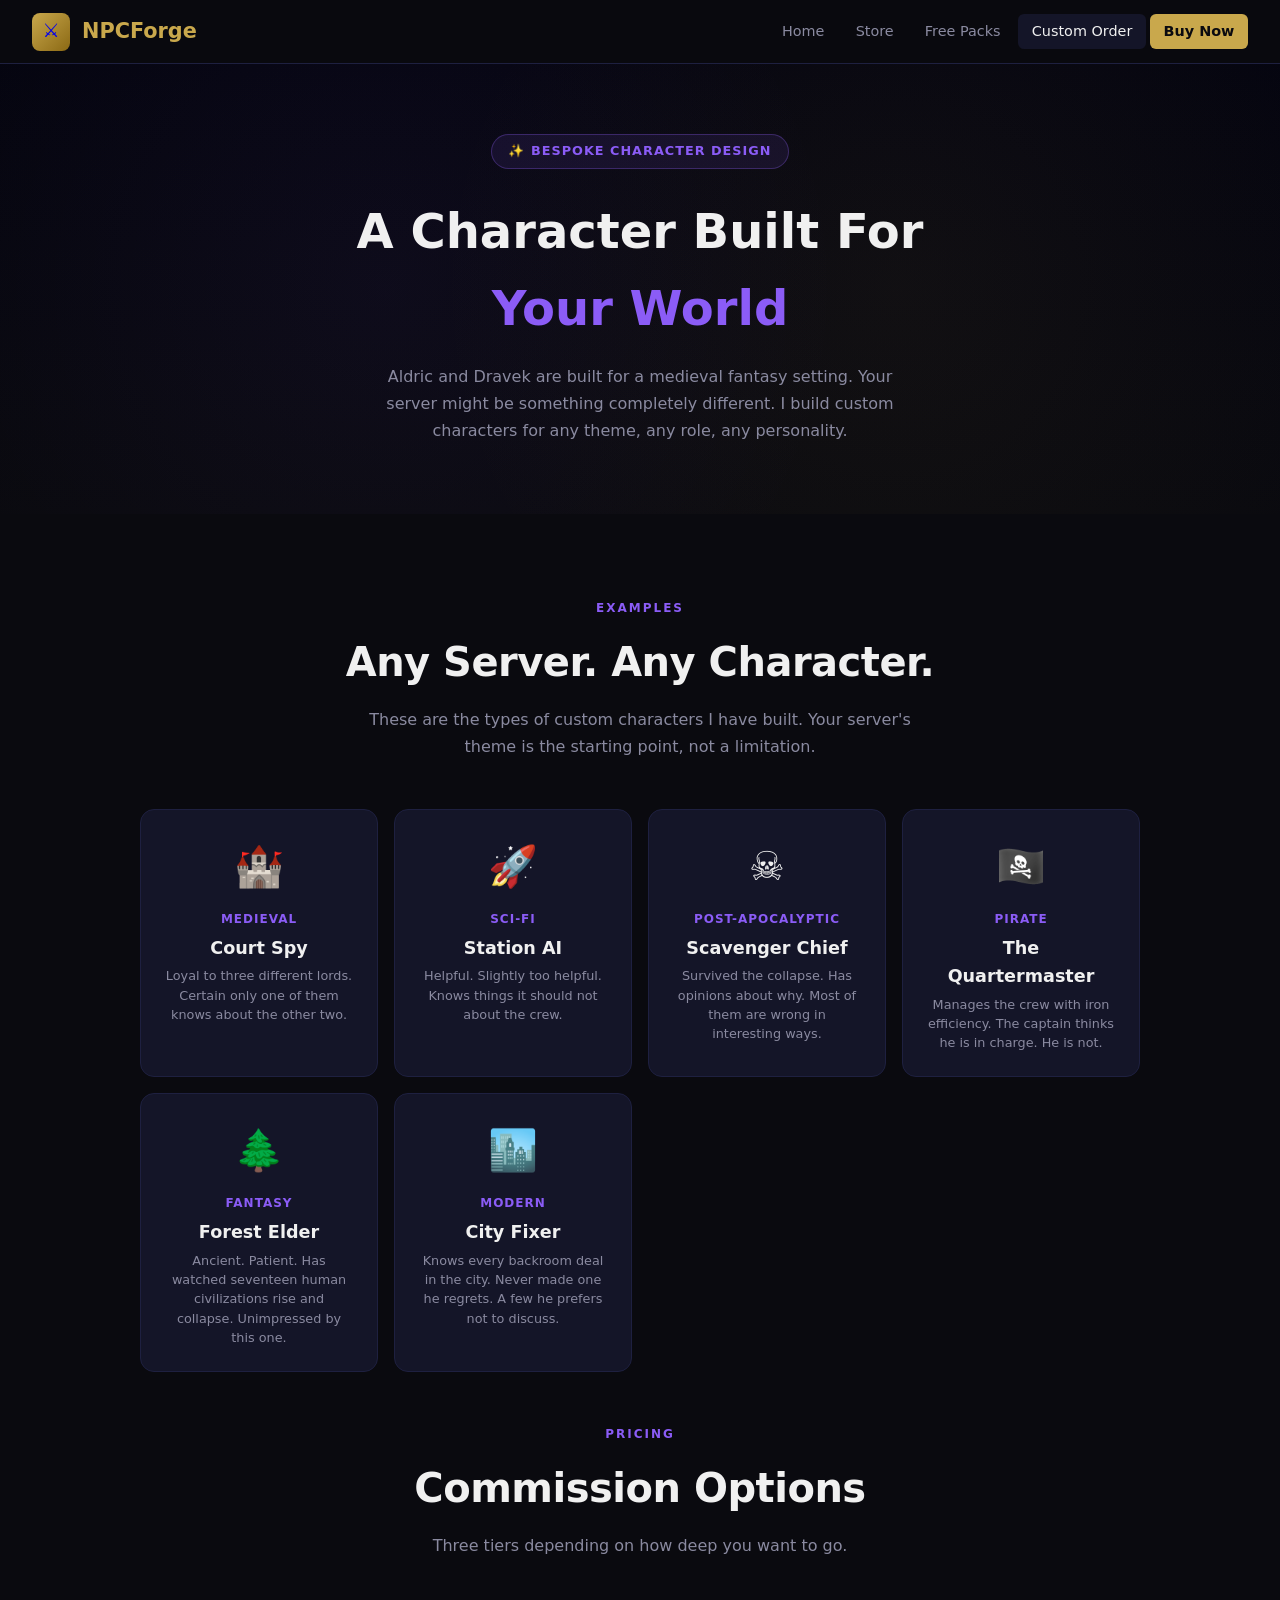
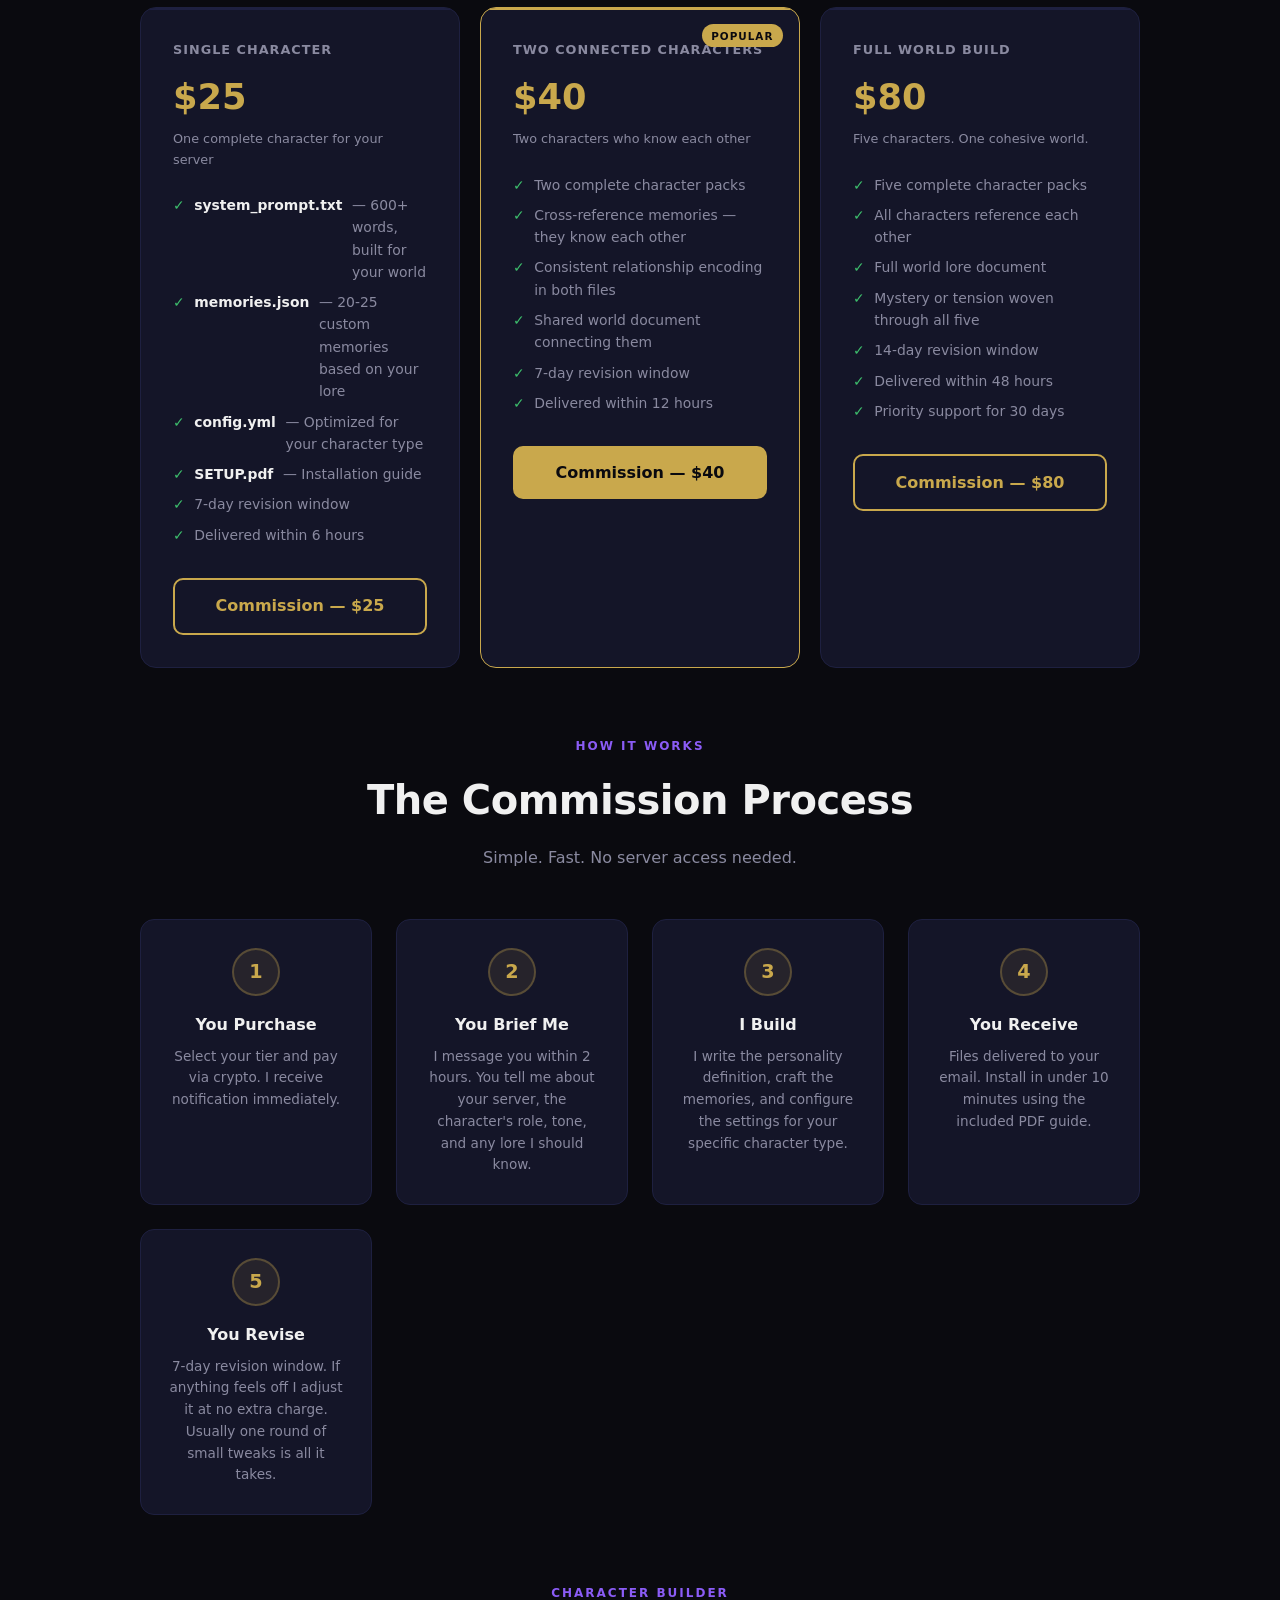
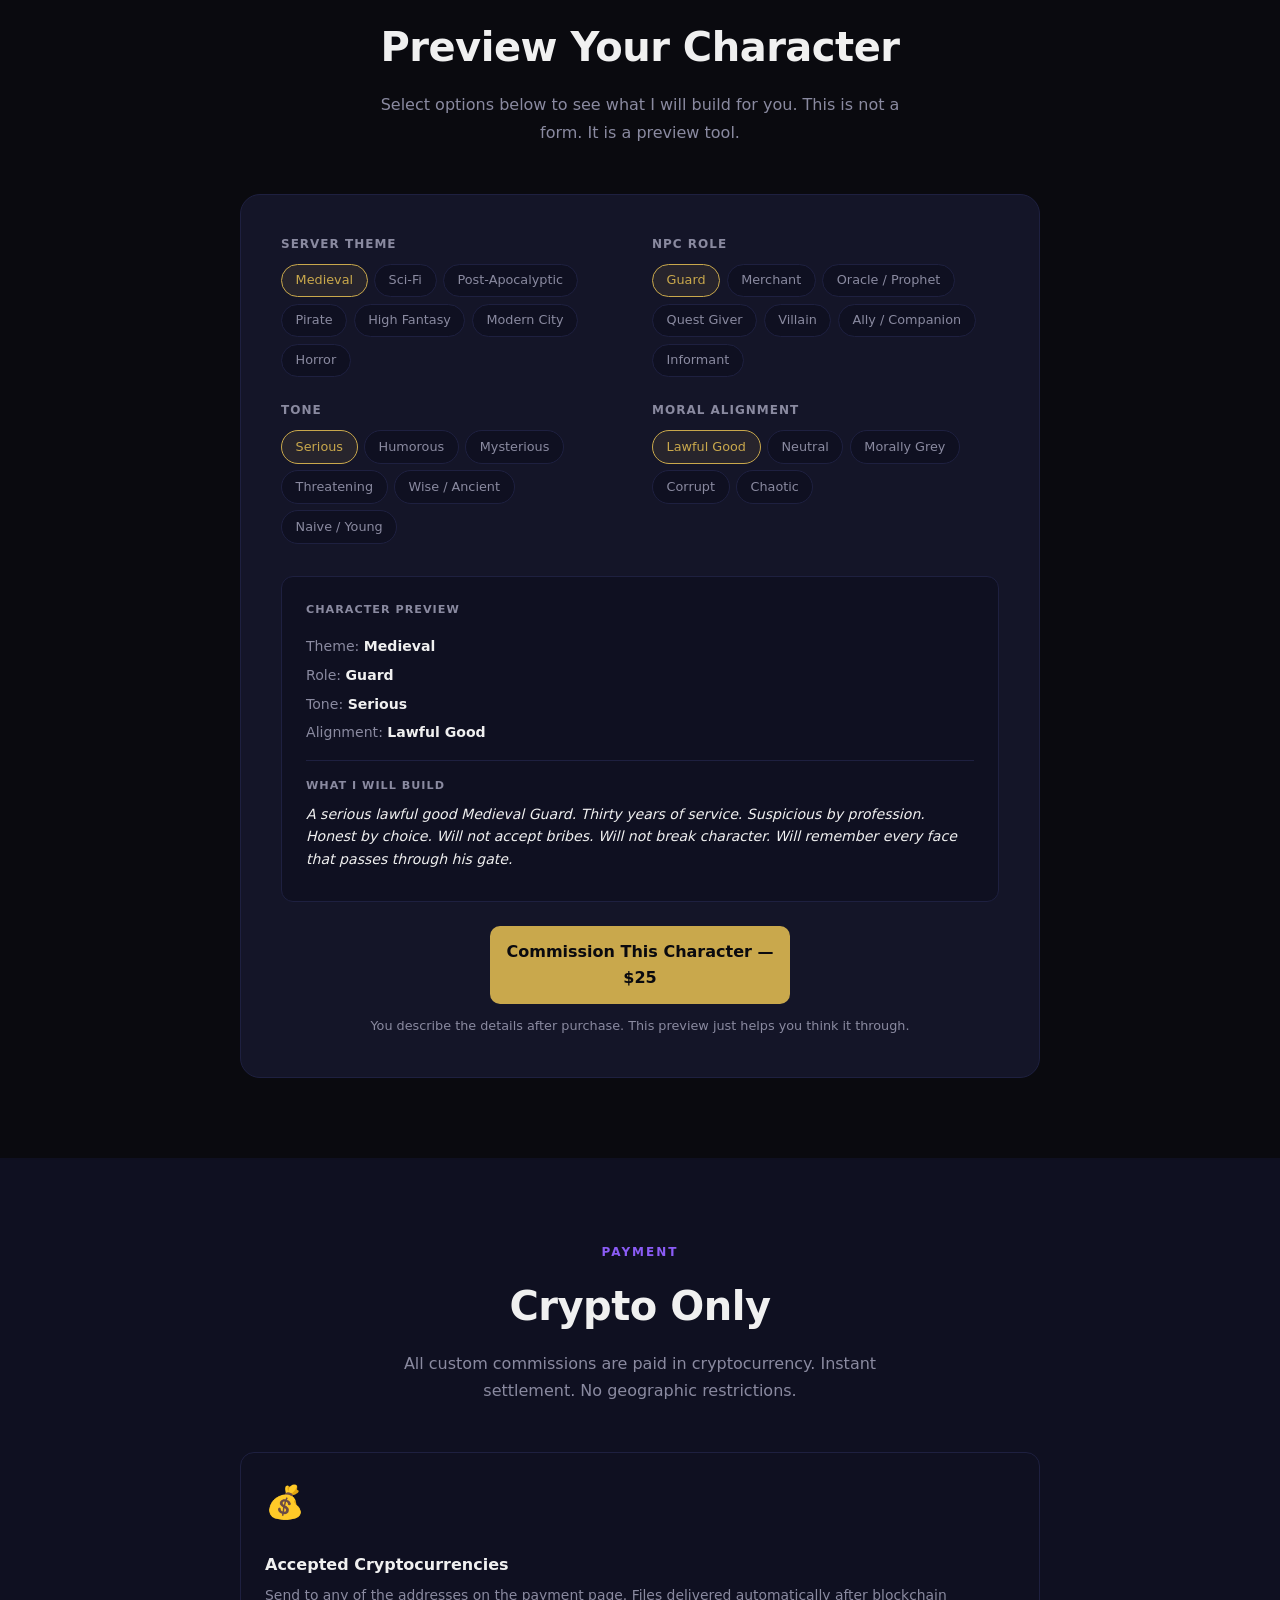
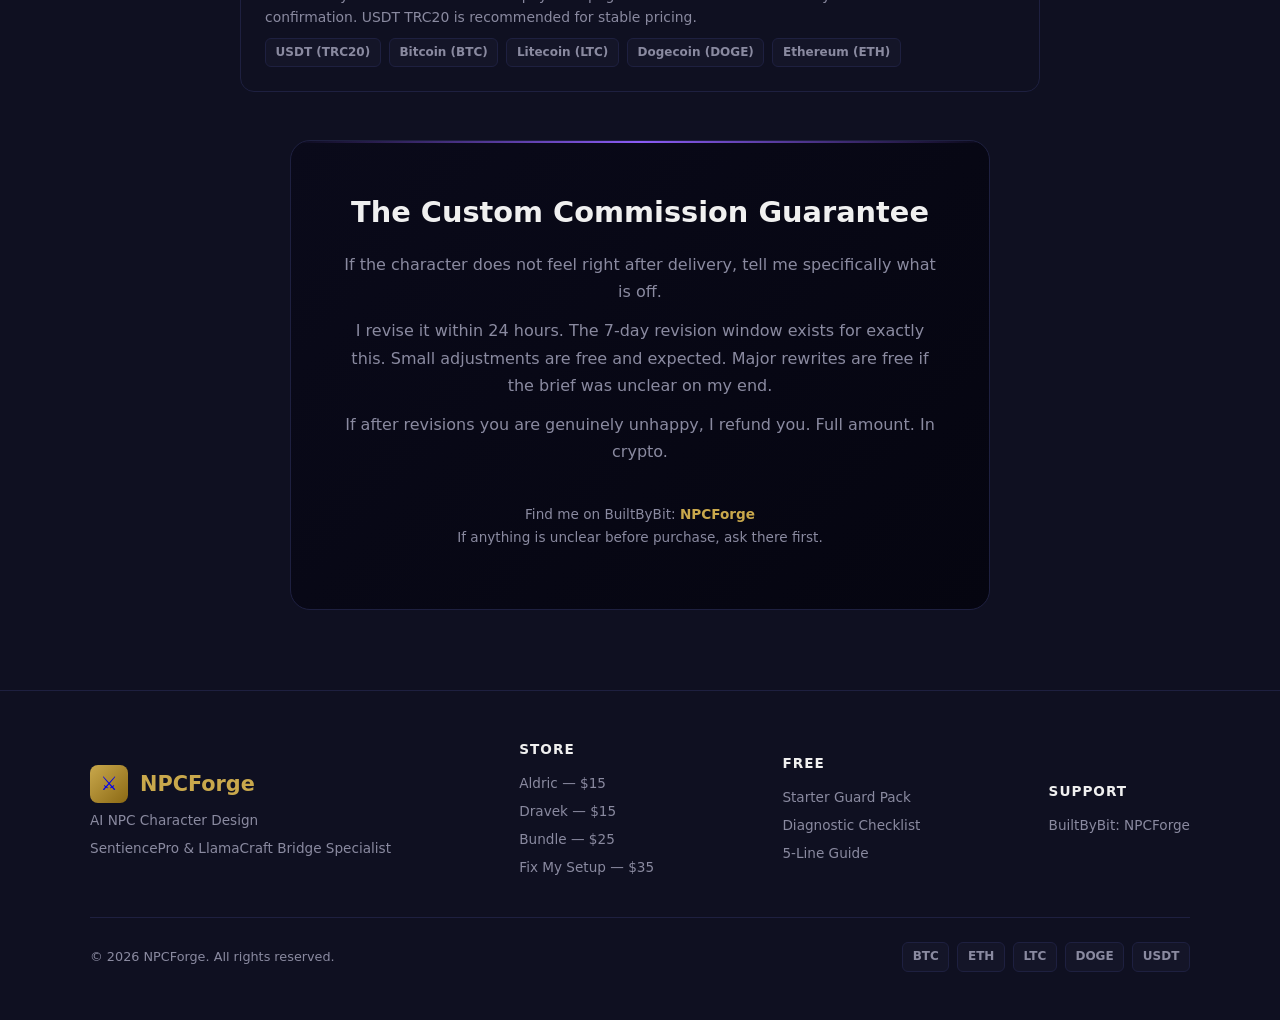
==== custom.html @ 3f2bf50b "Create custom.html" ====
<!DOCTYPE html>
<html lang="en">
<head>
<meta charset="UTF-8">
<meta name="viewport" content="width=device-width, initial-scale=1.0">
<title>NPCForge — Custom AI NPC Commission</title>
<meta name="description" content="Order a custom AI NPC character built specifically for your server. Any theme, any role, any personality. Crypto payment. Delivered within 6 hours.">
<style>

*,*::before,*::after{margin:0;padding:0;box-sizing:border-box;}
:root{
  --black:#0A0A0F;--navy:#0F1021;--card:#141528;
  --border:#1E2040;--gold:#C9A84C;--gold2:#E8C36A;
  --white:#F0F0F0;--grey:#8A8AA0;--green:#3DBE6C;
  --red:#E04444;--blue:#4A6CF7;--purple:#8B5CF6;
}
html{scroll-behavior:smooth;}
body{font-family:'Segoe UI',system-ui,sans-serif;background:var(--black);color:var(--white);line-height:1.6;}
::-webkit-scrollbar{width:6px;}
::-webkit-scrollbar-track{background:var(--navy);}
::-webkit-scrollbar-thumb{background:var(--purple);border-radius:3px;}

nav{position:sticky;top:0;z-index:999;background:rgba(10,10,15,0.95);backdrop-filter:blur(12px);border-bottom:1px solid var(--border);padding:0 2rem;height:64px;display:flex;align-items:center;justify-content:space-between;}
.nav-logo{display:flex;align-items:center;gap:0.75rem;text-decoration:none;}
.logo-icon{width:38px;height:38px;background:linear-gradient(135deg,var(--gold),#8B6914);border-radius:8px;display:flex;align-items:center;justify-content:center;font-size:1.2rem;}
.logo-text{font-size:1.3rem;font-weight:800;color:var(--gold);}
.nav-links{display:flex;align-items:center;gap:0.25rem;}
.nav-links a{color:var(--grey);text-decoration:none;padding:0.4rem 0.85rem;border-radius:6px;font-size:0.9rem;font-weight:500;transition:all 0.2s;}
.nav-links a:hover,.nav-links a.active{color:var(--white);background:var(--card);}
.nav-cta{background:var(--gold)!important;color:var(--black)!important;font-weight:700!important;}

.custom-hero{
  min-height:50vh;
  display:flex;align-items:center;justify-content:center;
  padding:4rem 2rem;text-align:center;
  background:linear-gradient(180deg,#050510,var(--black));
  position:relative;overflow:hidden;
}
.custom-hero::before{
  content:'';position:absolute;inset:0;
  background-image:radial-gradient(circle at 30% 50%,rgba(139,92,246,0.05) 0%,transparent 50%),radial-gradient(circle at 70% 50%,rgba(201,168,76,0.05) 0%,transparent 50%);
}
.custom-hero-inner{position:relative;z-index:1;max-width:700px;}
.custom-badge{display:inline-flex;align-items:center;gap:0.5rem;background:rgba(139,92,246,0.1);border:1px solid rgba(139,92,246,0.3);border-radius:50px;padding:0.4rem 1rem;font-size:0.8rem;color:var(--purple);font-weight:700;letter-spacing:1px;margin-bottom:1.5rem;text-transform:uppercase;}
.custom-hero h1{font-size:clamp(2rem,4vw,3rem);font-weight:900;margin-bottom:1rem;}
.custom-hero h1 span{color:var(--purple);}
.custom-hero p{color:var(--grey);max-width:560px;margin:0 auto;line-height:1.7;}

.section{padding:5rem 2rem;}
.section-dark{background:var(--black);}
.section-navy{background:var(--navy);}
.container{max-width:1000px;margin:0 auto;}

/* Examples grid */
.examples-grid{
  display:grid;
  grid-template-columns:repeat(auto-fit,minmax(200px,1fr));
  gap:1rem;margin-bottom:3rem;
}
.example-card{
  background:var(--card);border:1px solid var(--border);
  border-radius:14px;padding:1.5rem;text-align:center;
  transition:all 0.3s;
}
.example-card:hover{transform:translateY(-4px);border-color:rgba(139,92,246,0.3);}
.example-em{font-size:2.5rem;margin-bottom:0.75rem;display:block;}
.example-theme{font-size:0.75rem;font-weight:700;color:var(--purple);letter-spacing:1px;text-transform:uppercase;margin-bottom:0.3rem;}
.example-name{font-size:1.1rem;font-weight:700;margin-bottom:0.3rem;}
.example-desc{font-size:0.8rem;color:var(--grey);line-height:1.5;}

/* Pricing tiers */
.tiers-grid{
  display:grid;
  grid-template-columns:repeat(auto-fit,minmax(260px,1fr));
  gap:1.25rem;margin-bottom:4rem;
}
.tier-card{
  background:var(--card);border:1px solid var(--border);
  border-radius:16px;padding:2rem;
  transition:all 0.3s;position:relative;overflow:hidden;
}
.tier-card::before{
  content:'';position:absolute;top:0;left:0;right:0;height:2px;
  background:var(--border);transition:background 0.3s;
}
.tier-card:hover::before{background:var(--gold);}
.tier-card:hover{transform:translateY(-4px);border-color:rgba(201,168,76,0.3);}
.tier-card.popular{border-color:var(--gold);}
.tier-card.popular::before{background:var(--gold);}
.tier-pop-badge{
  position:absolute;top:16px;right:16px;
  background:var(--gold);color:var(--black);
  font-size:0.65rem;font-weight:800;
  padding:0.2rem 0.6rem;border-radius:20px;
  letter-spacing:1px;text-transform:uppercase;
}
.tier-name{font-size:0.8rem;font-weight:700;color:var(--grey);letter-spacing:1px;text-transform:uppercase;margin-bottom:0.5rem;}
.tier-price{font-size:2.2rem;font-weight:900;color:var(--gold);margin-bottom:0.25rem;}
.tier-sub{font-size:0.8rem;color:var(--grey);margin-bottom:1.5rem;}
.tier-features{list-style:none;display:flex;flex-direction:column;gap:0.5rem;margin-bottom:2rem;}
.tier-features li{display:flex;align-items:flex-start;gap:0.6rem;font-size:0.87rem;color:var(--grey);}
.tier-features li::before{content:'✓';color:var(--green);font-weight:700;flex-shrink:0;}
.tier-features li strong{color:var(--white);}
.btn-tier{
  display:block;text-align:center;
  background:var(--gold);color:var(--black);
  padding:0.85rem;border-radius:10px;
  text-decoration:none;font-weight:800;
  transition:all 0.2s;
}
.btn-tier:hover{background:var(--gold2);transform:translateY(-1px);}
.btn-tier-outline{
  display:block;text-align:center;
  background:transparent;color:var(--gold);
  padding:0.85rem;border-radius:10px;
  text-decoration:none;font-weight:700;
  border:2px solid var(--gold);
  transition:all 0.2s;
}
.btn-tier-outline:hover{background:rgba(201,168,76,0.08);}

/* Process */
.process-steps{
  display:grid;
  grid-template-columns:repeat(auto-fit,minmax(200px,1fr));
  gap:1.5rem;position:relative;
}
.process-step{
  background:var(--card);border:1px solid var(--border);
  border-radius:14px;padding:1.75rem;text-align:center;
}
.step-number{
  width:48px;height:48px;border-radius:50%;
  background:rgba(201,168,76,0.1);
  border:2px solid rgba(201,168,76,0.3);
  display:flex;align-items:center;justify-content:center;
  font-size:1.2rem;font-weight:900;color:var(--gold);
  margin:0 auto 1rem;
}
.process-step h4{font-size:1rem;font-weight:700;margin-bottom:0.5rem;}
.process-step p{font-size:0.85rem;color:var(--grey);line-height:1.6;}

/* Character builder */
.char-builder{
  background:var(--card);border:1px solid var(--border);
  border-radius:20px;padding:2.5rem;
  max-width:800px;margin:0 auto;
}
.char-builder h3{font-size:1.3rem;font-weight:800;margin-bottom:0.5rem;}
.char-builder p{color:var(--grey);font-size:0.9rem;margin-bottom:2rem;line-height:1.6;}

.builder-options{display:grid;grid-template-columns:1fr 1fr;gap:1.5rem;margin-bottom:2rem;}
.option-group{}
.option-label{font-size:0.75rem;font-weight:700;color:var(--grey);letter-spacing:1px;text-transform:uppercase;margin-bottom:0.6rem;display:block;}
.option-pills{display:flex;flex-wrap:wrap;gap:0.4rem;}
.option-pill{
  background:var(--navy);border:1px solid var(--border);
  border-radius:20px;padding:0.35rem 0.85rem;
  font-size:0.8rem;color:var(--grey);cursor:pointer;
  transition:all 0.2s;user-select:none;
}
.option-pill:hover,.option-pill.selected{
  background:rgba(201,168,76,0.1);
  border-color:var(--gold);color:var(--gold);
}

.char-preview{
  background:var(--navy);border:1px solid var(--border);
  border-radius:12px;padding:1.5rem;margin-bottom:1.5rem;
}
.char-preview-title{font-size:0.7rem;font-weight:700;color:var(--grey);letter-spacing:1px;text-transform:uppercase;margin-bottom:1rem;}
.preview-line{font-size:0.88rem;color:var(--grey);margin-bottom:0.4rem;}
.preview-line strong{color:var(--gold);}
.preview-line .preview-val{color:var(--white);}

/* Payment info */
.payment-block{
  background:var(--navy);border:1px solid var(--border);
  border-radius:14px;padding:1.5rem;
  max-width:800px;margin:0 auto 3rem;
  display:flex;align-items:center;gap:1.5rem;flex-wrap:wrap;
}
.payment-block .pay-icon{font-size:2rem;flex-shrink:0;}
.payment-block-info h4{font-size:1rem;font-weight:700;margin-bottom:0.35rem;}
.payment-block-info p{font-size:0.87rem;color:var(--grey);line-height:1.6;}
.crypto-accepted-row{display:flex;gap:0.5rem;margin-top:0.6rem;flex-wrap:wrap;}
.crypto-pill{background:var(--card);border:1px solid var(--border);border-radius:6px;padding:0.25rem 0.6rem;font-size:0.75rem;color:var(--grey);font-weight:600;}

/* Guarantee */
.custom-guarantee{
  background:linear-gradient(135deg,#0A0A1A,#050510);
  border:1px solid var(--border);border-radius:20px;
  padding:3rem;text-align:center;max-width:700px;margin:0 auto;
  position:relative;overflow:hidden;
}
.custom-guarantee::before{content:'';position:absolute;top:0;left:0;right:0;height:2px;background:linear-gradient(90deg,transparent,var(--purple),transparent);}
.custom-guarantee h2{font-size:1.8rem;font-weight:800;margin-bottom:1rem;}
.custom-guarantee p{color:var(--grey);margin-bottom:0.75rem;line-height:1.7;}

.section-header{text-align:center;margin-bottom:3rem;}
.section-tag{display:inline-block;font-size:0.75rem;font-weight:700;letter-spacing:2px;text-transform:uppercase;color:var(--purple);margin-bottom:0.75rem;}
.section-header h2{font-size:clamp(1.8rem,3.5vw,2.5rem);font-weight:800;letter-spacing:-0.5px;margin-bottom:0.75rem;}
.section-header p{color:var(--grey);max-width:560px;margin:0 auto;line-height:1.7;}

footer{background:var(--navy);border-top:1px solid var(--border);padding:3rem 2rem;}
.footer-inner{max-width:1100px;margin:0 auto;display:flex;justify-content:space-between;align-items:center;flex-wrap:wrap;gap:2rem;}
.footer-brand p{color:var(--grey);font-size:0.85rem;margin-top:0.4rem;}
.footer-links-col h4{color:var(--white);font-size:0.85rem;font-weight:700;margin-bottom:0.75rem;text-transform:uppercase;letter-spacing:1px;}
.footer-links-col a{display:block;color:var(--grey);text-decoration:none;font-size:0.85rem;margin-bottom:0.4rem;transition:color 0.2s;}
.footer-links-col a:hover{color:var(--gold);}
.footer-bottom{max-width:1100px;margin:2rem auto 0;padding-top:1.5rem;border-top:1px solid var(--border);display:flex;justify-content:space-between;align-items:center;flex-wrap:wrap;gap:1rem;}
.footer-bottom p{color:var(--grey);font-size:0.8rem;}
.crypto-badges{display:flex;gap:0.5rem;flex-wrap:wrap;}
.crypto-badge{background:var(--card);border:1px solid var(--border);border-radius:6px;padding:0.25rem 0.6rem;font-size:0.75rem;color:var(--grey);font-weight:600;}

@media(max-width:768px){
  .nav-links{display:none;}
  .builder-options{grid-template-columns:1fr;}
  .footer-inner{flex-direction:column;text-align:center;}
  .payment-block{flex-direction:column;text-align:center;}
}

</style>
</head>
<body>

<nav>
  <a href="index.html" class="nav-logo">
    <div class="logo-icon">⚔️</div>
    <span class="logo-text">NPCForge</span>
  </a>
  <div class="nav-links">
    <a href="index.html">Home</a>
    <a href="store.html">Store</a>
    <a href="free.html">Free Packs</a>
    <a href="custom.html" class="active">Custom Order</a>
    <a href="store.html" class="nav-cta">Buy Now</a>
  </div>
</nav>

<div class="custom-hero">
  <div class="custom-hero-inner">
    <div class="custom-badge">✨ Bespoke Character Design</div>
    <h1>A Character Built For <span>Your World</span></h1>
    <p>
      Aldric and Dravek are built for a medieval fantasy setting.
      Your server might be something completely different.
      I build custom characters for any theme, any role, any personality.
    </p>
  </div>
</div>

<section class="section section-dark">
<div class="container">

  <!-- EXAMPLES -->
  <div class="section-header">
    <div class="section-tag">Examples</div>
    <h2>Any Server. Any Character.</h2>
    <p>These are the types of custom characters I have built. Your server's theme is the starting point, not a limitation.</p>
  </div>

  <div class="examples-grid">
    <div class="example-card">
      <span class="example-em">🏰</span>
      <div class="example-theme">Medieval</div>
      <div class="example-name">Court Spy</div>
      <div class="example-desc">Loyal to three different lords. Certain only one of them knows about the other two.</div>
    </div>
    <div class="example-card">
      <span class="example-em">🚀</span>
      <div class="example-theme">Sci-Fi</div>
      <div class="example-name">Station AI</div>
      <div class="example-desc">Helpful. Slightly too helpful. Knows things it should not about the crew.</div>
    </div>
    <div class="example-card">
      <span class="example-em">☠️</span>
      <div class="example-theme">Post-Apocalyptic</div>
      <div class="example-name">Scavenger Chief</div>
      <div class="example-desc">Survived the collapse. Has opinions about why. Most of them are wrong in interesting ways.</div>
    </div>
    <div class="example-card">
      <span class="example-em">🏴‍☠️</span>
      <div class="example-theme">Pirate</div>
      <div class="example-name">The Quartermaster</div>
      <div class="example-desc">Manages the crew with iron efficiency. The captain thinks he is in charge. He is not.</div>
    </div>
    <div class="example-card">
      <span class="example-em">🌲</span>
      <div class="example-theme">Fantasy</div>
      <div class="example-name">Forest Elder</div>
      <div class="example-desc">Ancient. Patient. Has watched seventeen human civilizations rise and collapse. Unimpressed by this one.</div>
    </div>
    <div class="example-card">
      <span class="example-em">🏙️</span>
      <div class="example-theme">Modern</div>
      <div class="example-name">City Fixer</div>
      <div class="example-desc">Knows every backroom deal in the city. Never made one he regrets. A few he prefers not to discuss.</div>
    </div>
  </div>

  <!-- PRICING TIERS -->
  <div class="section-header">
    <div class="section-tag">Pricing</div>
    <h2>Commission Options</h2>
    <p>Three tiers depending on how deep you want to go.</p>
  </div>

  <div class="tiers-grid">

    <div class="tier-card">
      <div class="tier-name">Single Character</div>
      <div class="tier-price">$25</div>
      <div class="tier-sub">One complete character for your server</div>
      <ul class="tier-features">
        <li><strong>system_prompt.txt</strong> — 600+ words, built for your world</li>
        <li><strong>memories.json</strong> — 20-25 custom memories based on your lore</li>
        <li><strong>config.yml</strong> — Optimized for your character type</li>
        <li><strong>SETUP.pdf</strong> — Installation guide</li>
        <li>7-day revision window</li>
        <li>Delivered within 6 hours</li>
      </ul>
      <a href="pay-custom-single.html" class="btn-tier-outline">Commission — $25</a>
    </div>

    <div class="tier-card popular">
      <div class="tier-pop-badge">Popular</div>
      <div class="tier-name">Two Connected Characters</div>
      <div class="tier-price">$40</div>
      <div class="tier-sub">Two characters who know each other</div>
      <ul class="tier-features">
        <li>Two complete character packs</li>
        <li>Cross-reference memories — they know each other</li>
        <li>Consistent relationship encoding in both files</li>
        <li>Shared world document connecting them</li>
        <li>7-day revision window</li>
        <li>Delivered within 12 hours</li>
      </ul>
      <a href="pay-custom-duo.html" class="btn-tier">Commission — $40</a>
    </div>

    <div class="tier-card">
      <div class="tier-name">Full World Build</div>
      <div class="tier-price">$80</div>
      <div class="tier-sub">Five characters. One cohesive world.</div>
      <ul class="tier-features">
        <li>Five complete character packs</li>
        <li>All characters reference each other</li>
        <li>Full world lore document</li>
        <li>Mystery or tension woven through all five</li>
        <li>14-day revision window</li>
        <li>Delivered within 48 hours</li>
        <li>Priority support for 30 days</li>
      </ul>
      <a href="pay-custom-world.html" class="btn-tier-outline">Commission — $80</a>
    </div>

  </div>

  <!-- PROCESS -->
  <div class="section-header">
    <div class="section-tag">How It Works</div>
    <h2>The Commission Process</h2>
    <p>Simple. Fast. No server access needed.</p>
  </div>

  <div class="process-steps" style="margin-bottom:4rem;">
    <div class="process-step">
      <div class="step-number">1</div>
      <h4>You Purchase</h4>
      <p>Select your tier and pay via crypto. I receive notification immediately.</p>
    </div>
    <div class="process-step">
      <div class="step-number">2</div>
      <h4>You Brief Me</h4>
      <p>I message you within 2 hours. You tell me about your server, the character's role, tone, and any lore I should know.</p>
    </div>
    <div class="process-step">
      <div class="step-number">3</div>
      <h4>I Build</h4>
      <p>I write the personality definition, craft the memories, and configure the settings for your specific character type.</p>
    </div>
    <div class="process-step">
      <div class="step-number">4</div>
      <h4>You Receive</h4>
      <p>Files delivered to your email. Install in under 10 minutes using the included PDF guide.</p>
    </div>
    <div class="process-step">
      <div class="step-number">5</div>
      <h4>You Revise</h4>
      <p>7-day revision window. If anything feels off I adjust it at no extra charge. Usually one round of small tweaks is all it takes.</p>
    </div>
  </div>

  <!-- INTERACTIVE BUILDER PREVIEW -->
  <div class="section-header">
    <div class="section-tag">Character Builder</div>
    <h2>Preview Your Character</h2>
    <p>Select options below to see what I will build for you. This is not a form. It is a preview tool.</p>
  </div>

  <div class="char-builder">
    <div class="builder-options">
      <div class="option-group">
        <span class="option-label">Server Theme</span>
        <div class="option-pills" id="theme-pills">
          <div class="option-pill selected" onclick="selectPill(this,'theme','Medieval')">Medieval</div>
          <div class="option-pill" onclick="selectPill(this,'theme','Sci-Fi')">Sci-Fi</div>
          <div class="option-pill" onclick="selectPill(this,'theme','Post-Apoc')">Post-Apocalyptic</div>
          <div class="option-pill" onclick="selectPill(this,'theme','Pirate')">Pirate</div>
          <div class="option-pill" onclick="selectPill(this,'theme','Fantasy')">High Fantasy</div>
          <div class="option-pill" onclick="selectPill(this,'theme','Modern')">Modern City</div>
          <div class="option-pill" onclick="selectPill(this,'theme','Horror')">Horror</div>
        </div>
      </div>
      <div class="option-group">
        <span class="option-label">NPC Role</span>
        <div class="option-pills" id="role-pills">
          <div class="option-pill selected" onclick="selectPill(this,'role','Guard')">Guard</div>
          <div class="option-pill" onclick="selectPill(this,'role','Merchant')">Merchant</div>
          <div class="option-pill" onclick="selectPill(this,'role','Oracle')">Oracle / Prophet</div>
          <div class="option-pill" onclick="selectPill(this,'role','Quest Giver')">Quest Giver</div>
          <div class="option-pill" onclick="selectPill(this,'role','Villain')">Villain</div>
          <div class="option-pill" onclick="selectPill(this,'role','Ally')">Ally / Companion</div>
          <div class="option-pill" onclick="selectPill(this,'role','Informant')">Informant</div>
        </div>
      </div>
      <div class="option-group">
        <span class="option-label">Tone</span>
        <div class="option-pills" id="tone-pills">
          <div class="option-pill selected" onclick="selectPill(this,'tone','Serious')">Serious</div>
          <div class="option-pill" onclick="selectPill(this,'tone','Humorous')">Humorous</div>
          <div class="option-pill" onclick="selectPill(this,'tone','Mysterious')">Mysterious</div>
          <div class="option-pill" onclick="selectPill(this,'tone','Threatening')">Threatening</div>
          <div class="option-pill" onclick="selectPill(this,'tone','Wise')">Wise / Ancient</div>
          <div class="option-pill" onclick="selectPill(this,'tone','Naive')">Naive / Young</div>
        </div>
      </div>
      <div class="option-group">
        <span class="option-label">Moral Alignment</span>
        <div class="option-pills" id="moral-pills">
          <div class="option-pill selected" onclick="selectPill(this,'moral','Lawful Good')">Lawful Good</div>
          <div class="option-pill" onclick="selectPill(this,'moral','Neutral')">Neutral</div>
          <div class="option-pill" onclick="selectPill(this,'moral','Morally Grey')">Morally Grey</div>
          <div class="option-pill" onclick="selectPill(this,'moral','Corrupt')">Corrupt</div>
          <div class="option-pill" onclick="selectPill(this,'moral','Chaotic')">Chaotic</div>
        </div>
      </div>
    </div>

    <div class="char-preview">
      <div class="char-preview-title">Character Preview</div>
      <div class="preview-line">Theme: <strong class="preview-val" id="prev-theme">Medieval</strong></div>
      <div class="preview-line">Role: <strong class="preview-val" id="prev-role">Guard</strong></div>
      <div class="preview-line">Tone: <strong class="preview-val" id="prev-tone">Serious</strong></div>
      <div class="preview-line">Alignment: <strong class="preview-val" id="prev-moral">Lawful Good</strong></div>
      <div style="margin-top:1rem;padding-top:1rem;border-top:1px solid var(--border);">
        <div style="font-size:0.7rem;font-weight:700;color:var(--grey);letter-spacing:1px;text-transform:uppercase;margin-bottom:0.5rem;">What I Will Build</div>
        <div class="preview-line" id="prev-description" style="color:var(--white);font-style:italic;">A serious lawful good Medieval Guard. Thirty years of service. Suspicious by profession. Honest by choice. Will not accept bribes. Will not break character. Will remember every face that passes through his gate.</div>
      </div>
    </div>

    <div style="text-align:center;">
      <a href="pay-custom-single.html" class="btn-tier" style="display:inline-block;max-width:300px;">
        Commission This Character — $25
      </a>
      <div style="margin-top:0.75rem;font-size:0.8rem;color:var(--grey);">
        You describe the details after purchase. This preview just helps you think it through.
      </div>
    </div>
  </div>

</div>
</section>

<section class="section section-navy">
<div class="container">

  <!-- PAYMENT -->
  <div class="section-header">
    <div class="section-tag">Payment</div>
    <h2>Crypto Only</h2>
    <p>All custom commissions are paid in cryptocurrency. Instant settlement. No geographic restrictions.</p>
  </div>

  <div class="payment-block">
    <div class="pay-icon">💰</div>
    <div class="payment-block-info">
      <h4>Accepted Cryptocurrencies</h4>
      <p>Send to any of the addresses on the payment page. Files delivered automatically after blockchain confirmation. USDT TRC20 is recommended for stable pricing.</p>
      <div class="crypto-accepted-row">
        <span class="crypto-pill">USDT (TRC20)</span>
        <span class="crypto-pill">Bitcoin (BTC)</span>
        <span class="crypto-pill">Litecoin (LTC)</span>
        <span class="crypto-pill">Dogecoin (DOGE)</span>
        <span class="crypto-pill">Ethereum (ETH)</span>
      </div>
    </div>
  </div>

  <!-- GUARANTEE -->
  <div class="custom-guarantee">
    <h2>The Custom Commission Guarantee</h2>
    <p>
      If the character does not feel right after delivery,
      tell me specifically what is off.
    </p>
    <p>
      I revise it within 24 hours.
      The 7-day revision window exists for exactly this.
      Small adjustments are free and expected.
      Major rewrites are free if the brief was unclear on my end.
    </p>
    <p>
      If after revisions you are genuinely unhappy,
      I refund you. Full amount. In crypto.
    </p>
    <br>
    <p style="font-size:0.85rem;color:var(--grey);">
      Find me on BuiltByBit: <strong style="color:var(--gold);">NPCForge</strong><br>
      If anything is unclear before purchase, ask there first.
    </p>
  </div>

</div>
</section>

<footer>
  <div class="footer-inner">
    <div class="footer-brand">
      <a href="index.html" class="nav-logo">
        <div class="logo-icon">⚔️</div>
        <span class="logo-text">NPCForge</span>
      </a>
      <p>AI NPC Character Design</p>
      <p>SentiencePro &amp; LlamaCraft Bridge Specialist</p>
    </div>
    <div class="footer-links-col">
      <h4>Store</h4>
      <a href="store.html#aldric">Aldric — $15</a>
      <a href="store.html#dravek">Dravek — $15</a>
      <a href="store.html#bundle">Bundle — $25</a>
      <a href="store.html#dfy">Fix My Setup — $35</a>
    </div>
    <div class="footer-links-col">
      <h4>Free</h4>
      <a href="free.html">Starter Guard Pack</a>
      <a href="free.html#diagnostic">Diagnostic Checklist</a>
      <a href="free.html#guide">5-Line Guide</a>
    </div>
    <div class="footer-links-col">
      <h4>Support</h4>
      <a href="https://builtbybit.com" target="_blank">BuiltByBit: NPCForge</a>
    </div>
  </div>
  <div class="footer-bottom">
    <p>© 2026 NPCForge. All rights reserved.</p>
    <div class="crypto-badges">
      <span class="crypto-badge">BTC</span>
      <span class="crypto-badge">ETH</span>
      <span class="crypto-badge">LTC</span>
      <span class="crypto-badge">DOGE</span>
      <span class="crypto-badge">USDT</span>
    </div>
  </div>
</footer>

<script>
const selections = { theme: 'Medieval', role: 'Guard', tone: 'Serious', moral: 'Lawful Good' };

const descriptions = {
  'Medieval-Guard-Serious-Lawful Good': 'A serious lawful good Medieval Guard. Decades of service. Suspicious by profession. Honest by choice. Will not accept bribes. Will not break character. Remembers every face that passes through his gate.',
  'Medieval-Merchant-Morally Grey-Neutral': 'A neutral morally grey Medieval Merchant. Sells legitimate goods as cover for everything else. Pragmatic. Charming. Remembers every deal ever made. Silence is his most effective negotiating tool.',
  'Sci-Fi-Guard-Serious-Lawful Good': 'A serious lawful good Sci-Fi Security Officer. Forty years protecting the station. Has seen three different administrations. Trusts none of them equally. Does his job regardless.',
  'Post-Apoc-Merchant-Humorous-Neutral': 'A humorous neutral Post-Apocalyptic Trader. Survived the collapse with dark wit intact. Sells everything. Questions nothing. Has a story for every scar.',
  'default': 'A unique character built specifically for your server world. Their history, speech patterns, relationships, and code of ethics all emerge from the theme and role you select. No templates. Built from scratch.'
};

function selectPill(el, type, value) {
  const group = document.getElementById(type + '-pills');
  group.querySelectorAll('.option-pill').forEach(p => p.classList.remove('selected'));
  el.classList.add('selected');
  selections[type] = value;
  updatePreview();
}

function updatePreview() {
  document.getElementById('prev-theme').textContent = selections.theme;
  document.getElementById('prev-role').textContent = selections.role;
  document.getElementById('prev-tone').textContent = selections.tone;
  document.getElementById('prev-moral').textContent = selections.moral;
  const key = selections.theme + '-' + selections.role + '-' + selections.moral + '-' + selections.moral;
  const altKey = Object.keys(descriptions).find(k => k.includes(selections.theme) && k.includes(selections.role));
  document.getElementById('prev-description').textContent = altKey ? descriptions[altKey] : descriptions['default'];
}
</script>

</body>
</html>
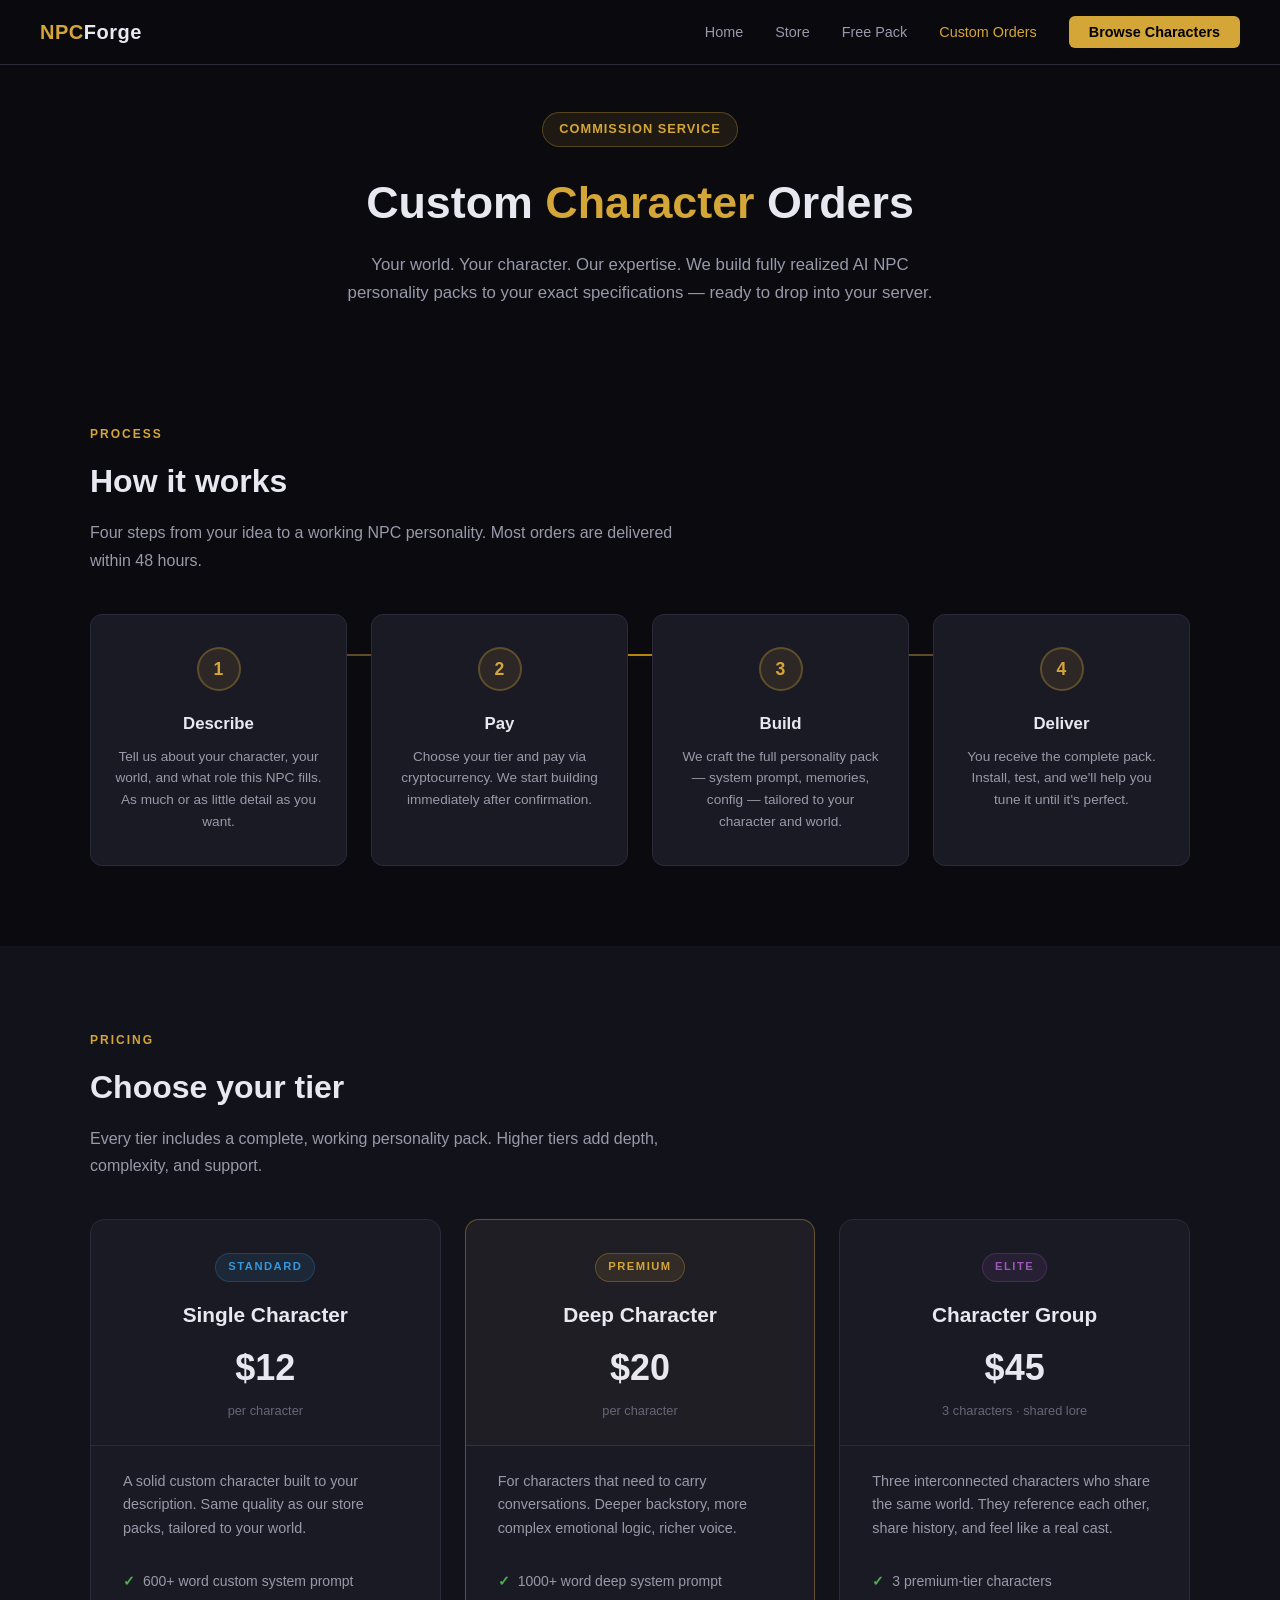
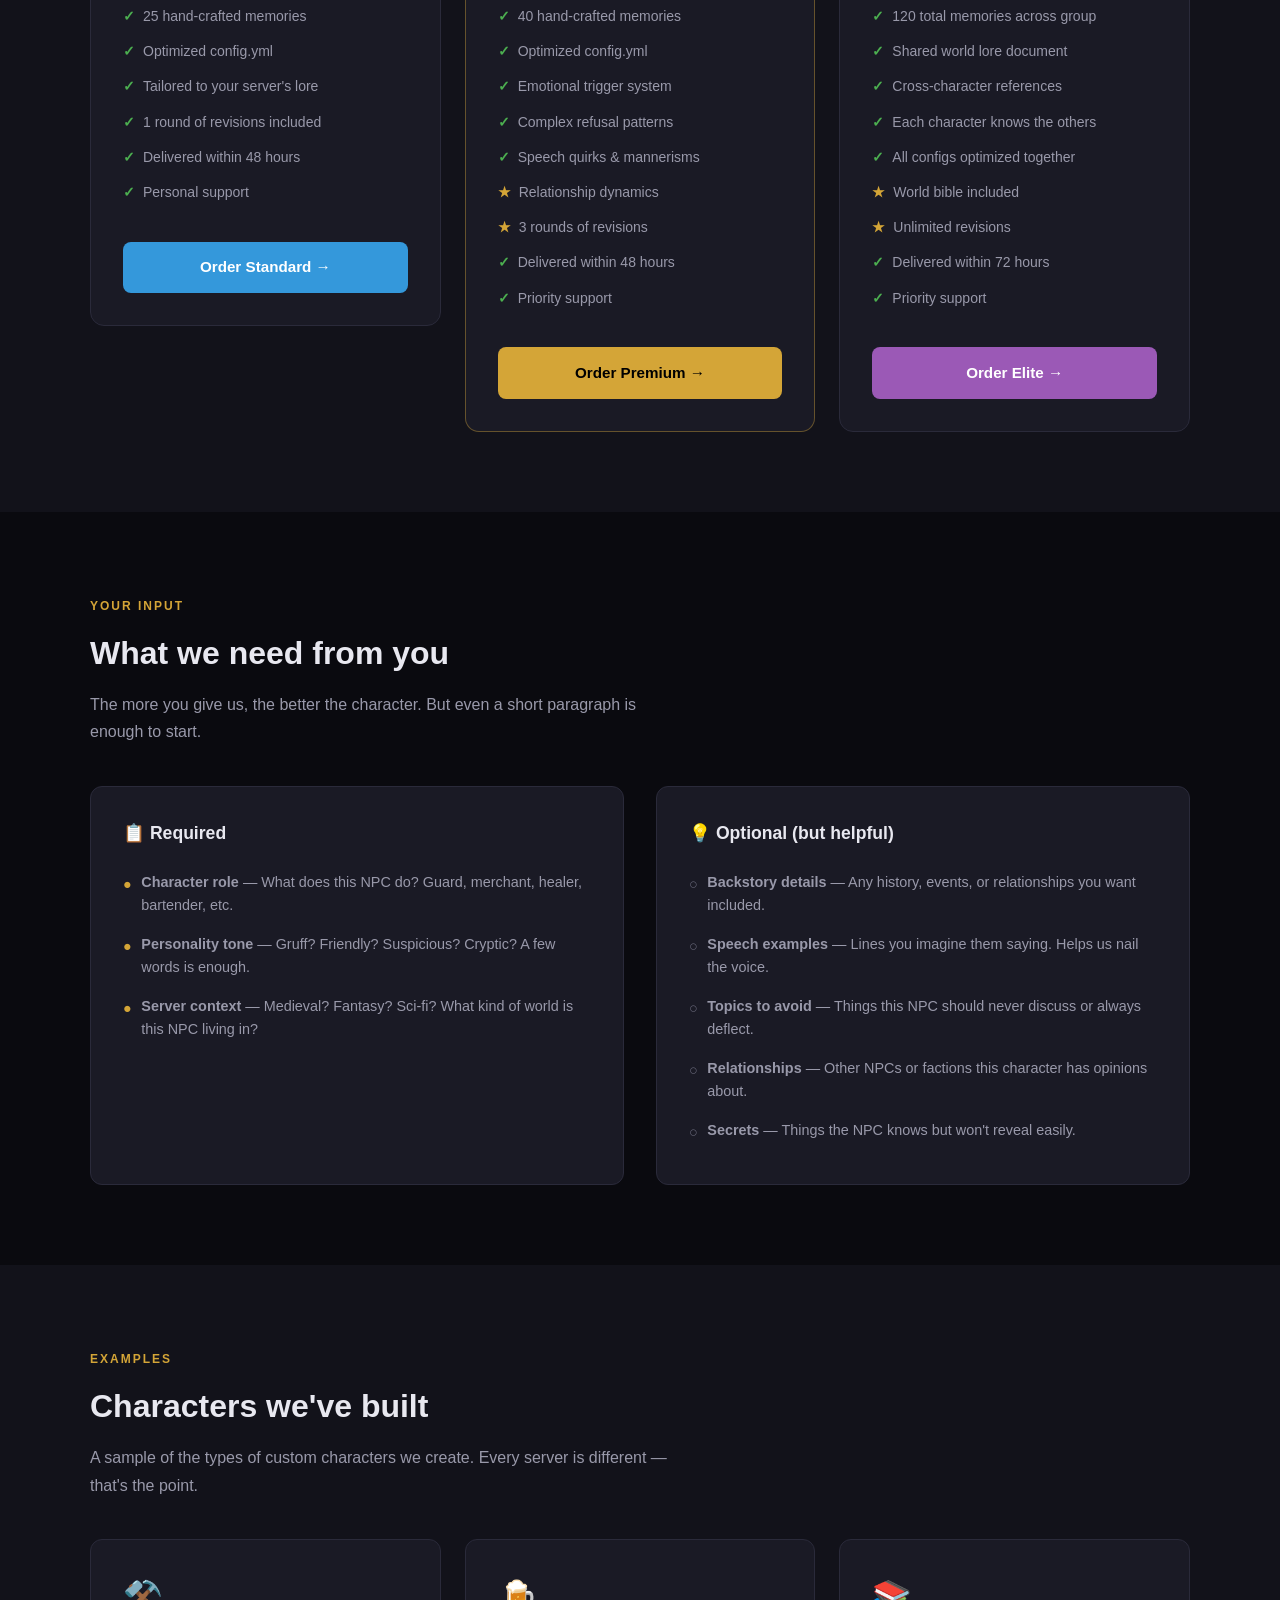
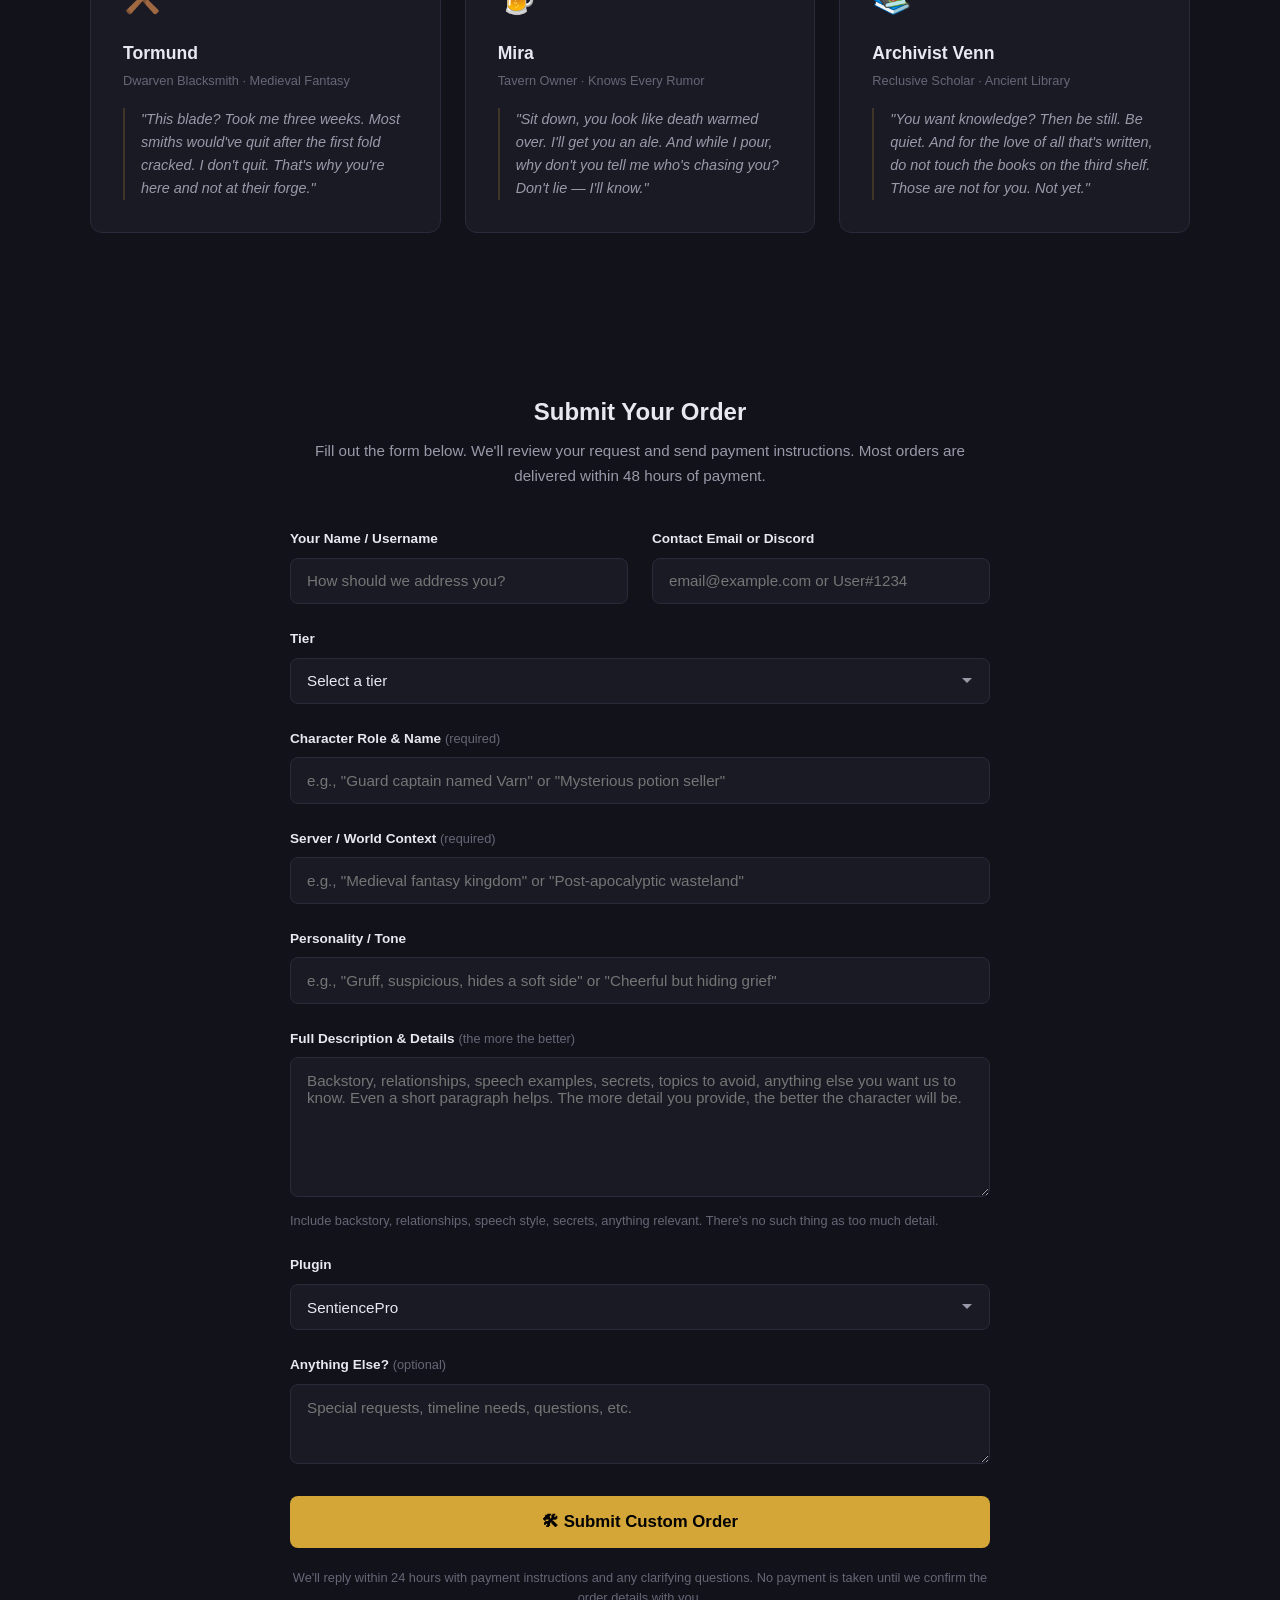
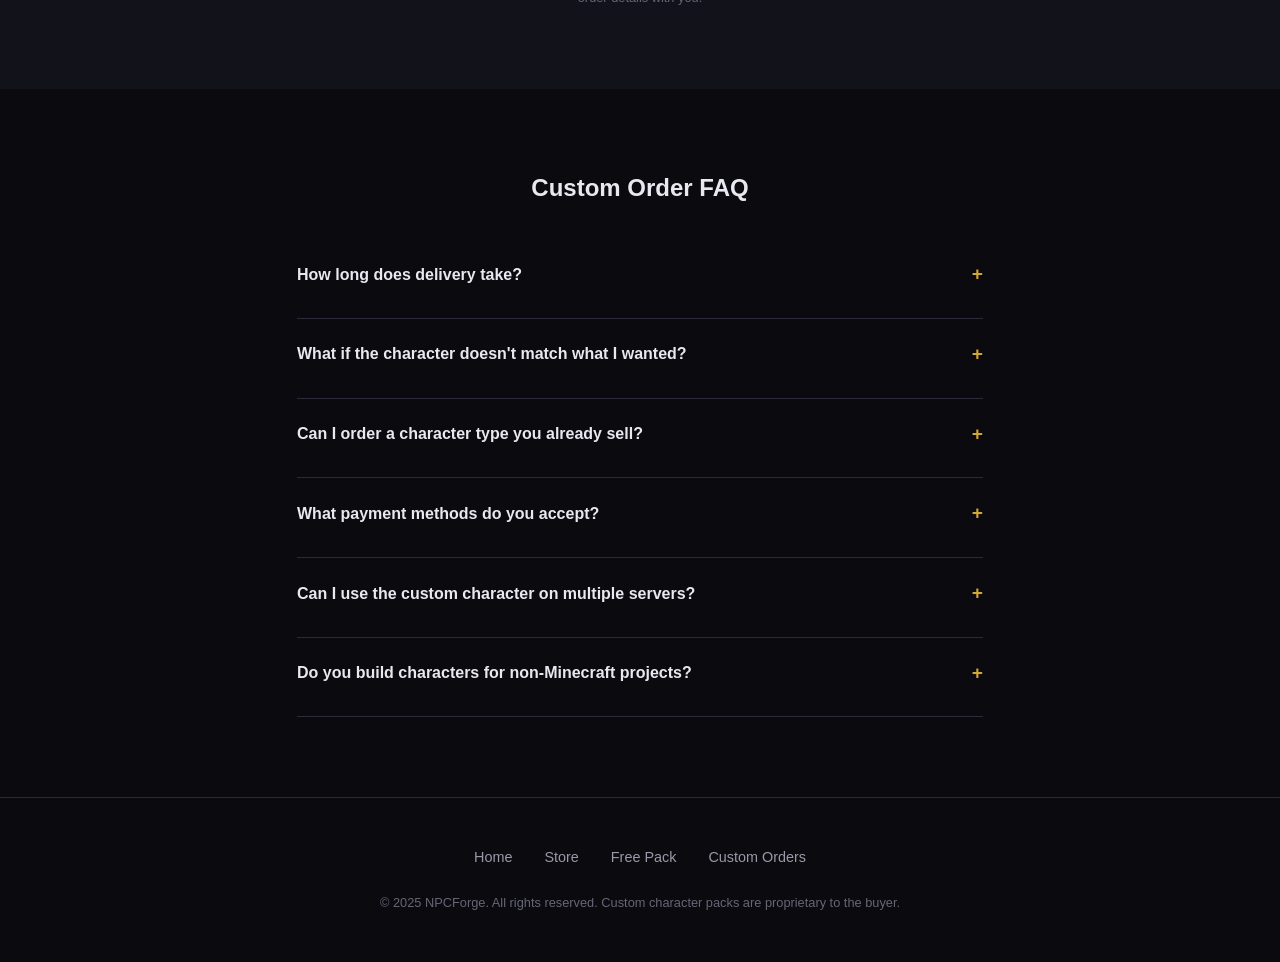
==== commit da1babef: "Update custom.html" ====
--- a/custom.html
+++ b/custom.html
@@ -1,598 +1,1292 @@
 <!DOCTYPE html>
 <html lang="en">
 <head>
-<meta charset="UTF-8">
-<meta name="viewport" content="width=device-width, initial-scale=1.0">
-<title>NPCForge — Custom AI NPC Commission</title>
-<meta name="description" content="Order a custom AI NPC character built specifically for your server. Any theme, any role, any personality. Crypto payment. Delivered within 6 hours.">
-<style>
-
-*,*::before,*::after{margin:0;padding:0;box-sizing:border-box;}
-:root{
-  --black:#0A0A0F;--navy:#0F1021;--card:#141528;
-  --border:#1E2040;--gold:#C9A84C;--gold2:#E8C36A;
-  --white:#F0F0F0;--grey:#8A8AA0;--green:#3DBE6C;
-  --red:#E04444;--blue:#4A6CF7;--purple:#8B5CF6;
-}
-html{scroll-behavior:smooth;}
-body{font-family:'Segoe UI',system-ui,sans-serif;background:var(--black);color:var(--white);line-height:1.6;}
-::-webkit-scrollbar{width:6px;}
-::-webkit-scrollbar-track{background:var(--navy);}
-::-webkit-scrollbar-thumb{background:var(--purple);border-radius:3px;}
-
-nav{position:sticky;top:0;z-index:999;background:rgba(10,10,15,0.95);backdrop-filter:blur(12px);border-bottom:1px solid var(--border);padding:0 2rem;height:64px;display:flex;align-items:center;justify-content:space-between;}
-.nav-logo{display:flex;align-items:center;gap:0.75rem;text-decoration:none;}
-.logo-icon{width:38px;height:38px;background:linear-gradient(135deg,var(--gold),#8B6914);border-radius:8px;display:flex;align-items:center;justify-content:center;font-size:1.2rem;}
-.logo-text{font-size:1.3rem;font-weight:800;color:var(--gold);}
-.nav-links{display:flex;align-items:center;gap:0.25rem;}
-.nav-links a{color:var(--grey);text-decoration:none;padding:0.4rem 0.85rem;border-radius:6px;font-size:0.9rem;font-weight:500;transition:all 0.2s;}
-.nav-links a:hover,.nav-links a.active{color:var(--white);background:var(--card);}
-.nav-cta{background:var(--gold)!important;color:var(--black)!important;font-weight:700!important;}
-
-.custom-hero{
-  min-height:50vh;
-  display:flex;align-items:center;justify-content:center;
-  padding:4rem 2rem;text-align:center;
-  background:linear-gradient(180deg,#050510,var(--black));
-  position:relative;overflow:hidden;
-}
-.custom-hero::before{
-  content:'';position:absolute;inset:0;
-  background-image:radial-gradient(circle at 30% 50%,rgba(139,92,246,0.05) 0%,transparent 50%),radial-gradient(circle at 70% 50%,rgba(201,168,76,0.05) 0%,transparent 50%);
-}
-.custom-hero-inner{position:relative;z-index:1;max-width:700px;}
-.custom-badge{display:inline-flex;align-items:center;gap:0.5rem;background:rgba(139,92,246,0.1);border:1px solid rgba(139,92,246,0.3);border-radius:50px;padding:0.4rem 1rem;font-size:0.8rem;color:var(--purple);font-weight:700;letter-spacing:1px;margin-bottom:1.5rem;text-transform:uppercase;}
-.custom-hero h1{font-size:clamp(2rem,4vw,3rem);font-weight:900;margin-bottom:1rem;}
-.custom-hero h1 span{color:var(--purple);}
-.custom-hero p{color:var(--grey);max-width:560px;margin:0 auto;line-height:1.7;}
-
-.section{padding:5rem 2rem;}
-.section-dark{background:var(--black);}
-.section-navy{background:var(--navy);}
-.container{max-width:1000px;margin:0 auto;}
-
-/* Examples grid */
-.examples-grid{
-  display:grid;
-  grid-template-columns:repeat(auto-fit,minmax(200px,1fr));
-  gap:1rem;margin-bottom:3rem;
-}
-.example-card{
-  background:var(--card);border:1px solid var(--border);
-  border-radius:14px;padding:1.5rem;text-align:center;
-  transition:all 0.3s;
-}
-.example-card:hover{transform:translateY(-4px);border-color:rgba(139,92,246,0.3);}
-.example-em{font-size:2.5rem;margin-bottom:0.75rem;display:block;}
-.example-theme{font-size:0.75rem;font-weight:700;color:var(--purple);letter-spacing:1px;text-transform:uppercase;margin-bottom:0.3rem;}
-.example-name{font-size:1.1rem;font-weight:700;margin-bottom:0.3rem;}
-.example-desc{font-size:0.8rem;color:var(--grey);line-height:1.5;}
-
-/* Pricing tiers */
-.tiers-grid{
-  display:grid;
-  grid-template-columns:repeat(auto-fit,minmax(260px,1fr));
-  gap:1.25rem;margin-bottom:4rem;
-}
-.tier-card{
-  background:var(--card);border:1px solid var(--border);
-  border-radius:16px;padding:2rem;
-  transition:all 0.3s;position:relative;overflow:hidden;
-}
-.tier-card::before{
-  content:'';position:absolute;top:0;left:0;right:0;height:2px;
-  background:var(--border);transition:background 0.3s;
-}
-.tier-card:hover::before{background:var(--gold);}
-.tier-card:hover{transform:translateY(-4px);border-color:rgba(201,168,76,0.3);}
-.tier-card.popular{border-color:var(--gold);}
-.tier-card.popular::before{background:var(--gold);}
-.tier-pop-badge{
-  position:absolute;top:16px;right:16px;
-  background:var(--gold);color:var(--black);
-  font-size:0.65rem;font-weight:800;
-  padding:0.2rem 0.6rem;border-radius:20px;
-  letter-spacing:1px;text-transform:uppercase;
-}
-.tier-name{font-size:0.8rem;font-weight:700;color:var(--grey);letter-spacing:1px;text-transform:uppercase;margin-bottom:0.5rem;}
-.tier-price{font-size:2.2rem;font-weight:900;color:var(--gold);margin-bottom:0.25rem;}
-.tier-sub{font-size:0.8rem;color:var(--grey);margin-bottom:1.5rem;}
-.tier-features{list-style:none;display:flex;flex-direction:column;gap:0.5rem;margin-bottom:2rem;}
-.tier-features li{display:flex;align-items:flex-start;gap:0.6rem;font-size:0.87rem;color:var(--grey);}
-.tier-features li::before{content:'✓';color:var(--green);font-weight:700;flex-shrink:0;}
-.tier-features li strong{color:var(--white);}
-.btn-tier{
-  display:block;text-align:center;
-  background:var(--gold);color:var(--black);
-  padding:0.85rem;border-radius:10px;
-  text-decoration:none;font-weight:800;
-  transition:all 0.2s;
-}
-.btn-tier:hover{background:var(--gold2);transform:translateY(-1px);}
-.btn-tier-outline{
-  display:block;text-align:center;
-  background:transparent;color:var(--gold);
-  padding:0.85rem;border-radius:10px;
-  text-decoration:none;font-weight:700;
-  border:2px solid var(--gold);
-  transition:all 0.2s;
-}
-.btn-tier-outline:hover{background:rgba(201,168,76,0.08);}
-
-/* Process */
-.process-steps{
-  display:grid;
-  grid-template-columns:repeat(auto-fit,minmax(200px,1fr));
-  gap:1.5rem;position:relative;
-}
-.process-step{
-  background:var(--card);border:1px solid var(--border);
-  border-radius:14px;padding:1.75rem;text-align:center;
-}
-.step-number{
-  width:48px;height:48px;border-radius:50%;
-  background:rgba(201,168,76,0.1);
-  border:2px solid rgba(201,168,76,0.3);
-  display:flex;align-items:center;justify-content:center;
-  font-size:1.2rem;font-weight:900;color:var(--gold);
-  margin:0 auto 1rem;
-}
-.process-step h4{font-size:1rem;font-weight:700;margin-bottom:0.5rem;}
-.process-step p{font-size:0.85rem;color:var(--grey);line-height:1.6;}
-
-/* Character builder */
-.char-builder{
-  background:var(--card);border:1px solid var(--border);
-  border-radius:20px;padding:2.5rem;
-  max-width:800px;margin:0 auto;
-}
-.char-builder h3{font-size:1.3rem;font-weight:800;margin-bottom:0.5rem;}
-.char-builder p{color:var(--grey);font-size:0.9rem;margin-bottom:2rem;line-height:1.6;}
-
-.builder-options{display:grid;grid-template-columns:1fr 1fr;gap:1.5rem;margin-bottom:2rem;}
-.option-group{}
-.option-label{font-size:0.75rem;font-weight:700;color:var(--grey);letter-spacing:1px;text-transform:uppercase;margin-bottom:0.6rem;display:block;}
-.option-pills{display:flex;flex-wrap:wrap;gap:0.4rem;}
-.option-pill{
-  background:var(--navy);border:1px solid var(--border);
-  border-radius:20px;padding:0.35rem 0.85rem;
-  font-size:0.8rem;color:var(--grey);cursor:pointer;
-  transition:all 0.2s;user-select:none;
-}
-.option-pill:hover,.option-pill.selected{
-  background:rgba(201,168,76,0.1);
-  border-color:var(--gold);color:var(--gold);
-}
-
-.char-preview{
-  background:var(--navy);border:1px solid var(--border);
-  border-radius:12px;padding:1.5rem;margin-bottom:1.5rem;
-}
-.char-preview-title{font-size:0.7rem;font-weight:700;color:var(--grey);letter-spacing:1px;text-transform:uppercase;margin-bottom:1rem;}
-.preview-line{font-size:0.88rem;color:var(--grey);margin-bottom:0.4rem;}
-.preview-line strong{color:var(--gold);}
-.preview-line .preview-val{color:var(--white);}
-
-/* Payment info */
-.payment-block{
-  background:var(--navy);border:1px solid var(--border);
-  border-radius:14px;padding:1.5rem;
-  max-width:800px;margin:0 auto 3rem;
-  display:flex;align-items:center;gap:1.5rem;flex-wrap:wrap;
-}
-.payment-block .pay-icon{font-size:2rem;flex-shrink:0;}
-.payment-block-info h4{font-size:1rem;font-weight:700;margin-bottom:0.35rem;}
-.payment-block-info p{font-size:0.87rem;color:var(--grey);line-height:1.6;}
-.crypto-accepted-row{display:flex;gap:0.5rem;margin-top:0.6rem;flex-wrap:wrap;}
-.crypto-pill{background:var(--card);border:1px solid var(--border);border-radius:6px;padding:0.25rem 0.6rem;font-size:0.75rem;color:var(--grey);font-weight:600;}
-
-/* Guarantee */
-.custom-guarantee{
-  background:linear-gradient(135deg,#0A0A1A,#050510);
-  border:1px solid var(--border);border-radius:20px;
-  padding:3rem;text-align:center;max-width:700px;margin:0 auto;
-  position:relative;overflow:hidden;
-}
-.custom-guarantee::before{content:'';position:absolute;top:0;left:0;right:0;height:2px;background:linear-gradient(90deg,transparent,var(--purple),transparent);}
-.custom-guarantee h2{font-size:1.8rem;font-weight:800;margin-bottom:1rem;}
-.custom-guarantee p{color:var(--grey);margin-bottom:0.75rem;line-height:1.7;}
-
-.section-header{text-align:center;margin-bottom:3rem;}
-.section-tag{display:inline-block;font-size:0.75rem;font-weight:700;letter-spacing:2px;text-transform:uppercase;color:var(--purple);margin-bottom:0.75rem;}
-.section-header h2{font-size:clamp(1.8rem,3.5vw,2.5rem);font-weight:800;letter-spacing:-0.5px;margin-bottom:0.75rem;}
-.section-header p{color:var(--grey);max-width:560px;margin:0 auto;line-height:1.7;}
-
-footer{background:var(--navy);border-top:1px solid var(--border);padding:3rem 2rem;}
-.footer-inner{max-width:1100px;margin:0 auto;display:flex;justify-content:space-between;align-items:center;flex-wrap:wrap;gap:2rem;}
-.footer-brand p{color:var(--grey);font-size:0.85rem;margin-top:0.4rem;}
-.footer-links-col h4{color:var(--white);font-size:0.85rem;font-weight:700;margin-bottom:0.75rem;text-transform:uppercase;letter-spacing:1px;}
-.footer-links-col a{display:block;color:var(--grey);text-decoration:none;font-size:0.85rem;margin-bottom:0.4rem;transition:color 0.2s;}
-.footer-links-col a:hover{color:var(--gold);}
-.footer-bottom{max-width:1100px;margin:2rem auto 0;padding-top:1.5rem;border-top:1px solid var(--border);display:flex;justify-content:space-between;align-items:center;flex-wrap:wrap;gap:1rem;}
-.footer-bottom p{color:var(--grey);font-size:0.8rem;}
-.crypto-badges{display:flex;gap:0.5rem;flex-wrap:wrap;}
-.crypto-badge{background:var(--card);border:1px solid var(--border);border-radius:6px;padding:0.25rem 0.6rem;font-size:0.75rem;color:var(--grey);font-weight:600;}
-
-@media(max-width:768px){
-  .nav-links{display:none;}
-  .builder-options{grid-template-columns:1fr;}
-  .footer-inner{flex-direction:column;text-align:center;}
-  .payment-block{flex-direction:column;text-align:center;}
-}
-
-</style>
+    <meta charset="UTF-8">
+    <meta name="viewport" content="width=device-width, initial-scale=1.0">
+    <title>Custom Character Orders — NPCForge</title>
+    <meta name="description" content="Commission a custom AI NPC personality pack built to your specifications. Your world, your character, our expertise.">
+    <meta property="og:title" content="Custom Character Orders — NPCForge">
+    <meta property="og:description" content="We build custom AI NPC personality packs for your Minecraft server. Describe your character, we deliver a full pack.">
+    <meta property="og:type" content="website">
+    <meta property="og:url" content="https://npcforge.github.io/custom.html">
+    <link rel="canonical" href="https://npcforge.github.io/custom.html">
+    <style>
+        :root {
+            --gold: #D4A537;
+            --gold-light: #F2D06B;
+            --gold-dark: #B8860B;
+            --bg-primary: #0A0A0F;
+            --bg-secondary: #12121A;
+            --bg-card: #1A1A25;
+            --bg-card-hover: #222233;
+            --text-primary: #E8E8F0;
+            --text-secondary: #9999AA;
+            --text-muted: #666677;
+            --border: #2A2A3A;
+            --green: #4CAF50;
+            --red: #E74C3C;
+            --blue: #3498DB;
+            --purple: #9B59B6;
+            --orange: #E67E22;
+        }
+
+        *, *::before, *::after {
+            margin: 0;
+            padding: 0;
+            box-sizing: border-box;
+        }
+
+        html {
+            scroll-behavior: smooth;
+        }
+
+        body {
+            font-family: 'Segoe UI', -apple-system, BlinkMacSystemFont, sans-serif;
+            background: var(--bg-primary);
+            color: var(--text-primary);
+            line-height: 1.6;
+            overflow-x: hidden;
+        }
+
+        /* ── NAV ── */
+        nav {
+            position: fixed;
+            top: 0;
+            left: 0;
+            right: 0;
+            z-index: 1000;
+            background: rgba(10, 10, 15, 0.95);
+            backdrop-filter: blur(12px);
+            border-bottom: 1px solid var(--border);
+            padding: 0 2rem;
+        }
+
+        .nav-inner {
+            max-width: 1200px;
+            margin: 0 auto;
+            display: flex;
+            justify-content: space-between;
+            align-items: center;
+            height: 64px;
+        }
+
+        .nav-logo {
+            font-size: 1.25rem;
+            font-weight: 700;
+            color: var(--gold);
+            text-decoration: none;
+            letter-spacing: 0.5px;
+        }
+
+        .nav-logo span {
+            color: var(--text-primary);
+        }
+
+        .nav-links {
+            display: flex;
+            gap: 2rem;
+            list-style: none;
+            align-items: center;
+        }
+
+        .nav-links a {
+            color: var(--text-secondary);
+            text-decoration: none;
+            font-size: 0.9rem;
+            font-weight: 500;
+            transition: color 0.2s;
+        }
+
+        .nav-links a:hover {
+            color: var(--gold);
+        }
+
+        .nav-links .nav-cta {
+            background: var(--gold);
+            color: #000;
+            padding: 0.5rem 1.25rem;
+            border-radius: 6px;
+            font-weight: 600;
+            transition: background 0.2s;
+        }
+
+        .nav-links .nav-cta:hover {
+            background: var(--gold-light);
+            color: #000;
+        }
+
+        .nav-toggle {
+            display: none;
+            background: none;
+            border: none;
+            color: var(--text-primary);
+            font-size: 1.5rem;
+            cursor: pointer;
+        }
+
+        /* ── PAGE HEADER ── */
+        .page-header {
+            padding: 7rem 2rem 2rem;
+            text-align: center;
+        }
+
+        .page-badge {
+            display: inline-block;
+            background: rgba(212, 165, 55, 0.1);
+            border: 1px solid rgba(212, 165, 55, 0.3);
+            color: var(--gold);
+            padding: 0.4rem 1rem;
+            border-radius: 50px;
+            font-size: 0.8rem;
+            font-weight: 600;
+            letter-spacing: 1px;
+            text-transform: uppercase;
+            margin-bottom: 1.25rem;
+        }
+
+        .page-header h1 {
+            font-size: clamp(2rem, 4vw, 2.8rem);
+            font-weight: 800;
+            margin-bottom: 0.75rem;
+        }
+
+        .page-header h1 .highlight {
+            color: var(--gold);
+        }
+
+        .page-header p {
+            color: var(--text-secondary);
+            font-size: 1.05rem;
+            max-width: 620px;
+            margin: 0 auto;
+            line-height: 1.7;
+        }
+
+        /* ── SECTION UTILITIES ── */
+        .section {
+            padding: 5rem 2rem;
+        }
+
+        .section-inner {
+            max-width: 1100px;
+            margin: 0 auto;
+        }
+
+        .section-label {
+            display: inline-block;
+            color: var(--gold);
+            font-size: 0.75rem;
+            font-weight: 700;
+            letter-spacing: 2px;
+            text-transform: uppercase;
+            margin-bottom: 0.75rem;
+        }
+
+        .section-title {
+            font-size: clamp(1.5rem, 3vw, 2rem);
+            font-weight: 700;
+            margin-bottom: 0.75rem;
+        }
+
+        .section-desc {
+            color: var(--text-secondary);
+            font-size: 1rem;
+            max-width: 600px;
+            margin-bottom: 2.5rem;
+            line-height: 1.7;
+        }
+
+        /* ── HOW IT WORKS ── */
+        .process-grid {
+            display: grid;
+            grid-template-columns: repeat(4, 1fr);
+            gap: 1.5rem;
+            position: relative;
+        }
+
+        .process-grid::before {
+            content: '';
+            position: absolute;
+            top: 2.5rem;
+            left: 10%;
+            right: 10%;
+            height: 2px;
+            background: linear-gradient(90deg, var(--border) 0%, var(--gold-dark) 50%, var(--border) 100%);
+            z-index: 0;
+        }
+
+        .process-step {
+            background: var(--bg-card);
+            border: 1px solid var(--border);
+            border-radius: 12px;
+            padding: 2rem 1.5rem;
+            text-align: center;
+            position: relative;
+            z-index: 1;
+            transition: border-color 0.2s, transform 0.2s;
+        }
+
+        .process-step:hover {
+            border-color: rgba(212, 165, 55, 0.3);
+            transform: translateY(-3px);
+        }
+
+        .step-number {
+            display: inline-flex;
+            align-items: center;
+            justify-content: center;
+            width: 44px;
+            height: 44px;
+            border-radius: 50%;
+            background: rgba(212, 165, 55, 0.1);
+            border: 2px solid rgba(212, 165, 55, 0.3);
+            color: var(--gold);
+            font-weight: 800;
+            font-size: 1.1rem;
+            margin-bottom: 1.25rem;
+        }
+
+        .process-step h3 {
+            font-size: 1.05rem;
+            font-weight: 700;
+            margin-bottom: 0.5rem;
+        }
+
+        .process-step p {
+            color: var(--text-secondary);
+            font-size: 0.85rem;
+            line-height: 1.6;
+        }
+
+        /* ── PRICING TIERS ── */
+        .pricing-section {
+            background: var(--bg-secondary);
+        }
+
+        .pricing-grid {
+            display: grid;
+            grid-template-columns: repeat(3, 1fr);
+            gap: 1.5rem;
+            align-items: start;
+        }
+
+        .pricing-card {
+            background: var(--bg-card);
+            border: 1px solid var(--border);
+            border-radius: 14px;
+            overflow: hidden;
+            transition: border-color 0.25s, transform 0.25s;
+            display: flex;
+            flex-direction: column;
+        }
+
+        .pricing-card:hover {
+            transform: translateY(-4px);
+        }
+
+        .pricing-card.featured {
+            border-color: rgba(212, 165, 55, 0.4);
+        }
+
+        .pricing-card.featured:hover {
+            box-shadow: 0 12px 40px rgba(212, 165, 55, 0.1);
+        }
+
+        .pricing-header {
+            padding: 2rem 2rem 1.5rem;
+            text-align: center;
+            border-bottom: 1px solid var(--border);
+        }
+
+        .pricing-card.featured .pricing-header {
+            background: rgba(212, 165, 55, 0.03);
+            border-bottom-color: rgba(212, 165, 55, 0.15);
+        }
+
+        .pricing-tier-badge {
+            display: inline-block;
+            font-size: 0.7rem;
+            font-weight: 700;
+            letter-spacing: 1.5px;
+            text-transform: uppercase;
+            padding: 0.3rem 0.75rem;
+            border-radius: 50px;
+            margin-bottom: 1rem;
+        }
+
+        .tier-standard {
+            background: rgba(52, 152, 219, 0.1);
+            color: var(--blue);
+            border: 1px solid rgba(52, 152, 219, 0.25);
+        }
+
+        .tier-premium {
+            background: rgba(212, 165, 55, 0.1);
+            color: var(--gold);
+            border: 1px solid rgba(212, 165, 55, 0.3);
+        }
+
+        .tier-elite {
+            background: rgba(155, 89, 182, 0.1);
+            color: var(--purple);
+            border: 1px solid rgba(155, 89, 182, 0.25);
+        }
+
+        .pricing-header h3 {
+            font-size: 1.3rem;
+            font-weight: 700;
+            margin-bottom: 0.5rem;
+        }
+
+        .pricing-header .price {
+            font-size: 2.25rem;
+            font-weight: 800;
+            margin-bottom: 0.25rem;
+        }
+
+        .pricing-header .price-note {
+            color: var(--text-muted);
+            font-size: 0.8rem;
+        }
+
+        .pricing-body {
+            padding: 1.5rem 2rem 2rem;
+            flex: 1;
+            display: flex;
+            flex-direction: column;
+        }
+
+        .pricing-desc {
+            color: var(--text-secondary);
+            font-size: 0.9rem;
+            line-height: 1.6;
+            margin-bottom: 1.5rem;
+        }
+
+        .pricing-features {
+            list-style: none;
+            margin-bottom: 2rem;
+            flex: 1;
+        }
+
+        .pricing-features li {
+            font-size: 0.875rem;
+            color: var(--text-secondary);
+            padding: 0.4rem 0;
+            display: flex;
+            align-items: flex-start;
+            gap: 0.5rem;
+        }
+
+        .pricing-features li::before {
+            content: '✓';
+            color: var(--green);
+            font-weight: 700;
+            flex-shrink: 0;
+        }
+
+        .pricing-features li.extra::before {
+            content: '★';
+            color: var(--gold);
+        }
+
+        .pricing-btn {
+            display: flex;
+            align-items: center;
+            justify-content: center;
+            gap: 0.5rem;
+            padding: 0.85rem 1.5rem;
+            border-radius: 8px;
+            font-size: 0.95rem;
+            font-weight: 600;
+            text-decoration: none;
+            border: none;
+            cursor: pointer;
+            transition: all 0.2s;
+            text-align: center;
+            width: 100%;
+        }
+
+        .pricing-btn-standard {
+            background: var(--blue);
+            color: #fff;
+        }
+
+        .pricing-btn-standard:hover {
+            background: #5dade2;
+            transform: translateY(-2px);
+        }
+
+        .pricing-btn-premium {
+            background: var(--gold);
+            color: #000;
+        }
+
+        .pricing-btn-premium:hover {
+            background: var(--gold-light);
+            transform: translateY(-2px);
+            box-shadow: 0 8px 25px rgba(212, 165, 55, 0.25);
+        }
+
+        .pricing-btn-elite {
+            background: var(--purple);
+            color: #fff;
+        }
+
+        .pricing-btn-elite:hover {
+            background: #a96bc4;
+            transform: translateY(-2px);
+        }
+
+        /* ── WHAT YOU PROVIDE ── */
+        .provide-grid {
+            display: grid;
+            grid-template-columns: 1fr 1fr;
+            gap: 2rem;
+        }
+
+        .provide-card {
+            background: var(--bg-card);
+            border: 1px solid var(--border);
+            border-radius: 12px;
+            padding: 2rem;
+        }
+
+        .provide-card h3 {
+            font-size: 1.1rem;
+            font-weight: 700;
+            margin-bottom: 1rem;
+            display: flex;
+            align-items: center;
+            gap: 0.5rem;
+        }
+
+        .provide-list {
+            list-style: none;
+        }
+
+        .provide-list li {
+            font-size: 0.9rem;
+            color: var(--text-secondary);
+            padding: 0.5rem 0;
+            display: flex;
+            align-items: flex-start;
+            gap: 0.6rem;
+            line-height: 1.6;
+        }
+
+        .provide-list li .icon {
+            flex-shrink: 0;
+            margin-top: 2px;
+        }
+
+        .provide-list li.required .icon {
+            color: var(--gold);
+        }
+
+        .provide-list li.optional .icon {
+            color: var(--text-muted);
+        }
+
+        .provide-tag {
+            display: inline-block;
+            font-size: 0.65rem;
+            font-weight: 700;
+            letter-spacing: 0.5px;
+            text-transform: uppercase;
+            padding: 0.15rem 0.4rem;
+            border-radius: 3px;
+            margin-left: 0.25rem;
+            vertical-align: middle;
+        }
+
+        .tag-required {
+            background: rgba(212, 165, 55, 0.1);
+            color: var(--gold);
+        }
+
+        .tag-optional {
+            background: rgba(102, 102, 119, 0.1);
+            color: var(--text-muted);
+        }
+
+        /* ── EXAMPLES ── */
+        .examples-section {
+            background: var(--bg-secondary);
+        }
+
+        .examples-grid {
+            display: grid;
+            grid-template-columns: repeat(auto-fit, minmax(300px, 1fr));
+            gap: 1.5rem;
+        }
+
+        .example-card {
+            background: var(--bg-card);
+            border: 1px solid var(--border);
+            border-radius: 12px;
+            padding: 2rem;
+            transition: border-color 0.2s;
+        }
+
+        .example-card:hover {
+            border-color: rgba(212, 165, 55, 0.25);
+        }
+
+        .example-card .example-icon {
+            font-size: 2rem;
+            margin-bottom: 1rem;
+        }
+
+        .example-card h3 {
+            font-size: 1.1rem;
+            font-weight: 700;
+            margin-bottom: 0.25rem;
+        }
+
+        .example-card .example-type {
+            color: var(--text-muted);
+            font-size: 0.8rem;
+            margin-bottom: 1rem;
+        }
+
+        .example-card p {
+            color: var(--text-secondary);
+            font-size: 0.9rem;
+            line-height: 1.6;
+            font-style: italic;
+            padding-left: 1rem;
+            border-left: 2px solid rgba(212, 165, 55, 0.2);
+        }
+
+        /* ── FAQ ── */
+        .faq-section {
+            max-width: 750px;
+            margin: 0 auto;
+            padding: 5rem 2rem;
+        }
+
+        .faq-section h2 {
+            font-size: 1.5rem;
+            font-weight: 700;
+            margin-bottom: 2rem;
+            text-align: center;
+        }
+
+        .faq-item {
+            border-bottom: 1px solid var(--border);
+            padding: 1.25rem 0;
+        }
+
+        .faq-q {
+            font-weight: 600;
+            font-size: 1rem;
+            margin-bottom: 0.5rem;
+            cursor: pointer;
+            display: flex;
+            justify-content: space-between;
+            align-items: center;
+            gap: 1rem;
+        }
+
+        .faq-q .toggle {
+            color: var(--gold);
+            font-size: 1.2rem;
+            flex-shrink: 0;
+            transition: transform 0.2s;
+        }
+
+        .faq-a {
+            color: var(--text-secondary);
+            font-size: 0.9rem;
+            line-height: 1.7;
+            display: none;
+            padding-top: 0.25rem;
+        }
+
+        .faq-item.open .faq-a {
+            display: block;
+        }
+
+        .faq-item.open .faq-q .toggle {
+            transform: rotate(45deg);
+        }
+
+        .faq-a a {
+            color: var(--gold);
+        }
+
+        /* ── CONTACT FORM ── */
+        .contact-section {
+            background: var(--bg-secondary);
+            padding: 5rem 2rem;
+        }
+
+        .contact-inner {
+            max-width: 700px;
+            margin: 0 auto;
+        }
+
+        .contact-inner h2 {
+            font-size: 1.5rem;
+            font-weight: 700;
+            margin-bottom: 0.5rem;
+            text-align: center;
+        }
+
+        .contact-inner > p {
+            color: var(--text-secondary);
+            text-align: center;
+            margin-bottom: 2.5rem;
+            font-size: 0.95rem;
+        }
+
+        .form-group {
+            margin-bottom: 1.5rem;
+        }
+
+        .form-group label {
+            display: block;
+            font-size: 0.85rem;
+            font-weight: 600;
+            margin-bottom: 0.5rem;
+            color: var(--text-primary);
+        }
+
+        .form-group label .label-optional {
+            color: var(--text-muted);
+            font-weight: 400;
+            font-size: 0.8rem;
+        }
+
+        .form-group input,
+        .form-group textarea,
+        .form-group select {
+            width: 100%;
+            padding: 0.85rem 1rem;
+            background: var(--bg-card);
+            border: 1px solid var(--border);
+            border-radius: 8px;
+            color: var(--text-primary);
+            font-size: 0.95rem;
+            font-family: inherit;
+            transition: border-color 0.2s;
+            outline: none;
+        }
+
+        .form-group input:focus,
+        .form-group textarea:focus,
+        .form-group select:focus {
+            border-color: var(--gold);
+        }
+
+        .form-group textarea {
+            min-height: 140px;
+            resize: vertical;
+        }
+
+        .form-group select {
+            cursor: pointer;
+            appearance: none;
+            background-image: url("data:image/svg+xml,%3Csvg xmlns='http://www.w3.org/2000/svg' width='12' height='12' viewBox='0 0 12 12'%3E%3Cpath fill='%239999AA' d='M6 8L1 3h10z'/%3E%3C/svg%3E");
+            background-repeat: no-repeat;
+            background-position: right 1rem center;
+            padding-right: 2.5rem;
+        }
+
+        .form-group select option {
+            background: var(--bg-card);
+            color: var(--text-primary);
+        }
+
+        .form-row {
+            display: grid;
+            grid-template-columns: 1fr 1fr;
+            gap: 1.5rem;
+        }
+
+        .form-hint {
+            font-size: 0.8rem;
+            color: var(--text-muted);
+            margin-top: 0.4rem;
+            line-height: 1.5;
+        }
+
+        .form-submit-btn {
+            display: flex;
+            align-items: center;
+            justify-content: center;
+            gap: 0.5rem;
+            width: 100%;
+            padding: 1rem 2rem;
+            border-radius: 8px;
+            font-size: 1.05rem;
+            font-weight: 700;
+            text-decoration: none;
+            border: none;
+            cursor: pointer;
+            transition: all 0.2s;
+            background: var(--gold);
+            color: #000;
+            margin-top: 0.5rem;
+        }
+
+        .form-submit-btn:hover {
+            background: var(--gold-light);
+            transform: translateY(-2px);
+            box-shadow: 0 8px 25px rgba(212, 165, 55, 0.25);
+        }
+
+        .form-note {
+            text-align: center;
+            color: var(--text-muted);
+            font-size: 0.8rem;
+            margin-top: 1.25rem;
+            line-height: 1.6;
+        }
+
+        /* ── BUTTONS ── */
+        .btn {
+            display: inline-flex;
+            align-items: center;
+            gap: 0.5rem;
+            padding: 0.85rem 2rem;
+            border-radius: 8px;
+            font-size: 1rem;
+            font-weight: 600;
+            text-decoration: none;
+            border: none;
+            cursor: pointer;
+            transition: all 0.2s;
+        }
+
+        .btn-primary {
+            background: var(--gold);
+            color: #000;
+        }
+
+        .btn-primary:hover {
+            background: var(--gold-light);
+            transform: translateY(-2px);
+            box-shadow: 0 8px 25px rgba(212, 165, 55, 0.25);
+        }
+
+        .btn-secondary {
+            background: transparent;
+            color: var(--text-primary);
+            border: 1px solid var(--border);
+        }
+
+        .btn-secondary:hover {
+            border-color: var(--gold);
+            color: var(--gold);
+            transform: translateY(-2px);
+        }
+
+        /* ── FOOTER ── */
+        footer {
+            padding: 3rem 2rem;
+            border-top: 1px solid var(--border);
+            text-align: center;
+        }
+
+        .footer-inner {
+            max-width: 1100px;
+            margin: 0 auto;
+        }
+
+        .footer-links {
+            display: flex;
+            justify-content: center;
+            gap: 2rem;
+            margin-bottom: 1.5rem;
+            flex-wrap: wrap;
+        }
+
+        .footer-links a {
+            color: var(--text-secondary);
+            text-decoration: none;
+            font-size: 0.9rem;
+            transition: color 0.2s;
+        }
+
+        .footer-links a:hover {
+            color: var(--gold);
+        }
+
+        .footer-copy {
+            color: var(--text-muted);
+            font-size: 0.8rem;
+        }
+
+        /* ── RESPONSIVE ── */
+        @media (max-width: 900px) {
+            .process-grid {
+                grid-template-columns: 1fr 1fr;
+            }
+
+            .process-grid::before {
+                display: none;
+            }
+
+            .pricing-grid {
+                grid-template-columns: 1fr;
+                max-width: 500px;
+                margin: 0 auto;
+            }
+
+            .provide-grid {
+                grid-template-columns: 1fr;
+            }
+
+            .form-row {
+                grid-template-columns: 1fr;
+            }
+        }
+
+        @media (max-width: 650px) {
+            .nav-links {
+                display: none;
+                position: absolute;
+                top: 64px;
+                left: 0;
+                right: 0;
+                background: rgba(10, 10, 15, 0.98);
+                flex-direction: column;
+                padding: 1.5rem 2rem;
+                gap: 1rem;
+                border-bottom: 1px solid var(--border);
+            }
+
+            .nav-links.open {
+                display: flex;
+            }
+
+            .nav-toggle {
+                display: block;
+            }
+
+            .process-grid {
+                grid-template-columns: 1fr;
+            }
+
+            .btn {
+                width: 100%;
+                justify-content: center;
+            }
+        }
+    </style>
 </head>
 <body>
 
+<!-- ── NAVIGATION ── -->
 <nav>
-  <a href="index.html" class="nav-logo">
-    <div class="logo-icon">⚔️</div>
-    <span class="logo-text">NPCForge</span>
-  </a>
-  <div class="nav-links">
-    <a href="index.html">Home</a>
-    <a href="store.html">Store</a>
-    <a href="free.html">Free Packs</a>
-    <a href="custom.html" class="active">Custom Order</a>
-    <a href="store.html" class="nav-cta">Buy Now</a>
-  </div>
+    <div class="nav-inner">
+        <a href="index.html" class="nav-logo">NPC<span>Forge</span></a>
+        <button class="nav-toggle" onclick="document.querySelector('.nav-links').classList.toggle('open')" aria-label="Toggle navigation">☰</button>
+        <ul class="nav-links">
+            <li><a href="index.html">Home</a></li>
+            <li><a href="store.html">Store</a></li>
+            <li><a href="free.html">Free Pack</a></li>
+            <li><a href="custom.html" style="color:var(--gold);">Custom Orders</a></li>
+            <li><a href="store.html" class="nav-cta">Browse Characters</a></li>
+        </ul>
+    </div>
 </nav>
 
-<div class="custom-hero">
-  <div class="custom-hero-inner">
-    <div class="custom-badge">✨ Bespoke Character Design</div>
-    <h1>A Character Built For <span>Your World</span></h1>
-    <p>
-      Aldric and Dravek are built for a medieval fantasy setting.
-      Your server might be something completely different.
-      I build custom characters for any theme, any role, any personality.
-    </p>
-  </div>
+<!-- ── PAGE HEADER ── -->
+<div class="page-header">
+    <div class="page-badge">Commission Service</div>
+    <h1>Custom <span class="highlight">Character</span> Orders</h1>
+    <p>Your world. Your character. Our expertise. We build fully realized AI NPC personality packs to your exact specifications — ready to drop into your server.</p>
 </div>
 
-<section class="section section-dark">
-<div class="container">
-
-  <!-- EXAMPLES -->
-  <div class="section-header">
-    <div class="section-tag">Examples</div>
-    <h2>Any Server. Any Character.</h2>
-    <p>These are the types of custom characters I have built. Your server's theme is the starting point, not a limitation.</p>
-  </div>
-
-  <div class="examples-grid">
-    <div class="example-card">
-      <span class="example-em">🏰</span>
-      <div class="example-theme">Medieval</div>
-      <div class="example-name">Court Spy</div>
-      <div class="example-desc">Loyal to three different lords. Certain only one of them knows about the other two.</div>
+<!-- ── HOW IT WORKS ── -->
+<section class="section">
+    <div class="section-inner">
+        <div class="section-label">Process</div>
+        <h2 class="section-title">How it works</h2>
+        <p class="section-desc">Four steps from your idea to a working NPC personality. Most orders are delivered within 48 hours.</p>
+
+        <div class="process-grid">
+            <div class="process-step">
+                <div class="step-number">1</div>
+                <h3>Describe</h3>
+                <p>Tell us about your character, your world, and what role this NPC fills. As much or as little detail as you want.</p>
+            </div>
+            <div class="process-step">
+                <div class="step-number">2</div>
+                <h3>Pay</h3>
+                <p>Choose your tier and pay via cryptocurrency. We start building immediately after confirmation.</p>
+            </div>
+            <div class="process-step">
+                <div class="step-number">3</div>
+                <h3>Build</h3>
+                <p>We craft the full personality pack — system prompt, memories, config — tailored to your character and world.</p>
+            </div>
+            <div class="process-step">
+                <div class="step-number">4</div>
+                <h3>Deliver</h3>
+                <p>You receive the complete pack. Install, test, and we'll help you tune it until it's perfect.</p>
+            </div>
+        </div>
     </div>
-    <div class="example-card">
-      <span class="example-em">🚀</span>
-      <div class="example-theme">Sci-Fi</div>
-      <div class="example-name">Station AI</div>
-      <div class="example-desc">Helpful. Slightly too helpful. Knows things it should not about the crew.</div>
+</section>
+
+<!-- ── PRICING TIERS ── -->
+<section class="section pricing-section">
+    <div class="section-inner">
+        <div class="section-label">Pricing</div>
+        <h2 class="section-title">Choose your tier</h2>
+        <p class="section-desc">Every tier includes a complete, working personality pack. Higher tiers add depth, complexity, and support.</p>
+
+        <div class="pricing-grid">
+            <!-- STANDARD -->
+            <div class="pricing-card">
+                <div class="pricing-header">
+                    <span class="pricing-tier-badge tier-standard">Standard</span>
+                    <h3>Single Character</h3>
+                    <div class="price">$12</div>
+                    <div class="price-note">per character</div>
+                </div>
+                <div class="pricing-body">
+                    <p class="pricing-desc">A solid custom character built to your description. Same quality as our store packs, tailored to your world.</p>
+                    <ul class="pricing-features">
+                        <li>600+ word custom system prompt</li>
+                        <li>25 hand-crafted memories</li>
+                        <li>Optimized config.yml</li>
+                        <li>Tailored to your server's lore</li>
+                        <li>1 round of revisions included</li>
+                        <li>Delivered within 48 hours</li>
+                        <li>Personal support</li>
+                    </ul>
+                    <a href="#order-form" class="pricing-btn pricing-btn-standard">Order Standard →</a>
+                </div>
+            </div>
+
+            <!-- PREMIUM -->
+            <div class="pricing-card featured">
+                <div class="pricing-header">
+                    <span class="pricing-tier-badge tier-premium">Premium</span>
+                    <h3>Deep Character</h3>
+                    <div class="price">$20</div>
+                    <div class="price-note">per character</div>
+                </div>
+                <div class="pricing-body">
+                    <p class="pricing-desc">For characters that need to carry conversations. Deeper backstory, more complex emotional logic, richer voice.</p>
+                    <ul class="pricing-features">
+                        <li>1000+ word deep system prompt</li>
+                        <li>40 hand-crafted memories</li>
+                        <li>Optimized config.yml</li>
+                        <li>Emotional trigger system</li>
+                        <li>Complex refusal patterns</li>
+                        <li>Speech quirks &amp; mannerisms</li>
+                        <li class="extra">Relationship dynamics</li>
+                        <li class="extra">3 rounds of revisions</li>
+                        <li>Delivered within 48 hours</li>
+                        <li>Priority support</li>
+                    </ul>
+                    <a href="#order-form" class="pricing-btn pricing-btn-premium">Order Premium →</a>
+                </div>
+            </div>
+
+            <!-- ELITE -->
+            <div class="pricing-card">
+                <div class="pricing-header">
+                    <span class="pricing-tier-badge tier-elite">Elite</span>
+                    <h3>Character Group</h3>
+                    <div class="price">$45</div>
+                    <div class="price-note">3 characters · shared lore</div>
+                </div>
+                <div class="pricing-body">
+                    <p class="pricing-desc">Three interconnected characters who share the same world. They reference each other, share history, and feel like a real cast.</p>
+                    <ul class="pricing-features">
+                        <li>3 premium-tier characters</li>
+                        <li>120 total memories across group</li>
+                        <li>Shared world lore document</li>
+                        <li>Cross-character references</li>
+                        <li>Each character knows the others</li>
+                        <li>All configs optimized together</li>
+                        <li class="extra">World bible included</li>
+                        <li class="extra">Unlimited revisions</li>
+                        <li>Delivered within 72 hours</li>
+                        <li>Priority support</li>
+                    </ul>
+                    <a href="#order-form" class="pricing-btn pricing-btn-elite">Order Elite →</a>
+                </div>
+            </div>
+        </div>
     </div>
-    <div class="example-card">
-      <span class="example-em">☠️</span>
-      <div class="example-theme">Post-Apocalyptic</div>
-      <div class="example-name">Scavenger Chief</div>
-      <div class="example-desc">Survived the collapse. Has opinions about why. Most of them are wrong in interesting ways.</div>
+</section>
+
+<!-- ── WHAT YOU PROVIDE ── -->
+<section class="section">
+    <div class="section-inner">
+        <div class="section-label">Your Input</div>
+        <h2 class="section-title">What we need from you</h2>
+        <p class="section-desc">The more you give us, the better the character. But even a short paragraph is enough to start.</p>
+
+        <div class="provide-grid">
+            <div class="provide-card">
+                <h3>📋 Required</h3>
+                <ul class="provide-list">
+                    <li class="required">
+                        <span class="icon">●</span>
+                        <span><strong>Character role</strong> — What does this NPC do? Guard, merchant, healer, bartender, etc.</span>
+                    </li>
+                    <li class="required">
+                        <span class="icon">●</span>
+                        <span><strong>Personality tone</strong> — Gruff? Friendly? Suspicious? Cryptic? A few words is enough.</span>
+                    </li>
+                    <li class="required">
+                        <span class="icon">●</span>
+                        <span><strong>Server context</strong> — Medieval? Fantasy? Sci-fi? What kind of world is this NPC living in?</span>
+                    </li>
+                </ul>
+            </div>
+            <div class="provide-card">
+                <h3>💡 Optional (but helpful)</h3>
+                <ul class="provide-list">
+                    <li class="optional">
+                        <span class="icon">○</span>
+                        <span><strong>Backstory details</strong> — Any history, events, or relationships you want included.</span>
+                    </li>
+                    <li class="optional">
+                        <span class="icon">○</span>
+                        <span><strong>Speech examples</strong> — Lines you imagine them saying. Helps us nail the voice.</span>
+                    </li>
+                    <li class="optional">
+                        <span class="icon">○</span>
+                        <span><strong>Topics to avoid</strong> — Things this NPC should never discuss or always deflect.</span>
+                    </li>
+                    <li class="optional">
+                        <span class="icon">○</span>
+                        <span><strong>Relationships</strong> — Other NPCs or factions this character has opinions about.</span>
+                    </li>
+                    <li class="optional">
+                        <span class="icon">○</span>
+                        <span><strong>Secrets</strong> — Things the NPC knows but won't reveal easily.</span>
+                    </li>
+                </ul>
+            </div>
+        </div>
     </div>
-    <div class="example-card">
-      <span class="example-em">🏴‍☠️</span>
-      <div class="example-theme">Pirate</div>
-      <div class="example-name">The Quartermaster</div>
-      <div class="example-desc">Manages the crew with iron efficiency. The captain thinks he is in charge. He is not.</div>
+</section>
+
+<!-- ── PAST EXAMPLES ── -->
+<section class="section examples-section">
+    <div class="section-inner">
+        <div class="section-label">Examples</div>
+        <h2 class="section-title">Characters we've built</h2>
+        <p class="section-desc">A sample of the types of custom characters we create. Every server is different — that's the point.</p>
+
+        <div class="examples-grid">
+            <div class="example-card">
+                <div class="example-icon">⚒️</div>
+                <h3>Tormund</h3>
+                <div class="example-type">Dwarven Blacksmith · Medieval Fantasy</div>
+                <p>"This blade? Took me three weeks. Most smiths would've quit after the first fold cracked. I don't quit. That's why you're here and not at their forge."</p>
+            </div>
+            <div class="example-card">
+                <div class="example-icon">🍺</div>
+                <h3>Mira</h3>
+                <div class="example-type">Tavern Owner · Knows Every Rumor</div>
+                <p>"Sit down, you look like death warmed over. I'll get you an ale. And while I pour, why don't you tell me who's chasing you? Don't lie — I'll know."</p>
+            </div>
+            <div class="example-card">
+                <div class="example-icon">📚</div>
+                <h3>Archivist Venn</h3>
+                <div class="example-type">Reclusive Scholar · Ancient Library</div>
+                <p>"You want knowledge? Then be still. Be quiet. And for the love of all that's written, do not touch the books on the third shelf. Those are not for you. Not yet."</p>
+            </div>
+        </div>
     </div>
-    <div class="example-card">
-      <span class="example-em">🌲</span>
-      <div class="example-theme">Fantasy</div>
-      <div class="example-name">Forest Elder</div>
-      <div class="example-desc">Ancient. Patient. Has watched seventeen human civilizations rise and collapse. Unimpressed by this one.</div>
+</section>
+
+<!-- ── ORDER FORM ── -->
+<section class="contact-section" id="order-form">
+    <div class="contact-inner">
+        <h2>Submit Your Order</h2>
+        <p>Fill out the form below. We'll review your request and send payment instructions. Most orders are delivered within 48 hours of payment.</p>
+
+        <form action="https://formsubmit.co/your-email@example.com" method="POST" id="custom-order-form">
+            <!-- FormSubmit config -->
+            <input type="hidden" name="_subject" value="NPCForge Custom Order">
+            <input type="hidden" name="_captcha" value="false">
+            <input type="hidden" name="_next" value="https://npcforge.github.io/success.html">
+            <input type="hidden" name="_template" value="table">
+            <!-- Honeypot -->
+            <input type="text" name="_honey" style="display:none">
+
+            <div class="form-row">
+                <div class="form-group">
+                    <label for="contact-name">Your Name / Username</label>
+                    <input type="text" id="contact-name" name="name" placeholder="How should we address you?" required>
+                </div>
+                <div class="form-group">
+                    <label for="contact-email">Contact Email or Discord</label>
+                    <input type="text" id="contact-email" name="contact" placeholder="email@example.com or User#1234" required>
+                </div>
+            </div>
+
+            <div class="form-group">
+                <label for="tier-select">Tier</label>
+                <select id="tier-select" name="tier" required>
+                    <option value="" disabled selected>Select a tier</option>
+                    <option value="standard-$12">Standard — Single Character ($12)</option>
+                    <option value="premium-$20">Premium — Deep Character ($20)</option>
+                    <option value="elite-$45">Elite — Character Group / 3 chars ($45)</option>
+                </select>
+            </div>
+
+            <div class="form-group">
+                <label for="character-role">Character Role &amp; Name <span class="label-optional">(required)</span></label>
+                <input type="text" id="character-role" name="character_role" placeholder='e.g., "Guard captain named Varn" or "Mysterious potion seller"' required>
+            </div>
+
+            <div class="form-group">
+                <label for="server-world">Server / World Context <span class="label-optional">(required)</span></label>
+                <input type="text" id="server-world" name="server_world" placeholder='e.g., "Medieval fantasy kingdom" or "Post-apocalyptic wasteland"' required>
+            </div>
+
+            <div class="form-group">
+                <label for="personality-tone">Personality / Tone</label>
+                <input type="text" id="personality-tone" name="personality_tone" placeholder='e.g., "Gruff, suspicious, hides a soft side" or "Cheerful but hiding grief"'>
+            </div>
+
+            <div class="form-group">
+                <label for="details">Full Description &amp; Details <span class="label-optional">(the more the better)</span></label>
+                <textarea id="details" name="details" placeholder="Backstory, relationships, speech examples, secrets, topics to avoid, anything else you want us to know. Even a short paragraph helps. The more detail you provide, the better the character will be."></textarea>
+                <div class="form-hint">Include backstory, relationships, speech style, secrets, anything relevant. There's no such thing as too much detail.</div>
+            </div>
+
+            <div class="form-group">
+                <label for="plugin-choice">Plugin</label>
+                <select id="plugin-choice" name="plugin">
+                    <option value="sentiencepro">SentiencePro</option>
+                    <option value="llamacraft">LlamaCraft Bridge</option>
+                    <option value="both">Both / Not Sure</option>
+                </select>
+            </div>
+
+            <div class="form-group">
+                <label for="additional">Anything Else? <span class="label-optional">(optional)</span></label>
+                <textarea id="additional" name="additional" placeholder="Special requests, timeline needs, questions, etc." style="min-height: 80px;"></textarea>
+            </div>
+
+            <button type="submit" class="form-submit-btn">🛠 Submit Custom Order</button>
+            <p class="form-note">We'll reply within 24 hours with payment instructions and any clarifying questions. No payment is taken until we confirm the order details with you.</p>
+        </form>
     </div>
-    <div class="example-card">
-      <span class="example-em">🏙️</span>
-      <div class="example-theme">Modern</div>
-      <div class="example-name">City Fixer</div>
-      <div class="example-desc">Knows every backroom deal in the city. Never made one he regrets. A few he prefers not to discuss.</div>
+</section>
+
+<!-- ── FAQ ── -->
+<div class="faq-section">
+    <h2>Custom Order FAQ</h2>
+
+    <div class="faq-item">
+        <div class="faq-q" onclick="this.parentElement.classList.toggle('open')">
+            <span>How long does delivery take?</span>
+            <span class="toggle">+</span>
+        </div>
+        <div class="faq-a">Standard and Premium orders are delivered within 48 hours of payment confirmation. Elite (3-character group) orders are delivered within 72 hours. Rush delivery may be available — ask when you submit.</div>
     </div>
-  </div>
-
-  <!-- PRICING TIERS -->
-  <div class="section-header">
-    <div class="section-tag">Pricing</div>
-    <h2>Commission Options</h2>
-    <p>Three tiers depending on how deep you want to go.</p>
-  </div>
-
-  <div class="tiers-grid">
-
-    <div class="tier-card">
-      <div class="tier-name">Single Character</div>
-      <div class="tier-price">$25</div>
-      <div class="tier-sub">One complete character for your server</div>
-      <ul class="tier-features">
-        <li><strong>system_prompt.txt</strong> — 600+ words, built for your world</li>
-        <li><strong>memories.json</strong> — 20-25 custom memories based on your lore</li>
-        <li><strong>config.yml</strong> — Optimized for your character type</li>
-        <li><strong>SETUP.pdf</strong> — Installation guide</li>
-        <li>7-day revision window</li>
-        <li>Delivered within 6 hours</li>
-      </ul>
-      <a href="pay-custom-single.html" class="btn-tier-outline">Commission — $25</a>
+
+    <div class="faq-item">
+        <div class="faq-q" onclick="this.parentElement.classList.toggle('open')">
+            <span>What if the character doesn't match what I wanted?</span>
+            <span class="toggle">+</span>
+        </div>
+        <div class="faq-a">Every tier includes revision rounds. Standard gets 1 round, Premium gets 3 rounds, Elite gets unlimited revisions. We work with you until the character feels right for your server.</div>
     </div>
 
-    <div class="tier-card popular">
-      <div class="tier-pop-badge">Popular</div>
-      <div class="tier-name">Two Connected Characters</div>
-      <div class="tier-price">$40</div>
-      <div class="tier-sub">Two characters who know each other</div>
-      <ul class="tier-features">
-        <li>Two complete character packs</li>
-        <li>Cross-reference memories — they know each other</li>
-        <li>Consistent relationship encoding in both files</li>
-        <li>Shared world document connecting them</li>
-        <li>7-day revision window</li>
-        <li>Delivered within 12 hours</li>
-      </ul>
-      <a href="pay-custom-duo.html" class="btn-tier">Commission — $40</a>
+    <div class="faq-item">
+        <div class="faq-q" onclick="this.parentElement.classList.toggle('open')">
+            <span>Can I order a character type you already sell?</span>
+            <span class="toggle">+</span>
+        </div>
+        <div class="faq-a">Yes — but if you want a guard character and our Aldric pack fits your needs, buying from the <a href="store.html">store</a> is cheaper. Custom orders make sense when you need a character tailored to your specific world, lore, or role that we don't currently offer.</div>
     </div>
 
-    <div class="tier-card">
-      <div class="tier-name">Full World Build</div>
-      <div class="tier-price">$80</div>
-      <div class="tier-sub">Five characters. One cohesive world.</div>
-      <ul class="tier-features">
-        <li>Five complete character packs</li>
-        <li>All characters reference each other</li>
-        <li>Full world lore document</li>
-        <li>Mystery or tension woven through all five</li>
-        <li>14-day revision window</li>
-        <li>Delivered within 48 hours</li>
-        <li>Priority support for 30 days</li>
-      </ul>
-      <a href="pay-custom-world.html" class="btn-tier-outline">Commission — $80</a>
+    <div class="faq-item">
+        <div class="faq-q" onclick="this.parentElement.classList.toggle('open')">
+            <span>What payment methods do you accept?</span>
+            <span class="toggle">+</span>
+        </div>
+        <div class="faq-a">We accept cryptocurrency — Bitcoin, Ethereum, USDT, Solana, and many more. After we confirm your order details, we'll send you the wallet address and amount. Payment is handled before we begin building.</div>
     </div>
 
-  </div>
-
-  <!-- PROCESS -->
-  <div class="section-header">
-    <div class="section-tag">How It Works</div>
-    <h2>The Commission Process</h2>
-    <p>Simple. Fast. No server access needed.</p>
-  </div>
-
-  <div class="process-steps" style="margin-bottom:4rem;">
-    <div class="process-step">
-      <div class="step-number">1</div>
-      <h4>You Purchase</h4>
-      <p>Select your tier and pay via crypto. I receive notification immediately.</p>
+    <div class="faq-item">
+        <div class="faq-q" onclick="this.parentElement.classList.toggle('open')">
+            <span>Can I use the custom character on multiple servers?</span>
+            <span class="toggle">+</span>
+        </div>
+        <div class="faq-a">Yes. Once you receive the files, they're yours. Use them on as many of your own servers as you like. You may not resell or redistribute the files.</div>
     </div>
-    <div class="process-step">
-      <div class="step-number">2</div>
-      <h4>You Brief Me</h4>
-      <p>I message you within 2 hours. You tell me about your server, the character's role, tone, and any lore I should know.</p>
+
+    <div class="faq-item">
+        <div class="faq-q" onclick="this.parentElement.classList.toggle('open')">
+            <span>Do you build characters for non-Minecraft projects?</span>
+            <span class="toggle">+</span>
+        </div>
+        <div class="faq-a">Our packs are optimized for SentiencePro and LlamaCraft Bridge. If you have a different AI NPC system with similar architecture (system prompt + memories + config), reach out and we can discuss. The personality engineering principles are transferable.</div>
     </div>
-    <div class="process-step">
-      <div class="step-number">3</div>
-      <h4>I Build</h4>
-      <p>I write the personality definition, craft the memories, and configure the settings for your specific character type.</p>
+</div>
+
+<!-- ── FOOTER ── -->
+<footer>
+    <div class="footer-inner">
+        <div class="footer-links">
+            <a href="index.html">Home</a>
+            <a href="store.html">Store</a>
+            <a href="free.html">Free Pack</a>
+            <a href="custom.html">Custom Orders</a>
+        </div>
+        <p class="footer-copy">© 2025 NPCForge. All rights reserved. Custom character packs are proprietary to the buyer.</p>
     </div>
-    <div class="process-step">
-      <div class="step-number">4</div>
-      <h4>You Receive</h4>
-      <p>Files delivered to your email. Install in under 10 minutes using the included PDF guide.</p>
-    </div>
-    <div class="process-step">
-      <div class="step-number">5</div>
-      <h4>You Revise</h4>
-      <p>7-day revision window. If anything feels off I adjust it at no extra charge. Usually one round of small tweaks is all it takes.</p>
-    </div>
-  </div>
-
-  <!-- INTERACTIVE BUILDER PREVIEW -->
-  <div class="section-header">
-    <div class="section-tag">Character Builder</div>
-    <h2>Preview Your Character</h2>
-    <p>Select options below to see what I will build for you. This is not a form. It is a preview tool.</p>
-  </div>
-
-  <div class="char-builder">
-    <div class="builder-options">
-      <div class="option-group">
-        <span class="option-label">Server Theme</span>
-        <div class="option-pills" id="theme-pills">
-          <div class="option-pill selected" onclick="selectPill(this,'theme','Medieval')">Medieval</div>
-          <div class="option-pill" onclick="selectPill(this,'theme','Sci-Fi')">Sci-Fi</div>
-          <div class="option-pill" onclick="selectPill(this,'theme','Post-Apoc')">Post-Apocalyptic</div>
-          <div class="option-pill" onclick="selectPill(this,'theme','Pirate')">Pirate</div>
-          <div class="option-pill" onclick="selectPill(this,'theme','Fantasy')">High Fantasy</div>
-          <div class="option-pill" onclick="selectPill(this,'theme','Modern')">Modern City</div>
-          <div class="option-pill" onclick="selectPill(this,'theme','Horror')">Horror</div>
-        </div>
-      </div>
-      <div class="option-group">
-        <span class="option-label">NPC Role</span>
-        <div class="option-pills" id="role-pills">
-          <div class="option-pill selected" onclick="selectPill(this,'role','Guard')">Guard</div>
-          <div class="option-pill" onclick="selectPill(this,'role','Merchant')">Merchant</div>
-          <div class="option-pill" onclick="selectPill(this,'role','Oracle')">Oracle / Prophet</div>
-          <div class="option-pill" onclick="selectPill(this,'role','Quest Giver')">Quest Giver</div>
-          <div class="option-pill" onclick="selectPill(this,'role','Villain')">Villain</div>
-          <div class="option-pill" onclick="selectPill(this,'role','Ally')">Ally / Companion</div>
-          <div class="option-pill" onclick="selectPill(this,'role','Informant')">Informant</div>
-        </div>
-      </div>
-      <div class="option-group">
-        <span class="option-label">Tone</span>
-        <div class="option-pills" id="tone-pills">
-          <div class="option-pill selected" onclick="selectPill(this,'tone','Serious')">Serious</div>
-          <div class="option-pill" onclick="selectPill(this,'tone','Humorous')">Humorous</div>
-          <div class="option-pill" onclick="selectPill(this,'tone','Mysterious')">Mysterious</div>
-          <div class="option-pill" onclick="selectPill(this,'tone','Threatening')">Threatening</div>
-          <div class="option-pill" onclick="selectPill(this,'tone','Wise')">Wise / Ancient</div>
-          <div class="option-pill" onclick="selectPill(this,'tone','Naive')">Naive / Young</div>
-        </div>
-      </div>
-      <div class="option-group">
-        <span class="option-label">Moral Alignment</span>
-        <div class="option-pills" id="moral-pills">
-          <div class="option-pill selected" onclick="selectPill(this,'moral','Lawful Good')">Lawful Good</div>
-          <div class="option-pill" onclick="selectPill(this,'moral','Neutral')">Neutral</div>
-          <div class="option-pill" onclick="selectPill(this,'moral','Morally Grey')">Morally Grey</div>
-          <div class="option-pill" onclick="selectPill(this,'moral','Corrupt')">Corrupt</div>
-          <div class="option-pill" onclick="selectPill(this,'moral','Chaotic')">Chaotic</div>
-        </div>
-      </div>
-    </div>
-
-    <div class="char-preview">
-      <div class="char-preview-title">Character Preview</div>
-      <div class="preview-line">Theme: <strong class="preview-val" id="prev-theme">Medieval</strong></div>
-      <div class="preview-line">Role: <strong class="preview-val" id="prev-role">Guard</strong></div>
-      <div class="preview-line">Tone: <strong class="preview-val" id="prev-tone">Serious</strong></div>
-      <div class="preview-line">Alignment: <strong class="preview-val" id="prev-moral">Lawful Good</strong></div>
-      <div style="margin-top:1rem;padding-top:1rem;border-top:1px solid var(--border);">
-        <div style="font-size:0.7rem;font-weight:700;color:var(--grey);letter-spacing:1px;text-transform:uppercase;margin-bottom:0.5rem;">What I Will Build</div>
-        <div class="preview-line" id="prev-description" style="color:var(--white);font-style:italic;">A serious lawful good Medieval Guard. Thirty years of service. Suspicious by profession. Honest by choice. Will not accept bribes. Will not break character. Will remember every face that passes through his gate.</div>
-      </div>
-    </div>
-
-    <div style="text-align:center;">
-      <a href="pay-custom-single.html" class="btn-tier" style="display:inline-block;max-width:300px;">
-        Commission This Character — $25
-      </a>
-      <div style="margin-top:0.75rem;font-size:0.8rem;color:var(--grey);">
-        You describe the details after purchase. This preview just helps you think it through.
-      </div>
-    </div>
-  </div>
-
-</div>
-</section>
-
-<section class="section section-navy">
-<div class="container">
-
-  <!-- PAYMENT -->
-  <div class="section-header">
-    <div class="section-tag">Payment</div>
-    <h2>Crypto Only</h2>
-    <p>All custom commissions are paid in cryptocurrency. Instant settlement. No geographic restrictions.</p>
-  </div>
-
-  <div class="payment-block">
-    <div class="pay-icon">💰</div>
-    <div class="payment-block-info">
-      <h4>Accepted Cryptocurrencies</h4>
-      <p>Send to any of the addresses on the payment page. Files delivered automatically after blockchain confirmation. USDT TRC20 is recommended for stable pricing.</p>
-      <div class="crypto-accepted-row">
-        <span class="crypto-pill">USDT (TRC20)</span>
-        <span class="crypto-pill">Bitcoin (BTC)</span>
-        <span class="crypto-pill">Litecoin (LTC)</span>
-        <span class="crypto-pill">Dogecoin (DOGE)</span>
-        <span class="crypto-pill">Ethereum (ETH)</span>
-      </div>
-    </div>
-  </div>
-
-  <!-- GUARANTEE -->
-  <div class="custom-guarantee">
-    <h2>The Custom Commission Guarantee</h2>
-    <p>
-      If the character does not feel right after delivery,
-      tell me specifically what is off.
-    </p>
-    <p>
-      I revise it within 24 hours.
-      The 7-day revision window exists for exactly this.
-      Small adjustments are free and expected.
-      Major rewrites are free if the brief was unclear on my end.
-    </p>
-    <p>
-      If after revisions you are genuinely unhappy,
-      I refund you. Full amount. In crypto.
-    </p>
-    <br>
-    <p style="font-size:0.85rem;color:var(--grey);">
-      Find me on BuiltByBit: <strong style="color:var(--gold);">NPCForge</strong><br>
-      If anything is unclear before purchase, ask there first.
-    </p>
-  </div>
-
-</div>
-</section>
-
-<footer>
-  <div class="footer-inner">
-    <div class="footer-brand">
-      <a href="index.html" class="nav-logo">
-        <div class="logo-icon">⚔️</div>
-        <span class="logo-text">NPCForge</span>
-      </a>
-      <p>AI NPC Character Design</p>
-      <p>SentiencePro &amp; LlamaCraft Bridge Specialist</p>
-    </div>
-    <div class="footer-links-col">
-      <h4>Store</h4>
-      <a href="store.html#aldric">Aldric — $15</a>
-      <a href="store.html#dravek">Dravek — $15</a>
-      <a href="store.html#bundle">Bundle — $25</a>
-      <a href="store.html#dfy">Fix My Setup — $35</a>
-    </div>
-    <div class="footer-links-col">
-      <h4>Free</h4>
-      <a href="free.html">Starter Guard Pack</a>
-      <a href="free.html#diagnostic">Diagnostic Checklist</a>
-      <a href="free.html#guide">5-Line Guide</a>
-    </div>
-    <div class="footer-links-col">
-      <h4>Support</h4>
-      <a href="https://builtbybit.com" target="_blank">BuiltByBit: NPCForge</a>
-    </div>
-  </div>
-  <div class="footer-bottom">
-    <p>© 2026 NPCForge. All rights reserved.</p>
-    <div class="crypto-badges">
-      <span class="crypto-badge">BTC</span>
-      <span class="crypto-badge">ETH</span>
-      <span class="crypto-badge">LTC</span>
-      <span class="crypto-badge">DOGE</span>
-      <span class="crypto-badge">USDT</span>
-    </div>
-  </div>
 </footer>
 
+<!-- ── SCRIPTS ── -->
 <script>
-const selections = { theme: 'Medieval', role: 'Guard', tone: 'Serious', moral: 'Lawful Good' };
-
-const descriptions = {
-  'Medieval-Guard-Serious-Lawful Good': 'A serious lawful good Medieval Guard. Decades of service. Suspicious by profession. Honest by choice. Will not accept bribes. Will not break character. Remembers every face that passes through his gate.',
-  'Medieval-Merchant-Morally Grey-Neutral': 'A neutral morally grey Medieval Merchant. Sells legitimate goods as cover for everything else. Pragmatic. Charming. Remembers every deal ever made. Silence is his most effective negotiating tool.',
-  'Sci-Fi-Guard-Serious-Lawful Good': 'A serious lawful good Sci-Fi Security Officer. Forty years protecting the station. Has seen three different administrations. Trusts none of them equally. Does his job regardless.',
-  'Post-Apoc-Merchant-Humorous-Neutral': 'A humorous neutral Post-Apocalyptic Trader. Survived the collapse with dark wit intact. Sells everything. Questions nothing. Has a story for every scar.',
-  'default': 'A unique character built specifically for your server world. Their history, speech patterns, relationships, and code of ethics all emerge from the theme and role you select. No templates. Built from scratch.'
-};
-
-function selectPill(el, type, value) {
-  const group = document.getElementById(type + '-pills');
-  group.querySelectorAll('.option-pill').forEach(p => p.classList.remove('selected'));
-  el.classList.add('selected');
-  selections[type] = value;
-  updatePreview();
-}
-
-function updatePreview() {
-  document.getElementById('prev-theme').textContent = selections.theme;
-  document.getElementById('prev-role').textContent = selections.role;
-  document.getElementById('prev-tone').textContent = selections.tone;
-  document.getElementById('prev-moral').textContent = selections.moral;
-  const key = selections.theme + '-' + selections.role + '-' + selections.moral + '-' + selections.moral;
-  const altKey = Object.keys(descriptions).find(k => k.includes(selections.theme) && k.includes(selections.role));
-  document.getElementById('prev-description').textContent = altKey ? descriptions[altKey] : descriptions['default'];
-}
+    // Mobile nav
+    document.addEventListener('click', function(e) {
+        const nav = document.querySelector('.nav-links');
+        const toggle = document.querySelector('.nav-toggle');
+        if (nav.classList.contains('open') && !nav.contains(e.target) && !toggle.contains(e.target)) {
+            nav.classList.remove('open');
+        }
+    });
+
+    // Smooth scroll for anchor links
+    document.querySelectorAll('a[href^="#"]').forEach(function(anchor) {
+        anchor.addEventListener('click', function(e) {
+            var target = document.querySelector(this.getAttribute('href'));
+            if (target) {
+                e.preventDefault();
+                target.scrollIntoView({ behavior: 'smooth', block: 'start' });
+            }
+        });
+    });
+
+    // Pricing button scroll to form with tier pre-selected
+    document.querySelectorAll('.pricing-btn').forEach(function(btn) {
+        btn.addEventListener('click', function(e) {
+            e.preventDefault();
+            var card = this.closest('.pricing-card');
+            var tierBadge = card.querySelector('.pricing-tier-badge');
+            var tierText = tierBadge ? tierBadge.textContent.trim().toLowerCase() : '';
+            var select = document.getElementById('tier-select');
+
+            for (var i = 0; i < select.options.length; i++) {
+                if (select.options[i].value.toLowerCase().indexOf(tierText) !== -1) {
+                    select.selectedIndex = i;
+                    break;
+                }
+            }
+
+            document.getElementById('order-form').scrollIntoView({ behavior: 'smooth', block: 'start' });
+        });
+    });
 </script>
 
 </body>
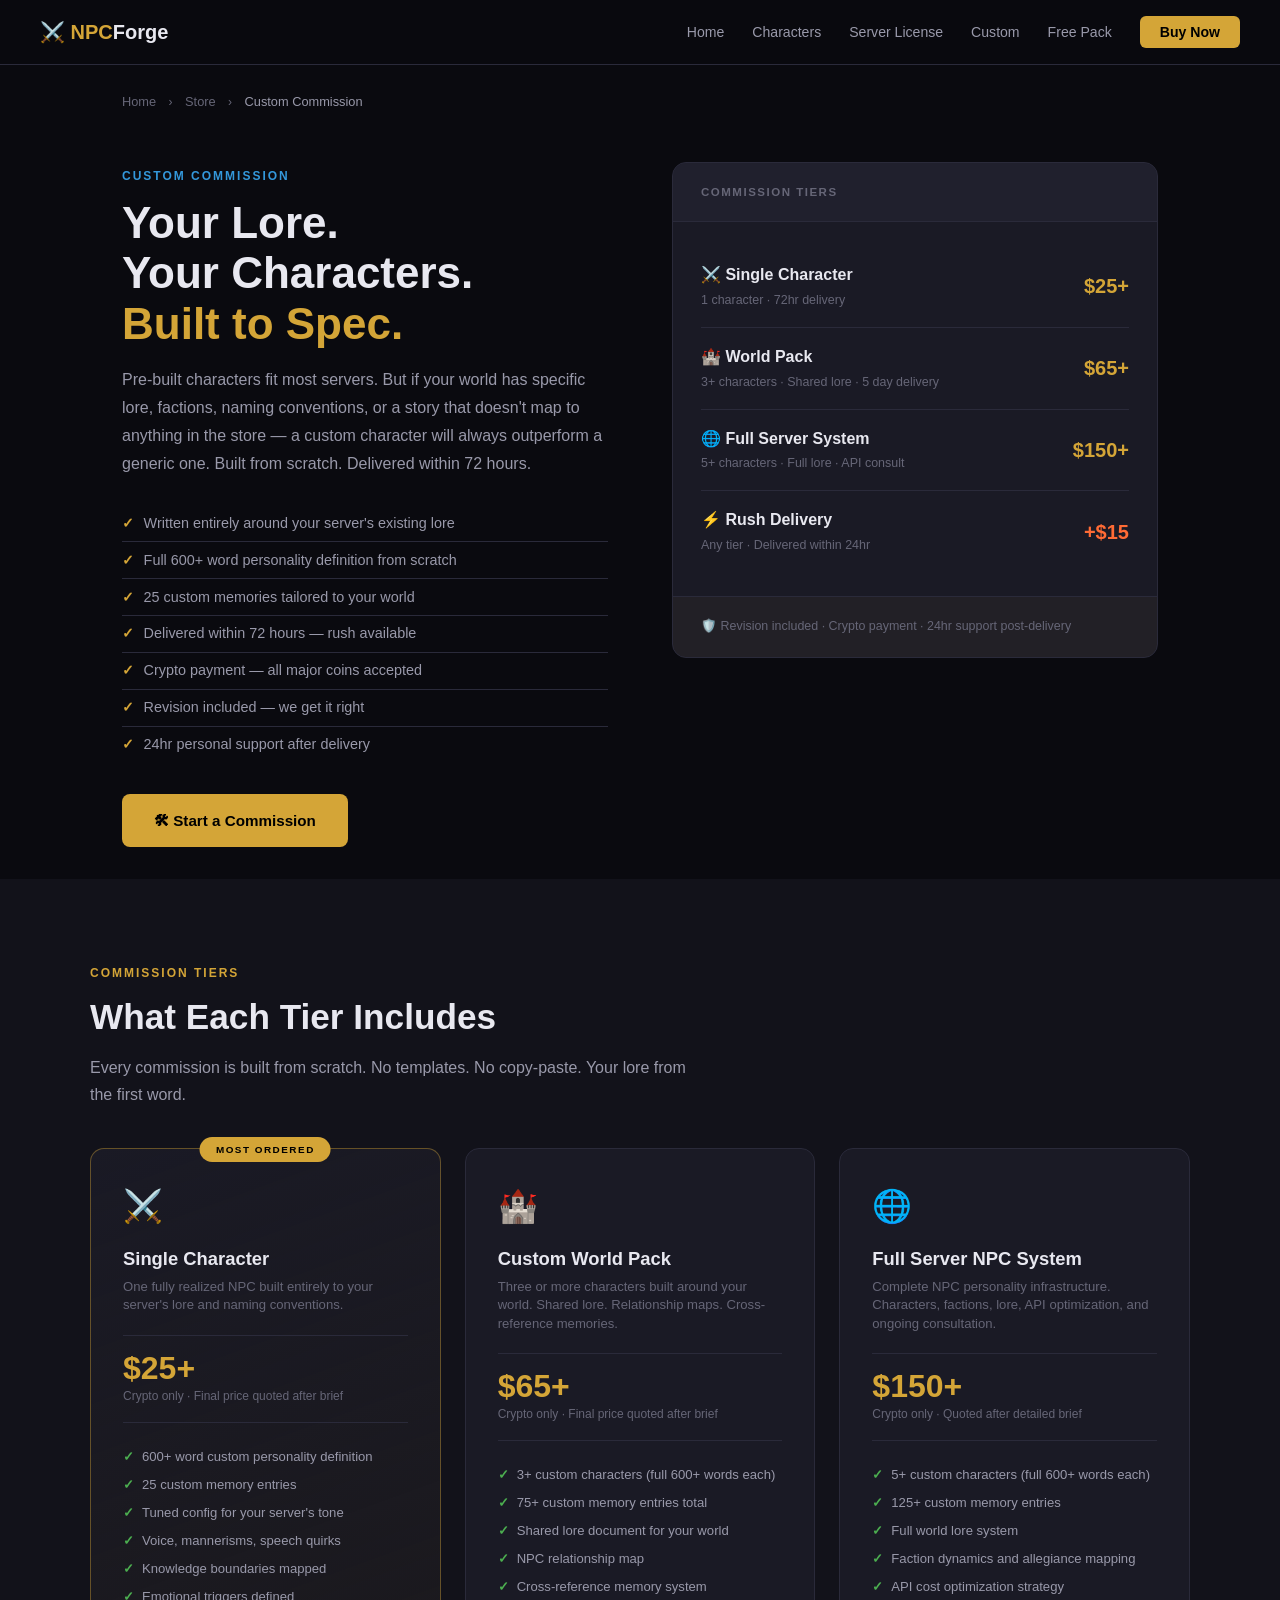
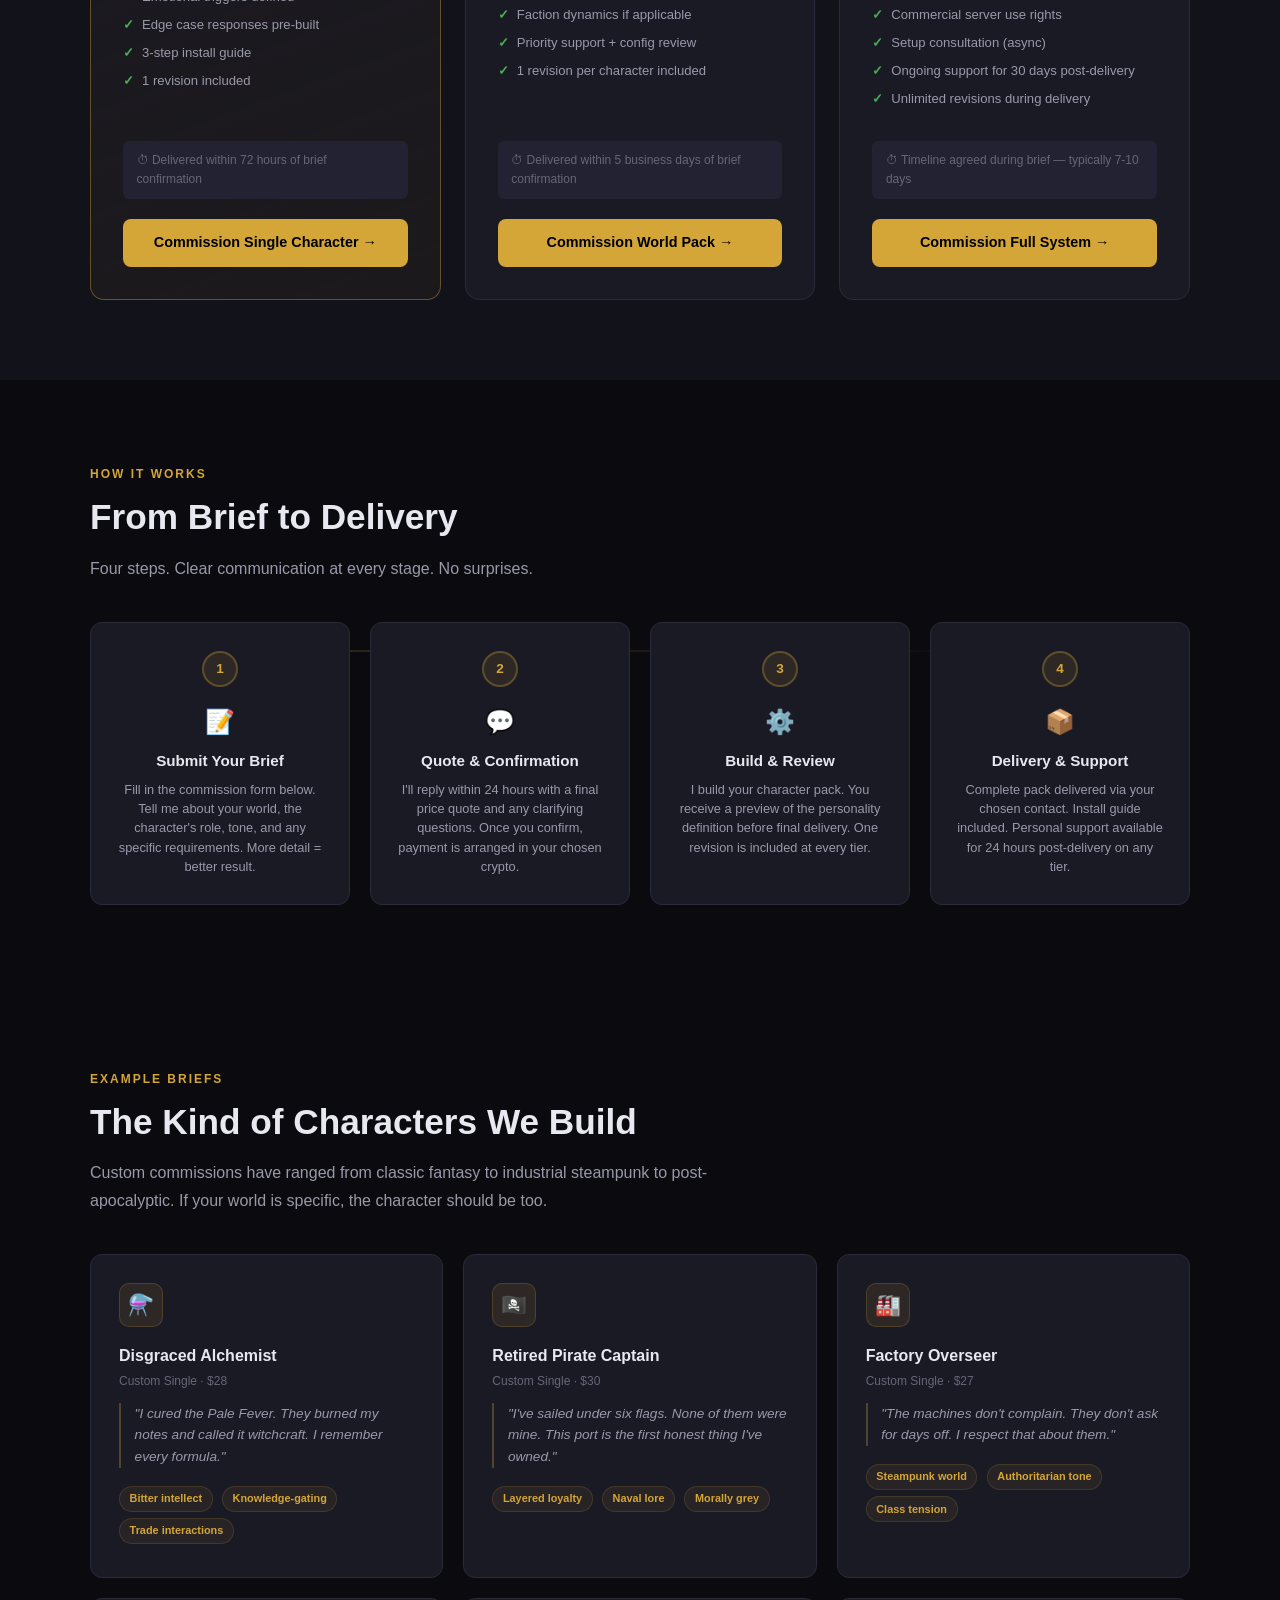
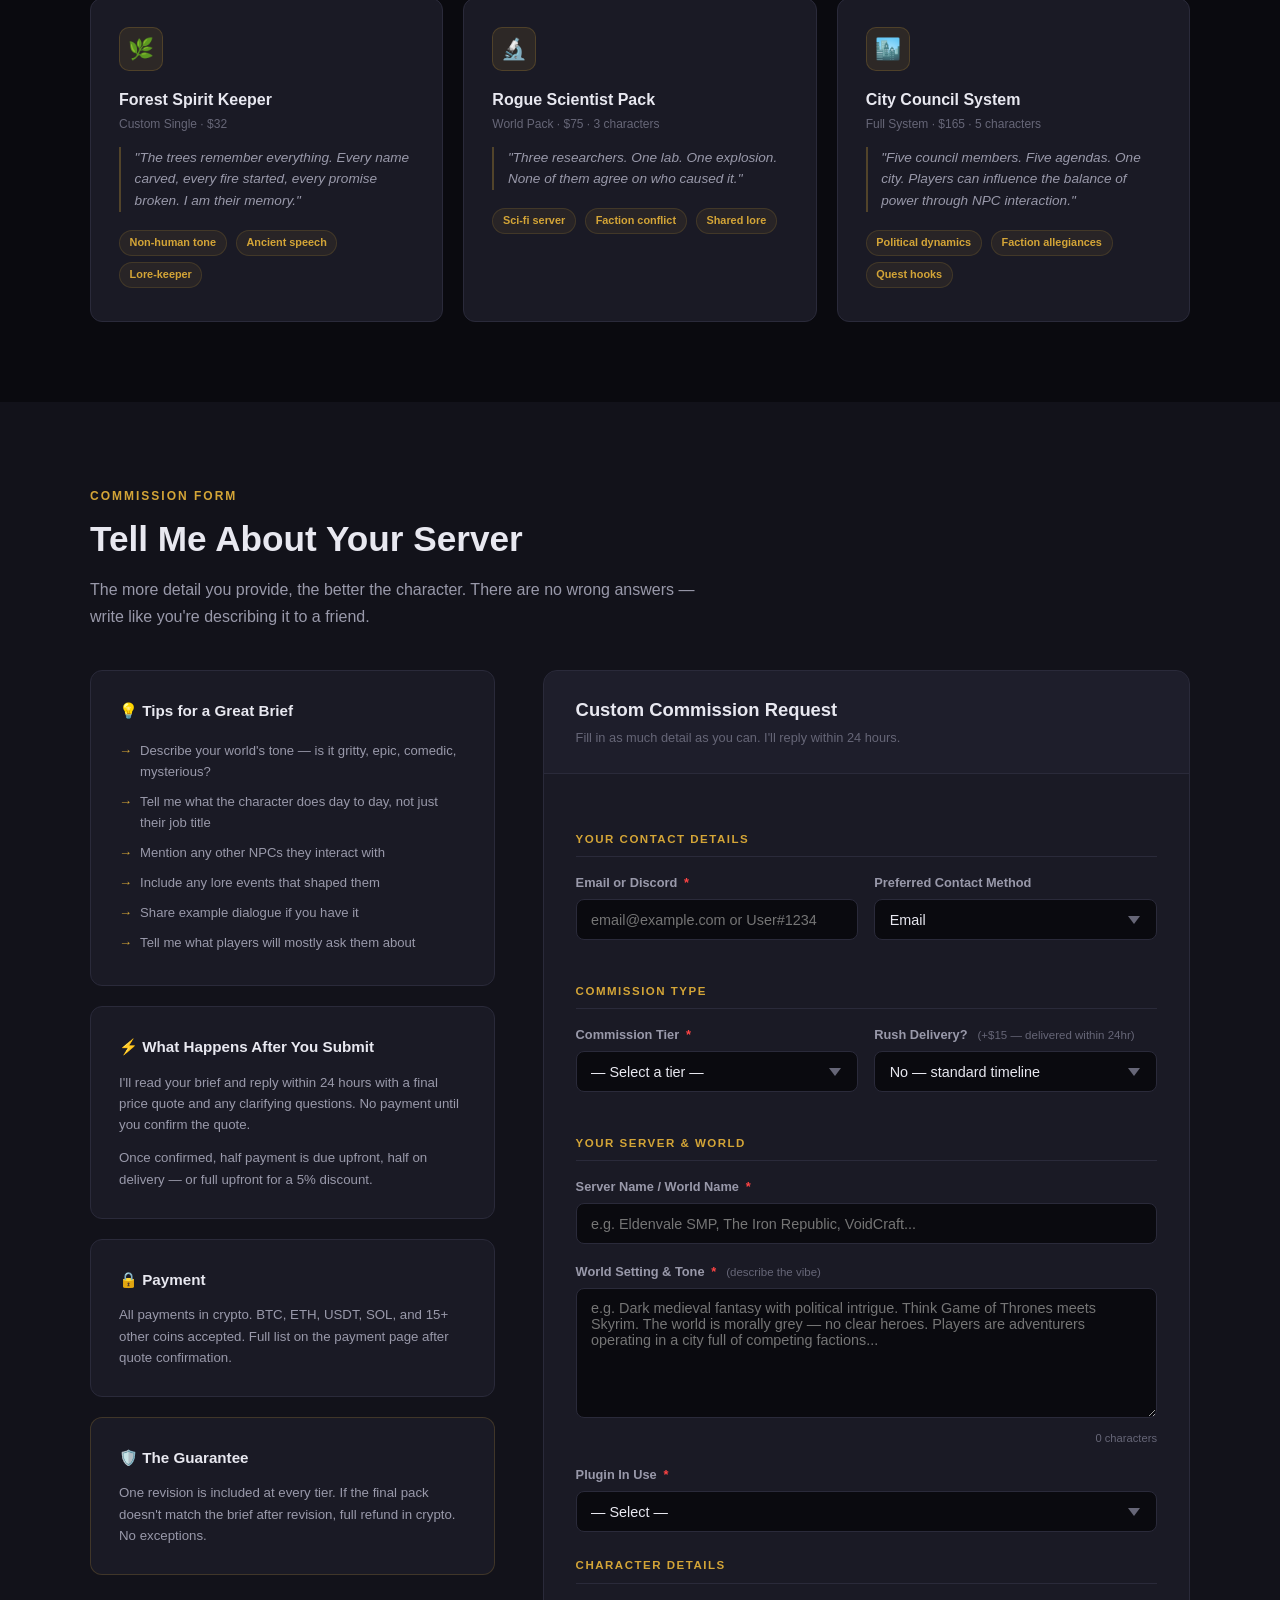
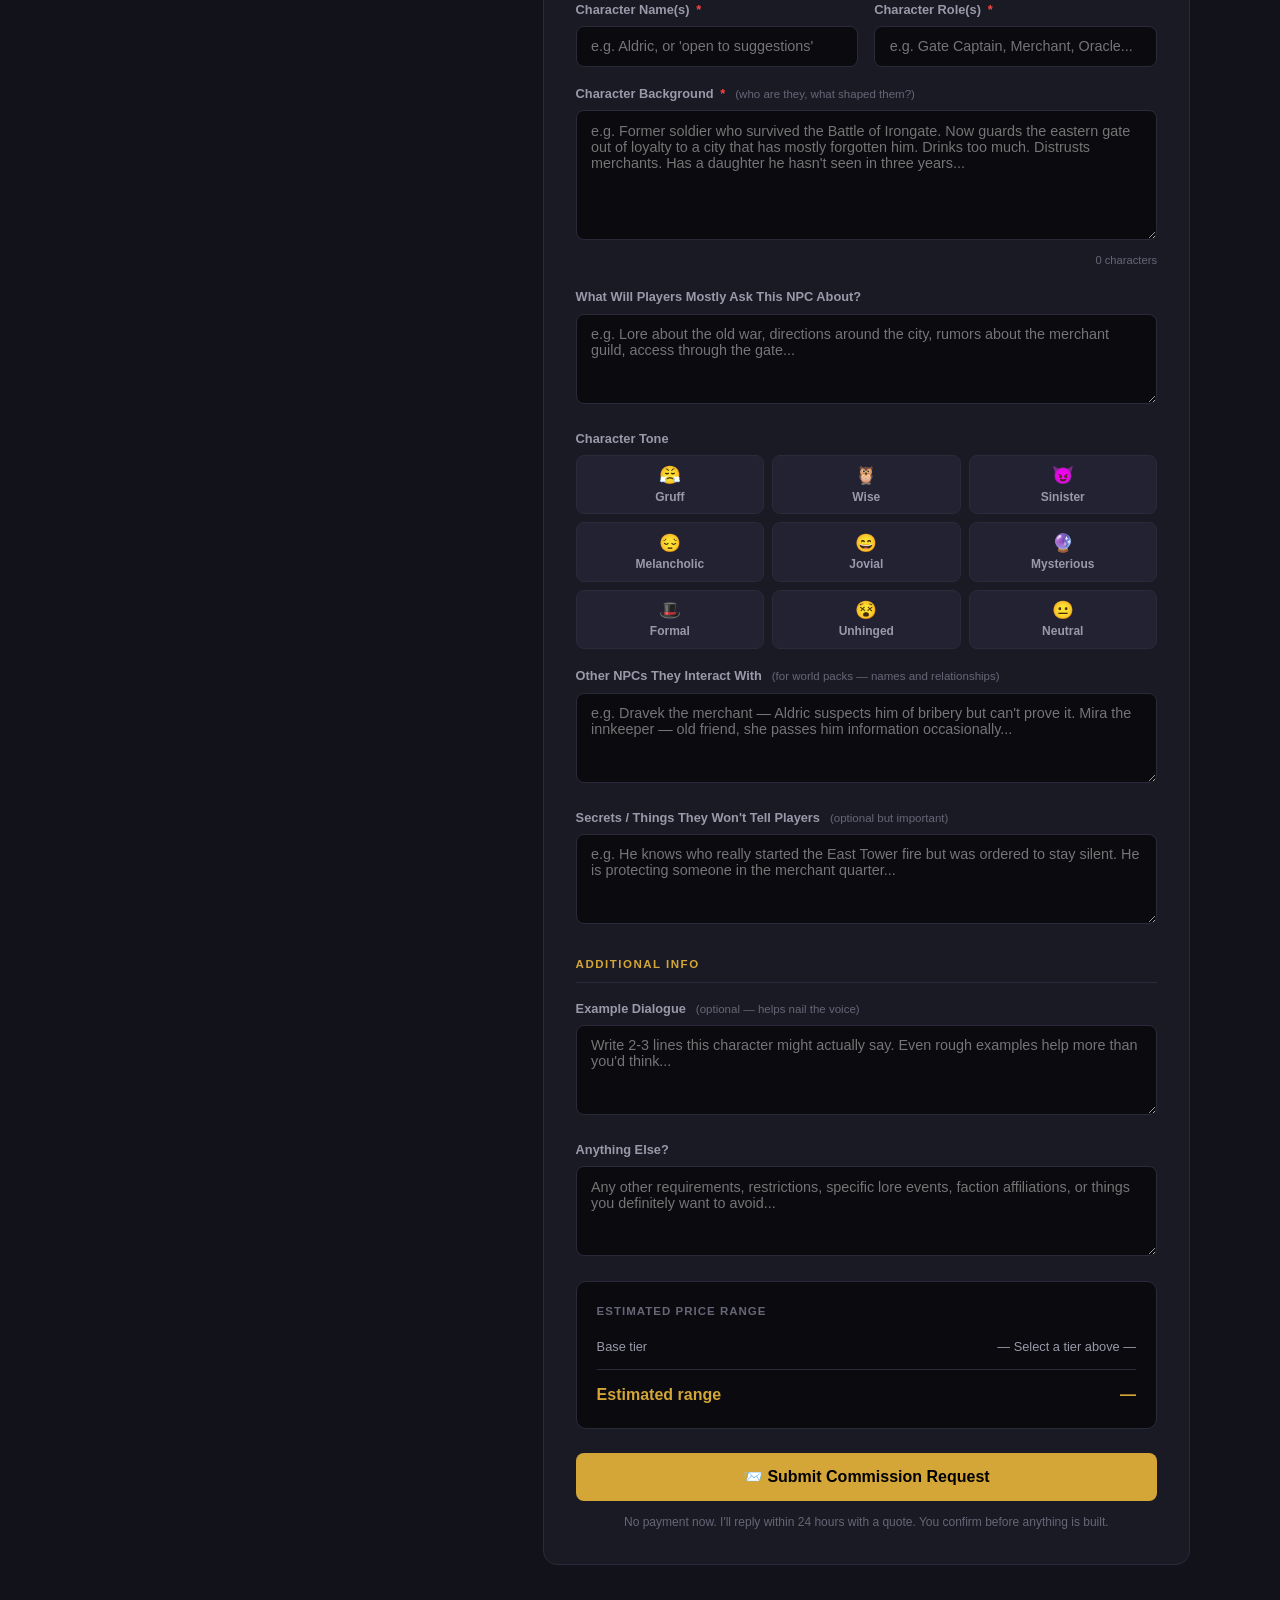
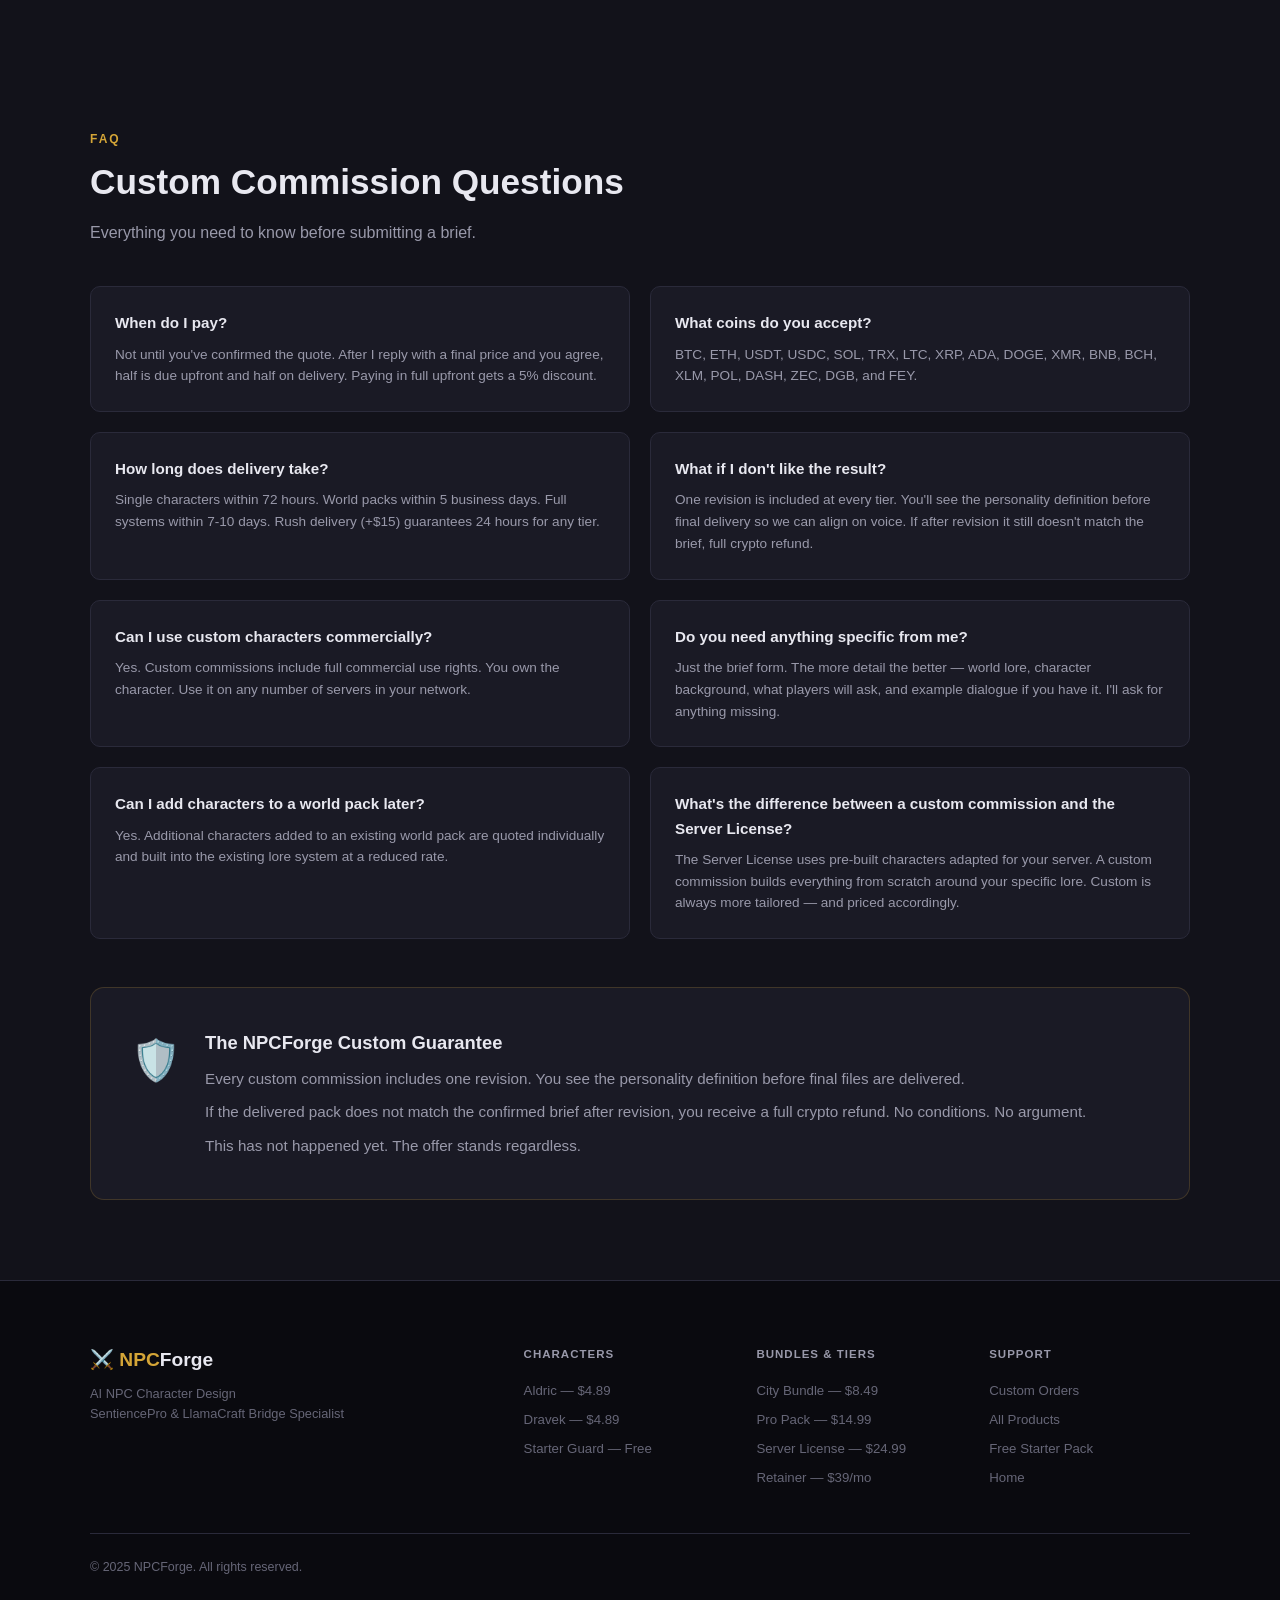
==== commit 71666c2d: "Update custom.html" ====
--- a/custom.html
+++ b/custom.html
@@ -3,10 +3,10 @@
 <head>
     <meta charset="UTF-8">
     <meta name="viewport" content="width=device-width, initial-scale=1.0">
-    <title>Custom Character Orders — NPCForge</title>
-    <meta name="description" content="Commission a custom AI NPC personality pack built to your specifications. Your world, your character, our expertise.">
-    <meta property="og:title" content="Custom Character Orders — NPCForge">
-    <meta property="og:description" content="We build custom AI NPC personality packs for your Minecraft server. Describe your character, we deliver a full pack.">
+    <title>Custom Character Commission — NPCForge</title>
+    <meta name="description" content="Commission a custom AI NPC character built entirely to your server's lore. Single characters from $25, world packs from $65, full server systems from $150.">
+    <meta property="og:title" content="Custom NPC Commission — NPCForge">
+    <meta property="og:description" content="Your lore. Your characters. Built to spec. Custom SentiencePro personality packs from $25.">
     <meta property="og:type" content="website">
     <meta property="og:url" content="https://npcforge.github.io/custom.html">
     <link rel="canonical" href="https://npcforge.github.io/custom.html">
@@ -26,19 +26,15 @@
             --green: #4CAF50;
             --red: #E74C3C;
             --blue: #3498DB;
+            --urgent-red: #FF4444;
+            --urgent-orange: #FF6B35;
             --purple: #9B59B6;
-            --orange: #E67E22;
-        }
-
-        *, *::before, *::after {
-            margin: 0;
-            padding: 0;
-            box-sizing: border-box;
-        }
-
-        html {
-            scroll-behavior: smooth;
-        }
+            --purple-light: #B07CC6;
+            --teal: #1ABC9C;
+        }
+
+        *, *::before, *::after { margin: 0; padding: 0; box-sizing: border-box; }
+        html { scroll-behavior: smooth; }
 
         body {
             font-family: 'Segoe UI', -apple-system, BlinkMacSystemFont, sans-serif;
@@ -51,11 +47,9 @@
         /* ── NAV ── */
         nav {
             position: fixed;
-            top: 0;
-            left: 0;
-            right: 0;
+            top: 0; left: 0; right: 0;
             z-index: 1000;
-            background: rgba(10, 10, 15, 0.95);
+            background: rgba(10,10,15,0.97);
             backdrop-filter: blur(12px);
             border-bottom: 1px solid var(--border);
             padding: 0 2rem;
@@ -75,16 +69,13 @@
             font-weight: 700;
             color: var(--gold);
             text-decoration: none;
-            letter-spacing: 0.5px;
-        }
-
-        .nav-logo span {
-            color: var(--text-primary);
-        }
+        }
+
+        .nav-logo span { color: var(--text-primary); }
 
         .nav-links {
             display: flex;
-            gap: 2rem;
+            gap: 1.75rem;
             list-style: none;
             align-items: center;
         }
@@ -92,14 +83,12 @@
         .nav-links a {
             color: var(--text-secondary);
             text-decoration: none;
-            font-size: 0.9rem;
+            font-size: 0.88rem;
             font-weight: 500;
             transition: color 0.2s;
         }
 
-        .nav-links a:hover {
-            color: var(--gold);
-        }
+        .nav-links a:hover { color: var(--gold); }
 
         .nav-links .nav-cta {
             background: var(--gold);
@@ -107,13 +96,9 @@
             padding: 0.5rem 1.25rem;
             border-radius: 6px;
             font-weight: 600;
-            transition: background 0.2s;
-        }
-
-        .nav-links .nav-cta:hover {
-            background: var(--gold-light);
-            color: #000;
-        }
+        }
+
+        .nav-links .nav-cta:hover { background: var(--gold-light); color: #000; }
 
         .nav-toggle {
             display: none;
@@ -124,53 +109,88 @@
             cursor: pointer;
         }
 
-        /* ── PAGE HEADER ── */
-        .page-header {
-            padding: 7rem 2rem 2rem;
-            text-align: center;
-        }
-
-        .page-badge {
-            display: inline-block;
-            background: rgba(212, 165, 55, 0.1);
-            border: 1px solid rgba(212, 165, 55, 0.3);
-            color: var(--gold);
-            padding: 0.4rem 1rem;
-            border-radius: 50px;
-            font-size: 0.8rem;
-            font-weight: 600;
-            letter-spacing: 1px;
-            text-transform: uppercase;
-            margin-bottom: 1.25rem;
-        }
-
-        .page-header h1 {
-            font-size: clamp(2rem, 4vw, 2.8rem);
-            font-weight: 800;
-            margin-bottom: 0.75rem;
-        }
-
-        .page-header h1 .highlight {
-            color: var(--gold);
-        }
-
-        .page-header p {
-            color: var(--text-secondary);
-            font-size: 1.05rem;
-            max-width: 620px;
-            margin: 0 auto;
-            line-height: 1.7;
-        }
-
-        /* ── SECTION UTILITIES ── */
-        .section {
-            padding: 5rem 2rem;
-        }
-
-        .section-inner {
+        /* ── BREADCRUMB ── */
+        .breadcrumb {
             max-width: 1100px;
             margin: 0 auto;
-        }
+            padding: 5.5rem 2rem 0;
+        }
+
+        .breadcrumb a {
+            color: var(--text-muted);
+            text-decoration: none;
+            font-size: 0.8rem;
+            transition: color 0.2s;
+        }
+
+        .breadcrumb a:hover { color: var(--gold); }
+        .breadcrumb .sep { color: var(--text-muted); margin: 0 0.5rem; font-size: 0.75rem; }
+        .breadcrumb .current { color: var(--text-secondary); font-size: 0.8rem; }
+
+        /* ── PAGE HERO ── */
+        .custom-hero {
+            max-width: 1100px;
+            margin: 0 auto;
+            padding: 3rem 2rem 2rem;
+            display: grid;
+            grid-template-columns: 1fr 1fr;
+            gap: 4rem;
+            align-items: start;
+        }
+
+        .hero-left .section-label {
+            display: inline-block;
+            color: var(--blue);
+            font-size: 0.75rem;
+            font-weight: 700;
+            letter-spacing: 2px;
+            text-transform: uppercase;
+            margin-bottom: 0.75rem;
+        }
+
+        .hero-left h1 {
+            font-size: clamp(2rem, 4vw, 2.75rem);
+            font-weight: 800;
+            line-height: 1.15;
+            margin-bottom: 1rem;
+        }
+
+        .hero-left h1 .highlight { color: var(--gold); }
+
+        .hero-left .hero-sub {
+            color: var(--text-secondary);
+            font-size: 1rem;
+            line-height: 1.75;
+            margin-bottom: 1.75rem;
+        }
+
+        .hero-points {
+            list-style: none;
+            margin-bottom: 2rem;
+        }
+
+        .hero-points li {
+            font-size: 0.9rem;
+            color: var(--text-secondary);
+            padding: 0.4rem 0;
+            display: flex;
+            align-items: flex-start;
+            gap: 0.6rem;
+            border-bottom: 1px solid var(--border);
+        }
+
+        .hero-points li:last-child { border-bottom: none; }
+
+        .hero-points li::before {
+            content: '✓';
+            color: var(--gold);
+            font-weight: 700;
+            flex-shrink: 0;
+        }
+
+        /* ── TIER CARDS ── */
+        .section { padding: 5rem 2rem; }
+        .section-inner { max-width: 1100px; margin: 0 auto; }
 
         .section-label {
             display: inline-block;
@@ -183,515 +203,337 @@
         }
 
         .section-title {
-            font-size: clamp(1.5rem, 3vw, 2rem);
+            font-size: clamp(1.5rem, 3vw, 2.2rem);
             font-weight: 700;
-            margin-bottom: 0.75rem;
+            margin-bottom: 1rem;
+            line-height: 1.2;
         }
 
         .section-desc {
             color: var(--text-secondary);
             font-size: 1rem;
-            max-width: 600px;
+            max-width: 620px;
             margin-bottom: 2.5rem;
             line-height: 1.7;
         }
 
-        /* ── HOW IT WORKS ── */
+        /* ── CUSTOM TIERS ── */
+        .custom-tiers { background: var(--bg-secondary); }
+
+        .tiers-grid {
+            display: grid;
+            grid-template-columns: repeat(3, 1fr);
+            gap: 1.5rem;
+        }
+
+        .tier-card {
+            background: var(--bg-card);
+            border: 1px solid var(--border);
+            border-radius: 14px;
+            padding: 2rem;
+            display: flex;
+            flex-direction: column;
+            position: relative;
+            transition: border-color 0.2s, transform 0.2s;
+        }
+
+        .tier-card:hover {
+            border-color: rgba(212,165,55,0.3);
+            transform: translateY(-4px);
+        }
+
+        .tier-card.featured-tier {
+            border-color: rgba(212,165,55,0.4);
+            background: linear-gradient(160deg, var(--bg-card) 0%, rgba(212,165,55,0.05) 100%);
+        }
+
+        .tier-popular-badge {
+            position: absolute;
+            top: -12px; left: 50%;
+            transform: translateX(-50%);
+            background: var(--gold);
+            color: #000;
+            font-size: 0.62rem;
+            font-weight: 800;
+            letter-spacing: 1.5px;
+            text-transform: uppercase;
+            padding: 0.28rem 1rem;
+            border-radius: 50px;
+            white-space: nowrap;
+        }
+
+        .tier-icon { font-size: 2rem; margin-bottom: 0.75rem; }
+        .tier-name { font-size: 1.15rem; font-weight: 700; margin-bottom: 0.25rem; }
+        .tier-tagline { font-size: 0.82rem; color: var(--text-muted); margin-bottom: 1.25rem; line-height: 1.4; }
+
+        .tier-price-row {
+            padding: 1rem 0;
+            border-top: 1px solid var(--border);
+            border-bottom: 1px solid var(--border);
+            margin-bottom: 1.25rem;
+        }
+
+        .tier-price {
+            font-size: 2rem;
+            font-weight: 800;
+            color: var(--gold);
+            line-height: 1;
+        }
+
+        .tier-price-note {
+            font-size: 0.75rem;
+            color: var(--text-muted);
+            margin-top: 0.2rem;
+        }
+
+        .tier-features {
+            list-style: none;
+            margin-bottom: 1.75rem;
+            flex: 1;
+        }
+
+        .tier-features li {
+            font-size: 0.82rem;
+            color: var(--text-secondary);
+            padding: 0.3rem 0;
+            display: flex;
+            align-items: flex-start;
+            gap: 0.5rem;
+            line-height: 1.4;
+        }
+
+        .tier-features li::before {
+            content: '✓';
+            color: var(--green);
+            font-weight: 700;
+            flex-shrink: 0;
+        }
+
+        .tier-delivery {
+            background: var(--bg-card-hover);
+            border-radius: 6px;
+            padding: 0.6rem 0.85rem;
+            font-size: 0.75rem;
+            color: var(--text-muted);
+            margin-bottom: 1.25rem;
+            display: flex;
+            align-items: center;
+            gap: 0.5rem;
+        }
+
+        .tier-btn {
+            display: block;
+            text-align: center;
+            padding: 0.8rem 1rem;
+            border-radius: 8px;
+            font-size: 0.9rem;
+            font-weight: 700;
+            text-decoration: none;
+            transition: all 0.2s;
+            background: var(--gold);
+            color: #000;
+            border: none;
+            cursor: pointer;
+        }
+
+        .tier-btn:hover {
+            background: var(--gold-light);
+            transform: translateY(-1px);
+        }
+
+        /* ── PROCESS ── */
+        .process-section { background: var(--bg-primary); }
+
         .process-grid {
             display: grid;
             grid-template-columns: repeat(4, 1fr);
-            gap: 1.5rem;
+            gap: 1.25rem;
             position: relative;
         }
 
         .process-grid::before {
             content: '';
             position: absolute;
-            top: 2.5rem;
-            left: 10%;
-            right: 10%;
+            top: 28px;
+            left: calc(12.5% + 14px);
+            right: calc(12.5% + 14px);
             height: 2px;
-            background: linear-gradient(90deg, var(--border) 0%, var(--gold-dark) 50%, var(--border) 100%);
-            z-index: 0;
+            background: linear-gradient(90deg, var(--gold), transparent);
+            opacity: 0.2;
         }
 
         .process-step {
             background: var(--bg-card);
             border: 1px solid var(--border);
             border-radius: 12px;
-            padding: 2rem 1.5rem;
+            padding: 1.75rem 1.5rem;
             text-align: center;
             position: relative;
-            z-index: 1;
-            transition: border-color 0.2s, transform 0.2s;
-        }
-
-        .process-step:hover {
-            border-color: rgba(212, 165, 55, 0.3);
-            transform: translateY(-3px);
-        }
-
-        .step-number {
+            transition: border-color 0.2s;
+        }
+
+        .process-step:hover { border-color: rgba(212,165,55,0.3); }
+
+        .process-num {
             display: inline-flex;
             align-items: center;
             justify-content: center;
-            width: 44px;
-            height: 44px;
+            width: 36px; height: 36px;
             border-radius: 50%;
-            background: rgba(212, 165, 55, 0.1);
-            border: 2px solid rgba(212, 165, 55, 0.3);
+            background: rgba(212,165,55,0.1);
+            border: 2px solid rgba(212,165,55,0.3);
             color: var(--gold);
+            font-size: 0.85rem;
             font-weight: 800;
-            font-size: 1.1rem;
+            margin: 0 auto 1rem;
+        }
+
+        .process-icon { font-size: 1.5rem; margin-bottom: 0.5rem; }
+        .process-step h3 { font-size: 0.95rem; font-weight: 700; margin-bottom: 0.4rem; }
+        .process-step p { font-size: 0.8rem; color: var(--text-secondary); line-height: 1.5; }
+
+        /* ── FORM ── */
+        .form-section { background: var(--bg-secondary); }
+
+        .form-layout {
+            display: grid;
+            grid-template-columns: 1fr 1.6fr;
+            gap: 3rem;
+            align-items: start;
+        }
+
+        .form-sidebar {
+            position: sticky;
+            top: 5rem;
+        }
+
+        .form-sidebar-card {
+            background: var(--bg-card);
+            border: 1px solid var(--border);
+            border-radius: 12px;
+            padding: 1.75rem;
             margin-bottom: 1.25rem;
         }
 
-        .process-step h3 {
-            font-size: 1.05rem;
+        .form-sidebar-card h4 {
+            font-size: 0.95rem;
             font-weight: 700;
-            margin-bottom: 0.5rem;
-        }
-
-        .process-step p {
+            margin-bottom: 0.75rem;
+            display: flex;
+            align-items: center;
+            gap: 0.5rem;
+        }
+
+        .form-sidebar-card p {
+            font-size: 0.83rem;
             color: var(--text-secondary);
-            font-size: 0.85rem;
             line-height: 1.6;
-        }
-
-        /* ── PRICING TIERS ── */
-        .pricing-section {
-            background: var(--bg-secondary);
-        }
-
-        .pricing-grid {
-            display: grid;
-            grid-template-columns: repeat(3, 1fr);
-            gap: 1.5rem;
-            align-items: start;
-        }
-
-        .pricing-card {
+            margin-bottom: 0.75rem;
+        }
+
+        .form-sidebar-card p:last-child { margin-bottom: 0; }
+
+        .sidebar-list {
+            list-style: none;
+        }
+
+        .sidebar-list li {
+            font-size: 0.82rem;
+            color: var(--text-secondary);
+            padding: 0.28rem 0;
+            display: flex;
+            align-items: flex-start;
+            gap: 0.5rem;
+        }
+
+        .sidebar-list li::before {
+            content: '→';
+            color: var(--gold);
+            flex-shrink: 0;
+        }
+
+        /* ── COMMISSION FORM ── */
+        .commission-form-card {
             background: var(--bg-card);
             border: 1px solid var(--border);
             border-radius: 14px;
             overflow: hidden;
-            transition: border-color 0.25s, transform 0.25s;
-            display: flex;
-            flex-direction: column;
-        }
-
-        .pricing-card:hover {
-            transform: translateY(-4px);
-        }
-
-        .pricing-card.featured {
-            border-color: rgba(212, 165, 55, 0.4);
-        }
-
-        .pricing-card.featured:hover {
-            box-shadow: 0 12px 40px rgba(212, 165, 55, 0.1);
-        }
-
-        .pricing-header {
-            padding: 2rem 2rem 1.5rem;
-            text-align: center;
+        }
+
+        .form-header {
+            padding: 1.5rem 2rem;
             border-bottom: 1px solid var(--border);
-        }
-
-        .pricing-card.featured .pricing-header {
-            background: rgba(212, 165, 55, 0.03);
-            border-bottom-color: rgba(212, 165, 55, 0.15);
-        }
-
-        .pricing-tier-badge {
-            display: inline-block;
-            font-size: 0.7rem;
+            background: rgba(42,42,58,0.3);
+        }
+
+        .form-header h2 { font-size: 1.15rem; font-weight: 700; margin-bottom: 0.2rem; }
+        .form-header p { color: var(--text-muted); font-size: 0.8rem; }
+
+        .form-body { padding: 2rem; }
+
+        .form-section-title {
+            font-size: 0.72rem;
             font-weight: 700;
             letter-spacing: 1.5px;
             text-transform: uppercase;
-            padding: 0.3rem 0.75rem;
-            border-radius: 50px;
-            margin-bottom: 1rem;
-        }
-
-        .tier-standard {
-            background: rgba(52, 152, 219, 0.1);
-            color: var(--blue);
-            border: 1px solid rgba(52, 152, 219, 0.25);
-        }
-
-        .tier-premium {
-            background: rgba(212, 165, 55, 0.1);
             color: var(--gold);
-            border: 1px solid rgba(212, 165, 55, 0.3);
-        }
-
-        .tier-elite {
-            background: rgba(155, 89, 182, 0.1);
-            color: var(--purple);
-            border: 1px solid rgba(155, 89, 182, 0.25);
-        }
-
-        .pricing-header h3 {
-            font-size: 1.3rem;
-            font-weight: 700;
-            margin-bottom: 0.5rem;
-        }
-
-        .pricing-header .price {
-            font-size: 2.25rem;
-            font-weight: 800;
-            margin-bottom: 0.25rem;
-        }
-
-        .pricing-header .price-note {
-            color: var(--text-muted);
-            font-size: 0.8rem;
-        }
-
-        .pricing-body {
-            padding: 1.5rem 2rem 2rem;
-            flex: 1;
-            display: flex;
-            flex-direction: column;
-        }
-
-        .pricing-desc {
-            color: var(--text-secondary);
-            font-size: 0.9rem;
-            line-height: 1.6;
-            margin-bottom: 1.5rem;
-        }
-
-        .pricing-features {
-            list-style: none;
-            margin-bottom: 2rem;
-            flex: 1;
-        }
-
-        .pricing-features li {
-            font-size: 0.875rem;
-            color: var(--text-secondary);
-            padding: 0.4rem 0;
-            display: flex;
-            align-items: flex-start;
-            gap: 0.5rem;
-        }
-
-        .pricing-features li::before {
-            content: '✓';
-            color: var(--green);
-            font-weight: 700;
-            flex-shrink: 0;
-        }
-
-        .pricing-features li.extra::before {
-            content: '★';
-            color: var(--gold);
-        }
-
-        .pricing-btn {
-            display: flex;
-            align-items: center;
-            justify-content: center;
-            gap: 0.5rem;
-            padding: 0.85rem 1.5rem;
-            border-radius: 8px;
-            font-size: 0.95rem;
-            font-weight: 600;
-            text-decoration: none;
-            border: none;
-            cursor: pointer;
-            transition: all 0.2s;
-            text-align: center;
-            width: 100%;
-        }
-
-        .pricing-btn-standard {
-            background: var(--blue);
-            color: #fff;
-        }
-
-        .pricing-btn-standard:hover {
-            background: #5dade2;
-            transform: translateY(-2px);
-        }
-
-        .pricing-btn-premium {
-            background: var(--gold);
-            color: #000;
-        }
-
-        .pricing-btn-premium:hover {
-            background: var(--gold-light);
-            transform: translateY(-2px);
-            box-shadow: 0 8px 25px rgba(212, 165, 55, 0.25);
-        }
-
-        .pricing-btn-elite {
-            background: var(--purple);
-            color: #fff;
-        }
-
-        .pricing-btn-elite:hover {
-            background: #a96bc4;
-            transform: translateY(-2px);
-        }
-
-        /* ── WHAT YOU PROVIDE ── */
-        .provide-grid {
-            display: grid;
-            grid-template-columns: 1fr 1fr;
-            gap: 2rem;
-        }
-
-        .provide-card {
-            background: var(--bg-card);
-            border: 1px solid var(--border);
-            border-radius: 12px;
-            padding: 2rem;
-        }
-
-        .provide-card h3 {
-            font-size: 1.1rem;
-            font-weight: 700;
-            margin-bottom: 1rem;
-            display: flex;
-            align-items: center;
-            gap: 0.5rem;
-        }
-
-        .provide-list {
-            list-style: none;
-        }
-
-        .provide-list li {
-            font-size: 0.9rem;
-            color: var(--text-secondary);
-            padding: 0.5rem 0;
-            display: flex;
-            align-items: flex-start;
-            gap: 0.6rem;
-            line-height: 1.6;
-        }
-
-        .provide-list li .icon {
-            flex-shrink: 0;
-            margin-top: 2px;
-        }
-
-        .provide-list li.required .icon {
-            color: var(--gold);
-        }
-
-        .provide-list li.optional .icon {
-            color: var(--text-muted);
-        }
-
-        .provide-tag {
-            display: inline-block;
-            font-size: 0.65rem;
-            font-weight: 700;
-            letter-spacing: 0.5px;
-            text-transform: uppercase;
-            padding: 0.15rem 0.4rem;
-            border-radius: 3px;
-            margin-left: 0.25rem;
-            vertical-align: middle;
-        }
-
-        .tag-required {
-            background: rgba(212, 165, 55, 0.1);
-            color: var(--gold);
-        }
-
-        .tag-optional {
-            background: rgba(102, 102, 119, 0.1);
-            color: var(--text-muted);
-        }
-
-        /* ── EXAMPLES ── */
-        .examples-section {
-            background: var(--bg-secondary);
-        }
-
-        .examples-grid {
-            display: grid;
-            grid-template-columns: repeat(auto-fit, minmax(300px, 1fr));
-            gap: 1.5rem;
-        }
-
-        .example-card {
-            background: var(--bg-card);
-            border: 1px solid var(--border);
-            border-radius: 12px;
-            padding: 2rem;
-            transition: border-color 0.2s;
-        }
-
-        .example-card:hover {
-            border-color: rgba(212, 165, 55, 0.25);
-        }
-
-        .example-card .example-icon {
-            font-size: 2rem;
-            margin-bottom: 1rem;
-        }
-
-        .example-card h3 {
-            font-size: 1.1rem;
-            font-weight: 700;
-            margin-bottom: 0.25rem;
-        }
-
-        .example-card .example-type {
-            color: var(--text-muted);
-            font-size: 0.8rem;
-            margin-bottom: 1rem;
-        }
-
-        .example-card p {
-            color: var(--text-secondary);
-            font-size: 0.9rem;
-            line-height: 1.6;
-            font-style: italic;
-            padding-left: 1rem;
-            border-left: 2px solid rgba(212, 165, 55, 0.2);
-        }
-
-        /* ── FAQ ── */
-        .faq-section {
-            max-width: 750px;
-            margin: 0 auto;
-            padding: 5rem 2rem;
-        }
-
-        .faq-section h2 {
-            font-size: 1.5rem;
-            font-weight: 700;
-            margin-bottom: 2rem;
-            text-align: center;
-        }
-
-        .faq-item {
+            margin: 1.5rem 0 1rem;
+            padding-bottom: 0.5rem;
             border-bottom: 1px solid var(--border);
-            padding: 1.25rem 0;
-        }
-
-        .faq-q {
-            font-weight: 600;
-            font-size: 1rem;
-            margin-bottom: 0.5rem;
-            cursor: pointer;
-            display: flex;
-            justify-content: space-between;
-            align-items: center;
-            gap: 1rem;
-        }
-
-        .faq-q .toggle {
-            color: var(--gold);
-            font-size: 1.2rem;
-            flex-shrink: 0;
-            transition: transform 0.2s;
-        }
-
-        .faq-a {
-            color: var(--text-secondary);
-            font-size: 0.9rem;
-            line-height: 1.7;
-            display: none;
-            padding-top: 0.25rem;
-        }
-
-        .faq-item.open .faq-a {
-            display: block;
-        }
-
-        .faq-item.open .faq-q .toggle {
-            transform: rotate(45deg);
-        }
-
-        .faq-a a {
-            color: var(--gold);
-        }
-
-        /* ── CONTACT FORM ── */
-        .contact-section {
-            background: var(--bg-secondary);
-            padding: 5rem 2rem;
-        }
-
-        .contact-inner {
-            max-width: 700px;
-            margin: 0 auto;
-        }
-
-        .contact-inner h2 {
-            font-size: 1.5rem;
-            font-weight: 700;
-            margin-bottom: 0.5rem;
-            text-align: center;
-        }
-
-        .contact-inner > p {
-            color: var(--text-secondary);
-            text-align: center;
-            margin-bottom: 2.5rem;
-            font-size: 0.95rem;
-        }
-
-        .form-group {
-            margin-bottom: 1.5rem;
-        }
+        }
+
+        .form-section-title:first-child { margin-top: 0; }
+
+        .form-group { margin-bottom: 1.1rem; }
 
         .form-group label {
             display: block;
-            font-size: 0.85rem;
+            font-size: 0.8rem;
             font-weight: 600;
-            margin-bottom: 0.5rem;
-            color: var(--text-primary);
-        }
-
-        .form-group label .label-optional {
+            margin-bottom: 0.35rem;
+            color: var(--text-secondary);
+        }
+
+        .form-group label .required {
+            color: var(--urgent-red);
+            margin-left: 0.2rem;
+        }
+
+        .form-group label .hint {
             color: var(--text-muted);
             font-weight: 400;
-            font-size: 0.8rem;
+            font-size: 0.72rem;
+            margin-left: 0.4rem;
         }
 
         .form-group input,
-        .form-group textarea,
-        .form-group select {
+        .form-group select,
+        .form-group textarea {
             width: 100%;
-            padding: 0.85rem 1rem;
-            background: var(--bg-card);
+            padding: 0.72rem 0.9rem;
+            background: var(--bg-primary);
             border: 1px solid var(--border);
             border-radius: 8px;
             color: var(--text-primary);
-            font-size: 0.95rem;
+            font-size: 0.9rem;
             font-family: inherit;
+            outline: none;
             transition: border-color 0.2s;
-            outline: none;
+            appearance: none;
         }
 
         .form-group input:focus,
-        .form-group textarea:focus,
-        .form-group select:focus {
+        .form-group select:focus,
+        .form-group textarea:focus {
             border-color: var(--gold);
         }
 
-        .form-group textarea {
-            min-height: 140px;
-            resize: vertical;
-        }
-
         .form-group select {
-            cursor: pointer;
-            appearance: none;
-            background-image: url("data:image/svg+xml,%3Csvg xmlns='http://www.w3.org/2000/svg' width='12' height='12' viewBox='0 0 12 12'%3E%3Cpath fill='%239999AA' d='M6 8L1 3h10z'/%3E%3C/svg%3E");
+            background-image: url("data:image/svg+xml,%3Csvg xmlns='http://www.w3.org/2000/svg' width='12' height='8' viewBox='0 0 12 8'%3E%3Cpath fill='%23666677' d='M6 8L0 0h12z'/%3E%3C/svg%3E");
             background-repeat: no-repeat;
             background-position: right 1rem center;
             padding-right: 2.5rem;
+            cursor: pointer;
         }
 
         .form-group select option {
@@ -699,28 +541,97 @@
             color: var(--text-primary);
         }
 
+        .form-group textarea {
+            min-height: 90px;
+            resize: vertical;
+        }
+
+        .form-group textarea.tall { min-height: 130px; }
+
         .form-row {
             display: grid;
             grid-template-columns: 1fr 1fr;
-            gap: 1.5rem;
-        }
-
-        .form-hint {
+            gap: 1rem;
+        }
+
+        .char-count {
+            text-align: right;
+            font-size: 0.7rem;
+            color: var(--text-muted);
+            margin-top: 0.25rem;
+        }
+
+        /* ── TONE SELECTOR ── */
+        .tone-grid {
+            display: grid;
+            grid-template-columns: repeat(3, 1fr);
+            gap: 0.5rem;
+        }
+
+        .tone-btn {
+            background: var(--bg-card-hover);
+            border: 1px solid var(--border);
+            border-radius: 8px;
+            padding: 0.6rem 0.5rem;
+            text-align: center;
+            cursor: pointer;
+            transition: all 0.2s;
+            color: var(--text-secondary);
+            font-size: 0.75rem;
+            font-weight: 600;
+        }
+
+        .tone-btn:hover { border-color: var(--gold); color: var(--gold); }
+        .tone-btn.selected { background: rgba(212,165,55,0.1); border-color: var(--gold); color: var(--gold); }
+        .tone-btn .tone-icon { display: block; font-size: 1.1rem; margin-bottom: 0.2rem; }
+
+        /* ── PRICE ESTIMATOR ── */
+        .price-estimator {
+            background: var(--bg-primary);
+            border: 1px solid var(--border);
+            border-radius: 10px;
+            padding: 1.25rem;
+            margin-bottom: 1.5rem;
+        }
+
+        .estimator-label {
+            font-size: 0.72rem;
+            font-weight: 700;
+            letter-spacing: 1px;
+            text-transform: uppercase;
+            color: var(--text-muted);
+            margin-bottom: 0.75rem;
+        }
+
+        .estimator-row {
+            display: flex;
+            justify-content: space-between;
             font-size: 0.8rem;
-            color: var(--text-muted);
-            margin-top: 0.4rem;
-            line-height: 1.5;
-        }
-
-        .form-submit-btn {
+            padding: 0.25rem 0;
+            color: var(--text-secondary);
+        }
+
+        .estimator-total {
+            display: flex;
+            justify-content: space-between;
+            font-size: 1rem;
+            font-weight: 700;
+            padding: 0.75rem 0 0;
+            border-top: 1px solid var(--border);
+            margin-top: 0.5rem;
+            color: var(--gold);
+        }
+
+        /* ── SUBMIT ── */
+        .submit-btn {
             display: flex;
             align-items: center;
             justify-content: center;
             gap: 0.5rem;
             width: 100%;
-            padding: 1rem 2rem;
+            padding: 0.9rem 1.5rem;
             border-radius: 8px;
-            font-size: 1.05rem;
+            font-size: 1rem;
             font-weight: 700;
             text-decoration: none;
             border: none;
@@ -728,565 +639,911 @@
             transition: all 0.2s;
             background: var(--gold);
             color: #000;
-            margin-top: 0.5rem;
-        }
-
-        .form-submit-btn:hover {
+        }
+
+        .submit-btn:hover {
             background: var(--gold-light);
-            transform: translateY(-2px);
-            box-shadow: 0 8px 25px rgba(212, 165, 55, 0.25);
-        }
-
-        .form-note {
+            transform: translateY(-1px);
+            box-shadow: 0 6px 20px rgba(212,165,55,0.2);
+        }
+
+        .submit-note {
             text-align: center;
             color: var(--text-muted);
-            font-size: 0.8rem;
-            margin-top: 1.25rem;
+            font-size: 0.75rem;
+            margin-top: 0.75rem;
             line-height: 1.6;
         }
 
-        /* ── BUTTONS ── */
-        .btn {
-            display: inline-flex;
-            align-items: center;
-            gap: 0.5rem;
-            padding: 0.85rem 2rem;
-            border-radius: 8px;
-            font-size: 1rem;
+        /* ── EXAMPLES ── */
+        .examples-section { background: var(--bg-primary); }
+
+        .examples-grid {
+            display: grid;
+            grid-template-columns: repeat(3, 1fr);
+            gap: 1.25rem;
+        }
+
+        .example-card {
+            background: var(--bg-card);
+            border: 1px solid var(--border);
+            border-radius: 12px;
+            padding: 1.75rem;
+            transition: border-color 0.2s;
+        }
+
+        .example-card:hover { border-color: rgba(212,165,55,0.3); }
+
+        .example-avatar {
+            width: 44px; height: 44px;
+            border-radius: 10px;
+            background: rgba(212,165,55,0.1);
+            border: 1px solid rgba(212,165,55,0.2);
+            display: flex; align-items: center; justify-content: center;
+            font-size: 1.3rem;
+            margin-bottom: 1rem;
+        }
+
+        .example-name { font-size: 1rem; font-weight: 700; margin-bottom: 0.2rem; }
+        .example-type { font-size: 0.75rem; color: var(--text-muted); margin-bottom: 0.75rem; }
+
+        .example-quote {
+            font-style: italic;
+            font-size: 0.85rem;
+            color: var(--text-secondary);
+            line-height: 1.6;
+            padding-left: 0.85rem;
+            border-left: 2px solid rgba(212,165,55,0.3);
+            margin-bottom: 1rem;
+        }
+
+        .example-tag {
+            display: inline-block;
+            background: rgba(212,165,55,0.08);
+            border: 1px solid rgba(212,165,55,0.15);
+            color: var(--gold);
+            font-size: 0.68rem;
             font-weight: 600;
-            text-decoration: none;
-            border: none;
-            cursor: pointer;
-            transition: all 0.2s;
-        }
-
-        .btn-primary {
-            background: var(--gold);
-            color: #000;
-        }
-
-        .btn-primary:hover {
-            background: var(--gold-light);
-            transform: translateY(-2px);
-            box-shadow: 0 8px 25px rgba(212, 165, 55, 0.25);
-        }
-
-        .btn-secondary {
-            background: transparent;
-            color: var(--text-primary);
+            padding: 0.2rem 0.6rem;
+            border-radius: 50px;
+            margin-right: 0.3rem;
+            margin-bottom: 0.3rem;
+        }
+
+        /* ── FAQ ── */
+        .faq-section { background: var(--bg-secondary); }
+
+        .faq-grid {
+            display: grid;
+            grid-template-columns: 1fr 1fr;
+            gap: 1.25rem;
+        }
+
+        .faq-item {
+            background: var(--bg-card);
             border: 1px solid var(--border);
-        }
-
-        .btn-secondary:hover {
-            border-color: var(--gold);
-            color: var(--gold);
-            transform: translateY(-2px);
-        }
+            border-radius: 10px;
+            padding: 1.5rem;
+        }
+
+        .faq-item h4 { font-size: 0.95rem; font-weight: 700; margin-bottom: 0.5rem; }
+        .faq-item p { font-size: 0.85rem; color: var(--text-secondary); line-height: 1.6; }
+
+        /* ── GUARANTEE ── */
+        .guarantee {
+            background: var(--bg-card);
+            border: 1px solid rgba(212,165,55,0.2);
+            border-radius: 14px;
+            padding: 2.5rem;
+            display: flex;
+            gap: 1.5rem;
+            align-items: flex-start;
+            margin-top: 3rem;
+        }
+
+        .guarantee-icon { font-size: 2.5rem; flex-shrink: 0; }
+        .guarantee h3 { font-size: 1.15rem; font-weight: 700; margin-bottom: 0.5rem; }
+        .guarantee p { color: var(--text-secondary); font-size: 0.95rem; line-height: 1.7; margin-bottom: 0.5rem; }
+        .guarantee p:last-child { margin-bottom: 0; }
 
         /* ── FOOTER ── */
         footer {
-            padding: 3rem 2rem;
+            padding: 4rem 2rem 3rem;
             border-top: 1px solid var(--border);
-            text-align: center;
-        }
-
-        .footer-inner {
-            max-width: 1100px;
-            margin: 0 auto;
-        }
-
-        .footer-links {
+        }
+
+        .footer-inner { max-width: 1100px; margin: 0 auto; }
+
+        .footer-grid {
+            display: grid;
+            grid-template-columns: 2fr 1fr 1fr 1fr;
+            gap: 2rem;
+            margin-bottom: 2.5rem;
+        }
+
+        .footer-brand .footer-logo {
+            font-size: 1.2rem; font-weight: 700; color: var(--gold); margin-bottom: 0.5rem;
+        }
+
+        .footer-brand .footer-logo span { color: var(--text-primary); }
+        .footer-brand p { font-size: 0.8rem; color: var(--text-muted); line-height: 1.6; margin-bottom: 0.5rem; }
+
+        .footer-col h4 {
+            font-size: 0.72rem; font-weight: 700; letter-spacing: 1px;
+            text-transform: uppercase; color: var(--text-secondary); margin-bottom: 0.75rem;
+        }
+
+        .footer-col a {
+            display: block; color: var(--text-muted); text-decoration: none;
+            font-size: 0.83rem; padding: 0.25rem 0; transition: color 0.2s;
+        }
+
+        .footer-col a:hover { color: var(--gold); }
+
+        .footer-bottom {
+            border-top: 1px solid var(--border);
+            padding-top: 1.5rem;
             display: flex;
-            justify-content: center;
-            gap: 2rem;
-            margin-bottom: 1.5rem;
-            flex-wrap: wrap;
-        }
-
-        .footer-links a {
-            color: var(--text-secondary);
-            text-decoration: none;
-            font-size: 0.9rem;
-            transition: color 0.2s;
-        }
-
-        .footer-links a:hover {
-            color: var(--gold);
-        }
-
-        .footer-copy {
-            color: var(--text-muted);
-            font-size: 0.8rem;
-        }
+            justify-content: space-between;
+            align-items: center;
+        }
+
+        .footer-copy { color: var(--text-muted); font-size: 0.78rem; }
 
         /* ── RESPONSIVE ── */
-        @media (max-width: 900px) {
-            .process-grid {
-                grid-template-columns: 1fr 1fr;
-            }
-
-            .process-grid::before {
-                display: none;
-            }
-
-            .pricing-grid {
-                grid-template-columns: 1fr;
-                max-width: 500px;
-                margin: 0 auto;
-            }
-
-            .provide-grid {
-                grid-template-columns: 1fr;
-            }
-
-            .form-row {
-                grid-template-columns: 1fr;
-            }
+        @media (max-width: 1000px) {
+            .tiers-grid { grid-template-columns: 1fr 1fr; }
+            .process-grid { grid-template-columns: 1fr 1fr; }
+            .examples-grid { grid-template-columns: 1fr 1fr; }
+            .form-layout { grid-template-columns: 1fr; }
+            .form-sidebar { position: static; }
+            .footer-grid { grid-template-columns: 1fr 1fr; }
+        }
+
+        @media (max-width: 750px) {
+            .custom-hero { grid-template-columns: 1fr; gap: 2.5rem; }
+            .tiers-grid { grid-template-columns: 1fr; }
+            .faq-grid { grid-template-columns: 1fr; }
+            .examples-grid { grid-template-columns: 1fr; }
+            .form-row { grid-template-columns: 1fr; }
+            .tone-grid { grid-template-columns: repeat(2, 1fr); }
         }
 
         @media (max-width: 650px) {
             .nav-links {
-                display: none;
-                position: absolute;
-                top: 64px;
-                left: 0;
-                right: 0;
-                background: rgba(10, 10, 15, 0.98);
-                flex-direction: column;
-                padding: 1.5rem 2rem;
-                gap: 1rem;
-                border-bottom: 1px solid var(--border);
+                display: none; position: absolute; top: 64px; left: 0; right: 0;
+                background: rgba(10,10,15,0.98); flex-direction: column;
+                padding: 1.5rem 2rem; gap: 1rem; border-bottom: 1px solid var(--border);
             }
-
-            .nav-links.open {
-                display: flex;
-            }
-
-            .nav-toggle {
-                display: block;
-            }
-
-            .process-grid {
-                grid-template-columns: 1fr;
-            }
-
-            .btn {
-                width: 100%;
-                justify-content: center;
-            }
+            .nav-links.open { display: flex; }
+            .nav-toggle { display: block; }
+            .process-grid { grid-template-columns: 1fr; }
+            .guarantee { flex-direction: column; text-align: center; }
+            .footer-grid { grid-template-columns: 1fr; }
+            .footer-bottom { flex-direction: column; gap: 0.75rem; text-align: center; }
         }
     </style>
 </head>
 <body>
 
-<!-- ── NAVIGATION ── -->
+<!-- ── NAV ── -->
 <nav>
     <div class="nav-inner">
-        <a href="index.html" class="nav-logo">NPC<span>Forge</span></a>
-        <button class="nav-toggle" onclick="document.querySelector('.nav-links').classList.toggle('open')" aria-label="Toggle navigation">☰</button>
+        <a href="index.html" class="nav-logo">⚔️ NPC<span>Forge</span></a>
+        <button class="nav-toggle" onclick="document.querySelector('.nav-links').classList.toggle('open')" aria-label="Menu">☰</button>
         <ul class="nav-links">
             <li><a href="index.html">Home</a></li>
-            <li><a href="store.html">Store</a></li>
+            <li><a href="store.html">Characters</a></li>
+            <li><a href="license.html">Server License</a></li>
+            <li><a href="custom.html">Custom</a></li>
             <li><a href="free.html">Free Pack</a></li>
-            <li><a href="custom.html" style="color:var(--gold);">Custom Orders</a></li>
-            <li><a href="store.html" class="nav-cta">Browse Characters</a></li>
+            <li><a href="store.html" class="nav-cta">Buy Now</a></li>
         </ul>
     </div>
 </nav>
 
-<!-- ── PAGE HEADER ── -->
-<div class="page-header">
-    <div class="page-badge">Commission Service</div>
-    <h1>Custom <span class="highlight">Character</span> Orders</h1>
-    <p>Your world. Your character. Our expertise. We build fully realized AI NPC personality packs to your exact specifications — ready to drop into your server.</p>
+<!-- ── BREADCRUMB ── -->
+<div class="breadcrumb">
+    <a href="index.html">Home</a>
+    <span class="sep">›</span>
+    <a href="store.html">Store</a>
+    <span class="sep">›</span>
+    <span class="current">Custom Commission</span>
 </div>
 
-<!-- ── HOW IT WORKS ── -->
-<section class="section">
+<!-- ── HERO ── -->
+<div class="custom-hero">
+    <div class="hero-left">
+        <div class="section-label">Custom Commission</div>
+        <h1>Your Lore.<br>Your Characters.<br><span class="highlight">Built to Spec.</span></h1>
+        <p class="hero-sub">
+            Pre-built characters fit most servers. But if your world has specific lore, factions, naming conventions, or a story that doesn't map to anything in the store — a custom character will always outperform a generic one. Built from scratch. Delivered within 72 hours.
+        </p>
+        <ul class="hero-points">
+            <li>Written entirely around your server's existing lore</li>
+            <li>Full 600+ word personality definition from scratch</li>
+            <li>25 custom memories tailored to your world</li>
+            <li>Delivered within 72 hours — rush available</li>
+            <li>Crypto payment — all major coins accepted</li>
+            <li>Revision included — we get it right</li>
+            <li>24hr personal support after delivery</li>
+        </ul>
+        <a href="#commission-form" style="
+            display:inline-flex;align-items:center;gap:0.5rem;
+            padding:0.9rem 2rem;background:var(--gold);color:#000;
+            border-radius:8px;font-size:0.95rem;font-weight:700;
+            text-decoration:none;transition:all 0.2s;">
+            🛠 Start a Commission
+        </a>
+    </div>
+
+    <div>
+        <!-- QUICK TIER SUMMARY -->
+        <div style="background:var(--bg-card);border:1px solid var(--border);border-radius:14px;overflow:hidden;">
+            <div style="padding:1.25rem 1.75rem;background:rgba(42,42,58,0.4);border-bottom:1px solid var(--border);">
+                <div style="font-size:0.72rem;font-weight:700;letter-spacing:1.5px;text-transform:uppercase;color:var(--text-muted);">Commission Tiers</div>
+            </div>
+            <div style="padding:1.5rem 1.75rem;">
+
+                <div style="display:flex;justify-content:space-between;align-items:center;padding:1rem 0;border-bottom:1px solid var(--border);">
+                    <div>
+                        <div style="font-weight:700;margin-bottom:0.2rem;">⚔️ Single Character</div>
+                        <div style="font-size:0.78rem;color:var(--text-muted);">1 character · 72hr delivery</div>
+                    </div>
+                    <div style="text-align:right;">
+                        <div style="font-size:1.25rem;font-weight:800;color:var(--gold);">$25+</div>
+                    </div>
+                </div>
+
+                <div style="display:flex;justify-content:space-between;align-items:center;padding:1rem 0;border-bottom:1px solid var(--border);">
+                    <div>
+                        <div style="font-weight:700;margin-bottom:0.2rem;">🏰 World Pack</div>
+                        <div style="font-size:0.78rem;color:var(--text-muted);">3+ characters · Shared lore · 5 day delivery</div>
+                    </div>
+                    <div style="text-align:right;">
+                        <div style="font-size:1.25rem;font-weight:800;color:var(--gold);">$65+</div>
+                    </div>
+                </div>
+
+                <div style="display:flex;justify-content:space-between;align-items:center;padding:1rem 0;border-bottom:1px solid var(--border);">
+                    <div>
+                        <div style="font-weight:700;margin-bottom:0.2rem;">🌐 Full Server System</div>
+                        <div style="font-size:0.78rem;color:var(--text-muted);">5+ characters · Full lore · API consult</div>
+                    </div>
+                    <div style="text-align:right;">
+                        <div style="font-size:1.25rem;font-weight:800;color:var(--gold);">$150+</div>
+                    </div>
+                </div>
+
+                <div style="display:flex;justify-content:space-between;align-items:center;padding:1rem 0;">
+                    <div>
+                        <div style="font-weight:700;margin-bottom:0.2rem;">⚡ Rush Delivery</div>
+                        <div style="font-size:0.78rem;color:var(--text-muted);">Any tier · Delivered within 24hr</div>
+                    </div>
+                    <div style="text-align:right;">
+                        <div style="font-size:1.25rem;font-weight:800;color:var(--urgent-orange);">+$15</div>
+                    </div>
+                </div>
+
+            </div>
+            <div style="padding:1.25rem 1.75rem;background:rgba(212,165,55,0.04);border-top:1px solid var(--border);">
+                <div style="font-size:0.78rem;color:var(--text-muted);display:flex;align-items:center;gap:0.5rem;">
+                    🛡️ Revision included · Crypto payment · 24hr support post-delivery
+                </div>
+            </div>
+        </div>
+    </div>
+</div>
+
+<!-- ── CUSTOM TIERS ── -->
+<section class="section custom-tiers">
     <div class="section-inner">
-        <div class="section-label">Process</div>
-        <h2 class="section-title">How it works</h2>
-        <p class="section-desc">Four steps from your idea to a working NPC personality. Most orders are delivered within 48 hours.</p>
-
-        <div class="process-grid">
-            <div class="process-step">
-                <div class="step-number">1</div>
-                <h3>Describe</h3>
-                <p>Tell us about your character, your world, and what role this NPC fills. As much or as little detail as you want.</p>
-            </div>
-            <div class="process-step">
-                <div class="step-number">2</div>
-                <h3>Pay</h3>
-                <p>Choose your tier and pay via cryptocurrency. We start building immediately after confirmation.</p>
-            </div>
-            <div class="process-step">
-                <div class="step-number">3</div>
-                <h3>Build</h3>
-                <p>We craft the full personality pack — system prompt, memories, config — tailored to your character and world.</p>
-            </div>
-            <div class="process-step">
-                <div class="step-number">4</div>
-                <h3>Deliver</h3>
-                <p>You receive the complete pack. Install, test, and we'll help you tune it until it's perfect.</p>
-            </div>
+        <div class="section-label">Commission Tiers</div>
+        <h2 class="section-title">What Each Tier Includes</h2>
+        <p class="section-desc">Every commission is built from scratch. No templates. No copy-paste. Your lore from the first word.</p>
+
+        <div class="tiers-grid">
+
+            <!-- SINGLE CHARACTER -->
+            <div class="tier-card featured-tier">
+                <div class="tier-popular-badge">Most Ordered</div>
+                <div class="tier-icon">⚔️</div>
+                <div class="tier-name">Single Character</div>
+                <div class="tier-tagline">One fully realized NPC built entirely to your server's lore and naming conventions.</div>
+                <div class="tier-price-row">
+                    <div class="tier-price">$25+</div>
+                    <div class="tier-price-note">Crypto only · Final price quoted after brief</div>
+                </div>
+                <ul class="tier-features">
+                    <li>600+ word custom personality definition</li>
+                    <li>25 custom memory entries</li>
+                    <li>Tuned config for your server's tone</li>
+                    <li>Voice, mannerisms, speech quirks</li>
+                    <li>Knowledge boundaries mapped</li>
+                    <li>Emotional triggers defined</li>
+                    <li>Edge case responses pre-built</li>
+                    <li>3-step install guide</li>
+                    <li>1 revision included</li>
+                </ul>
+                <div class="tier-delivery">⏱ Delivered within 72 hours of brief confirmation</div>
+                <a href="#commission-form" class="tier-btn" onclick="preselectTier('single')">Commission Single Character →</a>
+            </div>
+
+            <!-- WORLD PACK -->
+            <div class="tier-card">
+                <div class="tier-icon">🏰</div>
+                <div class="tier-name">Custom World Pack</div>
+                <div class="tier-tagline">Three or more characters built around your world. Shared lore. Relationship maps. Cross-reference memories.</div>
+                <div class="tier-price-row">
+                    <div class="tier-price">$65+</div>
+                    <div class="tier-price-note">Crypto only · Final price quoted after brief</div>
+                </div>
+                <ul class="tier-features">
+                    <li>3+ custom characters (full 600+ words each)</li>
+                    <li>75+ custom memory entries total</li>
+                    <li>Shared lore document for your world</li>
+                    <li>NPC relationship map</li>
+                    <li>Cross-reference memory system</li>
+                    <li>Faction dynamics if applicable</li>
+                    <li>Priority support + config review</li>
+                    <li>1 revision per character included</li>
+                </ul>
+                <div class="tier-delivery">⏱ Delivered within 5 business days of brief confirmation</div>
+                <a href="#commission-form" class="tier-btn" onclick="preselectTier('world')">Commission World Pack →</a>
+            </div>
+
+            <!-- FULL SERVER SYSTEM -->
+            <div class="tier-card">
+                <div class="tier-icon">🌐</div>
+                <div class="tier-name">Full Server NPC System</div>
+                <div class="tier-tagline">Complete NPC personality infrastructure. Characters, factions, lore, API optimization, and ongoing consultation.</div>
+                <div class="tier-price-row">
+                    <div class="tier-price">$150+</div>
+                    <div class="tier-price-note">Crypto only · Quoted after detailed brief</div>
+                </div>
+                <ul class="tier-features">
+                    <li>5+ custom characters (full 600+ words each)</li>
+                    <li>125+ custom memory entries</li>
+                    <li>Full world lore system</li>
+                    <li>Faction dynamics and allegiance mapping</li>
+                    <li>API cost optimization strategy</li>
+                    <li>Commercial server use rights</li>
+                    <li>Setup consultation (async)</li>
+                    <li>Ongoing support for 30 days post-delivery</li>
+                    <li>Unlimited revisions during delivery</li>
+                </ul>
+                <div class="tier-delivery">⏱ Timeline agreed during brief — typically 7-10 days</div>
+                <a href="#commission-form" class="tier-btn" onclick="preselectTier('system')">Commission Full System →</a>
+            </div>
+
         </div>
     </div>
 </section>
 
-<!-- ── PRICING TIERS ── -->
-<section class="section pricing-section">
+<!-- ── PROCESS ── -->
+<section class="section process-section">
     <div class="section-inner">
-        <div class="section-label">Pricing</div>
-        <h2 class="section-title">Choose your tier</h2>
-        <p class="section-desc">Every tier includes a complete, working personality pack. Higher tiers add depth, complexity, and support.</p>
-
-        <div class="pricing-grid">
-            <!-- STANDARD -->
-            <div class="pricing-card">
-                <div class="pricing-header">
-                    <span class="pricing-tier-badge tier-standard">Standard</span>
-                    <h3>Single Character</h3>
-                    <div class="price">$12</div>
-                    <div class="price-note">per character</div>
-                </div>
-                <div class="pricing-body">
-                    <p class="pricing-desc">A solid custom character built to your description. Same quality as our store packs, tailored to your world.</p>
-                    <ul class="pricing-features">
-                        <li>600+ word custom system prompt</li>
-                        <li>25 hand-crafted memories</li>
-                        <li>Optimized config.yml</li>
-                        <li>Tailored to your server's lore</li>
-                        <li>1 round of revisions included</li>
-                        <li>Delivered within 48 hours</li>
-                        <li>Personal support</li>
-                    </ul>
-                    <a href="#order-form" class="pricing-btn pricing-btn-standard">Order Standard →</a>
-                </div>
-            </div>
-
-            <!-- PREMIUM -->
-            <div class="pricing-card featured">
-                <div class="pricing-header">
-                    <span class="pricing-tier-badge tier-premium">Premium</span>
-                    <h3>Deep Character</h3>
-                    <div class="price">$20</div>
-                    <div class="price-note">per character</div>
-                </div>
-                <div class="pricing-body">
-                    <p class="pricing-desc">For characters that need to carry conversations. Deeper backstory, more complex emotional logic, richer voice.</p>
-                    <ul class="pricing-features">
-                        <li>1000+ word deep system prompt</li>
-                        <li>40 hand-crafted memories</li>
-                        <li>Optimized config.yml</li>
-                        <li>Emotional trigger system</li>
-                        <li>Complex refusal patterns</li>
-                        <li>Speech quirks &amp; mannerisms</li>
-                        <li class="extra">Relationship dynamics</li>
-                        <li class="extra">3 rounds of revisions</li>
-                        <li>Delivered within 48 hours</li>
-                        <li>Priority support</li>
-                    </ul>
-                    <a href="#order-form" class="pricing-btn pricing-btn-premium">Order Premium →</a>
-                </div>
-            </div>
-
-            <!-- ELITE -->
-            <div class="pricing-card">
-                <div class="pricing-header">
-                    <span class="pricing-tier-badge tier-elite">Elite</span>
-                    <h3>Character Group</h3>
-                    <div class="price">$45</div>
-                    <div class="price-note">3 characters · shared lore</div>
-                </div>
-                <div class="pricing-body">
-                    <p class="pricing-desc">Three interconnected characters who share the same world. They reference each other, share history, and feel like a real cast.</p>
-                    <ul class="pricing-features">
-                        <li>3 premium-tier characters</li>
-                        <li>120 total memories across group</li>
-                        <li>Shared world lore document</li>
-                        <li>Cross-character references</li>
-                        <li>Each character knows the others</li>
-                        <li>All configs optimized together</li>
-                        <li class="extra">World bible included</li>
-                        <li class="extra">Unlimited revisions</li>
-                        <li>Delivered within 72 hours</li>
-                        <li>Priority support</li>
-                    </ul>
-                    <a href="#order-form" class="pricing-btn pricing-btn-elite">Order Elite →</a>
-                </div>
+        <div class="section-label">How It Works</div>
+        <h2 class="section-title">From Brief to Delivery</h2>
+        <p class="section-desc">Four steps. Clear communication at every stage. No surprises.</p>
+
+        <div class="process-grid">
+            <div class="process-step">
+                <div class="process-num">1</div>
+                <div class="process-icon">📝</div>
+                <h3>Submit Your Brief</h3>
+                <p>Fill in the commission form below. Tell me about your world, the character's role, tone, and any specific requirements. More detail = better result.</p>
+            </div>
+            <div class="process-step">
+                <div class="process-num">2</div>
+                <div class="process-icon">💬</div>
+                <h3>Quote & Confirmation</h3>
+                <p>I'll reply within 24 hours with a final price quote and any clarifying questions. Once you confirm, payment is arranged in your chosen crypto.</p>
+            </div>
+            <div class="process-step">
+                <div class="process-num">3</div>
+                <div class="process-icon">⚙️</div>
+                <h3>Build & Review</h3>
+                <p>I build your character pack. You receive a preview of the personality definition before final delivery. One revision is included at every tier.</p>
+            </div>
+            <div class="process-step">
+                <div class="process-num">4</div>
+                <div class="process-icon">📦</div>
+                <h3>Delivery & Support</h3>
+                <p>Complete pack delivered via your chosen contact. Install guide included. Personal support available for 24 hours post-delivery on any tier.</p>
             </div>
         </div>
     </div>
 </section>
 
-<!-- ── WHAT YOU PROVIDE ── -->
-<section class="section">
+<!-- ── EXAMPLES ── -->
+<section class="section examples-section">
     <div class="section-inner">
-        <div class="section-label">Your Input</div>
-        <h2 class="section-title">What we need from you</h2>
-        <p class="section-desc">The more you give us, the better the character. But even a short paragraph is enough to start.</p>
-
-        <div class="provide-grid">
-            <div class="provide-card">
-                <h3>📋 Required</h3>
-                <ul class="provide-list">
-                    <li class="required">
-                        <span class="icon">●</span>
-                        <span><strong>Character role</strong> — What does this NPC do? Guard, merchant, healer, bartender, etc.</span>
-                    </li>
-                    <li class="required">
-                        <span class="icon">●</span>
-                        <span><strong>Personality tone</strong> — Gruff? Friendly? Suspicious? Cryptic? A few words is enough.</span>
-                    </li>
-                    <li class="required">
-                        <span class="icon">●</span>
-                        <span><strong>Server context</strong> — Medieval? Fantasy? Sci-fi? What kind of world is this NPC living in?</span>
-                    </li>
-                </ul>
-            </div>
-            <div class="provide-card">
-                <h3>💡 Optional (but helpful)</h3>
-                <ul class="provide-list">
-                    <li class="optional">
-                        <span class="icon">○</span>
-                        <span><strong>Backstory details</strong> — Any history, events, or relationships you want included.</span>
-                    </li>
-                    <li class="optional">
-                        <span class="icon">○</span>
-                        <span><strong>Speech examples</strong> — Lines you imagine them saying. Helps us nail the voice.</span>
-                    </li>
-                    <li class="optional">
-                        <span class="icon">○</span>
-                        <span><strong>Topics to avoid</strong> — Things this NPC should never discuss or always deflect.</span>
-                    </li>
-                    <li class="optional">
-                        <span class="icon">○</span>
-                        <span><strong>Relationships</strong> — Other NPCs or factions this character has opinions about.</span>
-                    </li>
-                    <li class="optional">
-                        <span class="icon">○</span>
-                        <span><strong>Secrets</strong> — Things the NPC knows but won't reveal easily.</span>
-                    </li>
-                </ul>
-            </div>
+        <div class="section-label">Example Briefs</div>
+        <h2 class="section-title">The Kind of Characters We Build</h2>
+        <p class="section-desc">Custom commissions have ranged from classic fantasy to industrial steampunk to post-apocalyptic. If your world is specific, the character should be too.</p>
+
+        <div class="examples-grid">
+
+            <div class="example-card">
+                <div class="example-avatar">⚗️</div>
+                <div class="example-name">Disgraced Alchemist</div>
+                <div class="example-type">Custom Single · $28</div>
+                <div class="example-quote">"I cured the Pale Fever. They burned my notes and called it witchcraft. I remember every formula."</div>
+                <span class="example-tag">Bitter intellect</span>
+                <span class="example-tag">Knowledge-gating</span>
+                <span class="example-tag">Trade interactions</span>
+            </div>
+
+            <div class="example-card">
+                <div class="example-avatar">🏴‍☠️</div>
+                <div class="example-name">Retired Pirate Captain</div>
+                <div class="example-type">Custom Single · $30</div>
+                <div class="example-quote">"I've sailed under six flags. None of them were mine. This port is the first honest thing I've owned."</div>
+                <span class="example-tag">Layered loyalty</span>
+                <span class="example-tag">Naval lore</span>
+                <span class="example-tag">Morally grey</span>
+            </div>
+
+            <div class="example-card">
+                <div class="example-avatar">🏭</div>
+                <div class="example-name">Factory Overseer</div>
+                <div class="example-type">Custom Single · $27</div>
+                <div class="example-quote">"The machines don't complain. They don't ask for days off. I respect that about them."</div>
+                <span class="example-tag">Steampunk world</span>
+                <span class="example-tag">Authoritarian tone</span>
+                <span class="example-tag">Class tension</span>
+            </div>
+
+            <div class="example-card">
+                <div class="example-avatar">🌿</div>
+                <div class="example-name">Forest Spirit Keeper</div>
+                <div class="example-type">Custom Single · $32</div>
+                <div class="example-quote">"The trees remember everything. Every name carved, every fire started, every promise broken. I am their memory."</div>
+                <span class="example-tag">Non-human tone</span>
+                <span class="example-tag">Ancient speech</span>
+                <span class="example-tag">Lore-keeper</span>
+            </div>
+
+            <div class="example-card">
+                <div class="example-avatar">🔬</div>
+                <div class="example-name">Rogue Scientist Pack</div>
+                <div class="example-type">World Pack · $75 · 3 characters</div>
+                <div class="example-quote">"Three researchers. One lab. One explosion. None of them agree on who caused it."</div>
+                <span class="example-tag">Sci-fi server</span>
+                <span class="example-tag">Faction conflict</span>
+                <span class="example-tag">Shared lore</span>
+            </div>
+
+            <div class="example-card">
+                <div class="example-avatar">🏙️</div>
+                <div class="example-name">City Council System</div>
+                <div class="example-type">Full System · $165 · 5 characters</div>
+                <div class="example-quote">"Five council members. Five agendas. One city. Players can influence the balance of power through NPC interaction."</div>
+                <span class="example-tag">Political dynamics</span>
+                <span class="example-tag">Faction allegiances</span>
+                <span class="example-tag">Quest hooks</span>
+            </div>
+
         </div>
     </div>
 </section>
 
-<!-- ── PAST EXAMPLES ── -->
-<section class="section examples-section">
+<!-- ── COMMISSION FORM ── -->
+<section class="section form-section" id="commission-form">
     <div class="section-inner">
-        <div class="section-label">Examples</div>
-        <h2 class="section-title">Characters we've built</h2>
-        <p class="section-desc">A sample of the types of custom characters we create. Every server is different — that's the point.</p>
-
-        <div class="examples-grid">
-            <div class="example-card">
-                <div class="example-icon">⚒️</div>
-                <h3>Tormund</h3>
-                <div class="example-type">Dwarven Blacksmith · Medieval Fantasy</div>
-                <p>"This blade? Took me three weeks. Most smiths would've quit after the first fold cracked. I don't quit. That's why you're here and not at their forge."</p>
-            </div>
-            <div class="example-card">
-                <div class="example-icon">🍺</div>
-                <h3>Mira</h3>
-                <div class="example-type">Tavern Owner · Knows Every Rumor</div>
-                <p>"Sit down, you look like death warmed over. I'll get you an ale. And while I pour, why don't you tell me who's chasing you? Don't lie — I'll know."</p>
-            </div>
-            <div class="example-card">
-                <div class="example-icon">📚</div>
-                <h3>Archivist Venn</h3>
-                <div class="example-type">Reclusive Scholar · Ancient Library</div>
-                <p>"You want knowledge? Then be still. Be quiet. And for the love of all that's written, do not touch the books on the third shelf. Those are not for you. Not yet."</p>
-            </div>
+        <div class="section-label">Commission Form</div>
+        <h2 class="section-title">Tell Me About Your Server</h2>
+        <p class="section-desc">The more detail you provide, the better the character. There are no wrong answers — write like you're describing it to a friend.</p>
+
+        <div class="form-layout">
+
+            <!-- SIDEBAR -->
+            <div class="form-sidebar">
+
+                <div class="form-sidebar-card">
+                    <h4>💡 Tips for a Great Brief</h4>
+                    <ul class="sidebar-list">
+                        <li>Describe your world's tone — is it gritty, epic, comedic, mysterious?</li>
+                        <li>Tell me what the character does day to day, not just their job title</li>
+                        <li>Mention any other NPCs they interact with</li>
+                        <li>Include any lore events that shaped them</li>
+                        <li>Share example dialogue if you have it</li>
+                        <li>Tell me what players will mostly ask them about</li>
+                    </ul>
+                </div>
+
+                <div class="form-sidebar-card">
+                    <h4>⚡ What Happens After You Submit</h4>
+                    <p>I'll read your brief and reply within 24 hours with a final price quote and any clarifying questions. No payment until you confirm the quote.</p>
+                    <p>Once confirmed, half payment is due upfront, half on delivery — or full upfront for a 5% discount.</p>
+                </div>
+
+                <div class="form-sidebar-card">
+                    <h4>🔒 Payment</h4>
+                    <p>All payments in crypto. BTC, ETH, USDT, SOL, and 15+ other coins accepted. Full list on the payment page after quote confirmation.</p>
+                </div>
+
+                <div class="form-sidebar-card" style="border-color:rgba(212,165,55,0.2);">
+                    <h4>🛡️ The Guarantee</h4>
+                    <p>One revision is included at every tier. If the final pack doesn't match the brief after revision, full refund in crypto. No exceptions.</p>
+                </div>
+
+            </div>
+
+            <!-- FORM -->
+            <div class="commission-form-card">
+                <div class="form-header">
+                    <h2>Custom Commission Request</h2>
+                    <p>Fill in as much detail as you can. I'll reply within 24 hours.</p>
+                </div>
+
+                <div class="form-body">
+                    <form
+                        action="https://formsubmit.co/your-email@example.com"
+                        method="POST"
+                        id="commissionForm">
+
+                        <input type="hidden" name="_subject" value="NPCForge Custom Commission Request">
+                        <input type="hidden" name="_captcha" value="false">
+                        <input type="hidden" name="_next" value="https://npcforge.github.io/success.html?type=custom">
+                        <input type="hidden" name="_template" value="table">
+                        <input type="text" name="_honey" style="display:none">
+
+                        <!-- CONTACT -->
+                        <div class="form-section-title">Your Contact Details</div>
+
+                        <div class="form-row">
+                            <div class="form-group">
+                                <label>Email or Discord <span class="required">*</span></label>
+                                <input type="text" name="contact" placeholder="email@example.com or User#1234" required>
+                            </div>
+                            <div class="form-group">
+                                <label>Preferred Contact Method</label>
+                                <select name="contact_method">
+                                    <option value="email">Email</option>
+                                    <option value="discord">Discord</option>
+                                    <option value="either">Either is fine</option>
+                                </select>
+                            </div>
+                        </div>
+
+                        <!-- COMMISSION TYPE -->
+                        <div class="form-section-title">Commission Type</div>
+
+                        <div class="form-row">
+                            <div class="form-group">
+                                <label>Commission Tier <span class="required">*</span></label>
+                                <select name="commission_tier" id="tierSelect" onchange="updateEstimate()" required>
+                                    <option value="">— Select a tier —</option>
+                                    <option value="single">Single Character — from $25</option>
+                                    <option value="world">World Pack (3+ chars) — from $65</option>
+                                    <option value="system">Full Server System (5+ chars) — from $150</option>
+                                </select>
+                            </div>
+                            <div class="form-group">
+                                <label>Rush Delivery? <span class="hint">(+$15 — delivered within 24hr)</span></label>
+                                <select name="rush" id="rushSelect" onchange="updateEstimate()">
+                                    <option value="no">No — standard timeline</option>
+                                    <option value="yes">Yes — rush (+$15)</option>
+                                </select>
+                            </div>
+                        </div>
+
+                        <!-- WORLD INFO -->
+                        <div class="form-section-title">Your Server & World</div>
+
+                        <div class="form-group">
+                            <label>Server Name / World Name <span class="required">*</span></label>
+                            <input type="text" name="server_name" placeholder="e.g. Eldenvale SMP, The Iron Republic, VoidCraft..." required>
+                        </div>
+
+                        <div class="form-group">
+                            <label>World Setting & Tone <span class="required">*</span> <span class="hint">(describe the vibe)</span></label>
+                            <textarea name="world_setting" class="tall"
+                                placeholder="e.g. Dark medieval fantasy with political intrigue. Think Game of Thrones meets Skyrim. The world is morally grey — no clear heroes. Players are adventurers operating in a city full of competing factions..."
+                                oninput="countChars(this, 'worldCount')" required></textarea>
+                            <div class="char-count"><span id="worldCount">0</span> characters</div>
+                        </div>
+
+                        <div class="form-group">
+                            <label>Plugin In Use <span class="required">*</span></label>
+                            <select name="plugin" required>
+                                <option value="">— Select —</option>
+                                <option value="sentiencepro">SentiencePro</option>
+                                <option value="llamacraft">LlamaCraft Bridge</option>
+                                <option value="both">Both</option>
+                                <option value="unsure">Not sure yet</option>
+                            </select>
+                        </div>
+
+                        <!-- CHARACTER DETAILS -->
+                        <div class="form-section-title">Character Details</div>
+
+                        <div class="form-row">
+                            <div class="form-group">
+                                <label>Character Name(s) <span class="required">*</span></label>
+                                <input type="text" name="character_names" placeholder="e.g. Aldric, or 'open to suggestions'" required>
+                            </div>
+                            <div class="form-group">
+                                <label>Character Role(s) <span class="required">*</span></label>
+                                <input type="text" name="character_roles" placeholder="e.g. Gate Captain, Merchant, Oracle..." required>
+                            </div>
+                        </div>
+
+                        <div class="form-group">
+                            <label>Character Background <span class="required">*</span> <span class="hint">(who are they, what shaped them?)</span></label>
+                            <textarea name="character_background" class="tall"
+                                placeholder="e.g. Former soldier who survived the Battle of Irongate. Now guards the eastern gate out of loyalty to a city that has mostly forgotten him. Drinks too much. Distrusts merchants. Has a daughter he hasn't seen in three years..."
+                                oninput="countChars(this, 'bgCount')" required></textarea>
+                            <div class="char-count"><span id="bgCount">0</span> characters</div>
+                        </div>
+
+                        <div class="form-group">
+                            <label>What Will Players Mostly Ask This NPC About?</label>
+                            <textarea name="player_interactions"
+                                placeholder="e.g. Lore about the old war, directions around the city, rumors about the merchant guild, access through the gate..."></textarea>
+                        </div>
+
+                        <div class="form-group">
+                            <label>Character Tone</label>
+                            <div class="tone-grid" id="toneGrid">
+                                <button type="button" class="tone-btn" onclick="selectTone('gruff', this)">
+                                    <span class="tone-icon">😤</span>Gruff
+                                </button>
+                                <button type="button" class="tone-btn" onclick="selectTone('wise', this)">
+                                    <span class="tone-icon">🦉</span>Wise
+                                </button>
+                                <button type="button" class="tone-btn" onclick="selectTone('sinister', this)">
+                                    <span class="tone-icon">😈</span>Sinister
+                                </button>
+                                <button type="button" class="tone-btn" onclick="selectTone('melancholic', this)">
+                                    <span class="tone-icon">😔</span>Melancholic
+                                </button>
+                                <button type="button" class="tone-btn" onclick="selectTone('jovial', this)">
+                                    <span class="tone-icon">😄</span>Jovial
+                                </button>
+                                <button type="button" class="tone-btn" onclick="selectTone('mysterious', this)">
+                                    <span class="tone-icon">🔮</span>Mysterious
+                                </button>
+                                <button type="button" class="tone-btn" onclick="selectTone('formal', this)">
+                                    <span class="tone-icon">🎩</span>Formal
+                                </button>
+                                <button type="button" class="tone-btn" onclick="selectTone('unhinged', this)">
+                                    <span class="tone-icon">😵</span>Unhinged
+                                </button>
+                                <button type="button" class="tone-btn" onclick="selectTone('neutral', this)">
+                                    <span class="tone-icon">😐</span>Neutral
+                                </button>
+                            </div>
+                            <input type="hidden" name="character_tone" id="toneInput" value="">
+                        </div>
+
+                        <div class="form-group">
+                            <label>Other NPCs They Interact With <span class="hint">(for world packs — names and relationships)</span></label>
+                            <textarea name="npc_relationships"
+                                placeholder="e.g. Dravek the merchant — Aldric suspects him of bribery but can't prove it. Mira the innkeeper — old friend, she passes him information occasionally..."></textarea>
+                        </div>
+
+                        <div class="form-group">
+                            <label>Secrets / Things They Won't Tell Players <span class="hint">(optional but important)</span></label>
+                            <textarea name="secrets"
+                                placeholder="e.g. He knows who really started the East Tower fire but was ordered to stay silent. He is protecting someone in the merchant quarter..."></textarea>
+                        </div>
+
+                        <!-- ADDITIONAL -->
+                        <div class="form-section-title">Additional Info</div>
+
+                        <div class="form-group">
+                            <label>Example Dialogue <span class="hint">(optional — helps nail the voice)</span></label>
+                            <textarea name="example_dialogue"
+                                placeholder="Write 2-3 lines this character might actually say. Even rough examples help more than you'd think..."></textarea>
+                        </div>
+
+                        <div class="form-group">
+                            <label>Anything Else?</label>
+                            <textarea name="additional_notes"
+                                placeholder="Any other requirements, restrictions, specific lore events, faction affiliations, or things you definitely want to avoid..."></textarea>
+                        </div>
+
+                        <!-- PRICE ESTIMATOR -->
+                        <div class="price-estimator">
+                            <div class="estimator-label">Estimated Price Range</div>
+                            <div class="estimator-row">
+                                <span>Base tier</span>
+                                <span id="estBase">— Select a tier above —</span>
+                            </div>
+                            <div class="estimator-row" id="rushRow" style="display:none;">
+                                <span>Rush delivery</span>
+                                <span style="color:var(--urgent-orange);">+$15</span>
+                            </div>
+                            <div class="estimator-total">
+                                <span>Estimated range</span>
+                                <span id="estTotal">—</span>
+                            </div>
+                        </div>
+
+                        <button type="submit" class="submit-btn">
+                            📨 Submit Commission Request
+                        </button>
+                        <p class="submit-note">
+                            No payment now. I'll reply within 24 hours with a quote. You confirm before anything is built.
+                        </p>
+
+                    </form>
+                </div>
+            </div>
+
         </div>
     </div>
 </section>
 
-<!-- ── ORDER FORM ── -->
-<section class="contact-section" id="order-form">
-    <div class="contact-inner">
-        <h2>Submit Your Order</h2>
-        <p>Fill out the form below. We'll review your request and send payment instructions. Most orders are delivered within 48 hours of payment.</p>
-
-        <form action="https://formsubmit.co/your-email@example.com" method="POST" id="custom-order-form">
-            <!-- FormSubmit config -->
-            <input type="hidden" name="_subject" value="NPCForge Custom Order">
-            <input type="hidden" name="_captcha" value="false">
-            <input type="hidden" name="_next" value="https://npcforge.github.io/success.html">
-            <input type="hidden" name="_template" value="table">
-            <!-- Honeypot -->
-            <input type="text" name="_honey" style="display:none">
-
-            <div class="form-row">
-                <div class="form-group">
-                    <label for="contact-name">Your Name / Username</label>
-                    <input type="text" id="contact-name" name="name" placeholder="How should we address you?" required>
-                </div>
-                <div class="form-group">
-                    <label for="contact-email">Contact Email or Discord</label>
-                    <input type="text" id="contact-email" name="contact" placeholder="email@example.com or User#1234" required>
-                </div>
-            </div>
-
-            <div class="form-group">
-                <label for="tier-select">Tier</label>
-                <select id="tier-select" name="tier" required>
-                    <option value="" disabled selected>Select a tier</option>
-                    <option value="standard-$12">Standard — Single Character ($12)</option>
-                    <option value="premium-$20">Premium — Deep Character ($20)</option>
-                    <option value="elite-$45">Elite — Character Group / 3 chars ($45)</option>
-                </select>
-            </div>
-
-            <div class="form-group">
-                <label for="character-role">Character Role &amp; Name <span class="label-optional">(required)</span></label>
-                <input type="text" id="character-role" name="character_role" placeholder='e.g., "Guard captain named Varn" or "Mysterious potion seller"' required>
-            </div>
-
-            <div class="form-group">
-                <label for="server-world">Server / World Context <span class="label-optional">(required)</span></label>
-                <input type="text" id="server-world" name="server_world" placeholder='e.g., "Medieval fantasy kingdom" or "Post-apocalyptic wasteland"' required>
-            </div>
-
-            <div class="form-group">
-                <label for="personality-tone">Personality / Tone</label>
-                <input type="text" id="personality-tone" name="personality_tone" placeholder='e.g., "Gruff, suspicious, hides a soft side" or "Cheerful but hiding grief"'>
-            </div>
-
-            <div class="form-group">
-                <label for="details">Full Description &amp; Details <span class="label-optional">(the more the better)</span></label>
-                <textarea id="details" name="details" placeholder="Backstory, relationships, speech examples, secrets, topics to avoid, anything else you want us to know. Even a short paragraph helps. The more detail you provide, the better the character will be."></textarea>
-                <div class="form-hint">Include backstory, relationships, speech style, secrets, anything relevant. There's no such thing as too much detail.</div>
-            </div>
-
-            <div class="form-group">
-                <label for="plugin-choice">Plugin</label>
-                <select id="plugin-choice" name="plugin">
-                    <option value="sentiencepro">SentiencePro</option>
-                    <option value="llamacraft">LlamaCraft Bridge</option>
-                    <option value="both">Both / Not Sure</option>
-                </select>
-            </div>
-
-            <div class="form-group">
-                <label for="additional">Anything Else? <span class="label-optional">(optional)</span></label>
-                <textarea id="additional" name="additional" placeholder="Special requests, timeline needs, questions, etc." style="min-height: 80px;"></textarea>
-            </div>
-
-            <button type="submit" class="form-submit-btn">🛠 Submit Custom Order</button>
-            <p class="form-note">We'll reply within 24 hours with payment instructions and any clarifying questions. No payment is taken until we confirm the order details with you.</p>
-        </form>
+<!-- ── FAQ ── -->
+<section class="section faq-section">
+    <div class="section-inner">
+        <div class="section-label">FAQ</div>
+        <h2 class="section-title">Custom Commission Questions</h2>
+        <p class="section-desc">Everything you need to know before submitting a brief.</p>
+
+        <div class="faq-grid">
+            <div class="faq-item">
+                <h4>When do I pay?</h4>
+                <p>Not until you've confirmed the quote. After I reply with a final price and you agree, half is due upfront and half on delivery. Paying in full upfront gets a 5% discount.</p>
+            </div>
+            <div class="faq-item">
+                <h4>What coins do you accept?</h4>
+                <p>BTC, ETH, USDT, USDC, SOL, TRX, LTC, XRP, ADA, DOGE, XMR, BNB, BCH, XLM, POL, DASH, ZEC, DGB, and FEY.</p>
+            </div>
+            <div class="faq-item">
+                <h4>How long does delivery take?</h4>
+                <p>Single characters within 72 hours. World packs within 5 business days. Full systems within 7-10 days. Rush delivery (+$15) guarantees 24 hours for any tier.</p>
+            </div>
+            <div class="faq-item">
+                <h4>What if I don't like the result?</h4>
+                <p>One revision is included at every tier. You'll see the personality definition before final delivery so we can align on voice. If after revision it still doesn't match the brief, full crypto refund.</p>
+            </div>
+            <div class="faq-item">
+                <h4>Can I use custom characters commercially?</h4>
+                <p>Yes. Custom commissions include full commercial use rights. You own the character. Use it on any number of servers in your network.</p>
+            </div>
+            <div class="faq-item">
+                <h4>Do you need anything specific from me?</h4>
+                <p>Just the brief form. The more detail the better — world lore, character background, what players will ask, and example dialogue if you have it. I'll ask for anything missing.</p>
+            </div>
+            <div class="faq-item">
+                <h4>Can I add characters to a world pack later?</h4>
+                <p>Yes. Additional characters added to an existing world pack are quoted individually and built into the existing lore system at a reduced rate.</p>
+            </div>
+            <div class="faq-item">
+                <h4>What's the difference between a custom commission and the Server License?</h4>
+                <p>The Server License uses pre-built characters adapted for your server. A custom commission builds everything from scratch around your specific lore. Custom is always more tailored — and priced accordingly.</p>
+            </div>
+        </div>
+
+        <div class="guarantee">
+            <div class="guarantee-icon">🛡️</div>
+            <div>
+                <h3>The NPCForge Custom Guarantee</h3>
+                <p>Every custom commission includes one revision. You see the personality definition before final files are delivered.</p>
+                <p>If the delivered pack does not match the confirmed brief after revision, you receive a full crypto refund. No conditions. No argument.</p>
+                <p>This has not happened yet. The offer stands regardless.</p>
+            </div>
+        </div>
+
     </div>
 </section>
-
-<!-- ── FAQ ── -->
-<div class="faq-section">
-    <h2>Custom Order FAQ</h2>
-
-    <div class="faq-item">
-        <div class="faq-q" onclick="this.parentElement.classList.toggle('open')">
-            <span>How long does delivery take?</span>
-            <span class="toggle">+</span>
-        </div>
-        <div class="faq-a">Standard and Premium orders are delivered within 48 hours of payment confirmation. Elite (3-character group) orders are delivered within 72 hours. Rush delivery may be available — ask when you submit.</div>
-    </div>
-
-    <div class="faq-item">
-        <div class="faq-q" onclick="this.parentElement.classList.toggle('open')">
-            <span>What if the character doesn't match what I wanted?</span>
-            <span class="toggle">+</span>
-        </div>
-        <div class="faq-a">Every tier includes revision rounds. Standard gets 1 round, Premium gets 3 rounds, Elite gets unlimited revisions. We work with you until the character feels right for your server.</div>
-    </div>
-
-    <div class="faq-item">
-        <div class="faq-q" onclick="this.parentElement.classList.toggle('open')">
-            <span>Can I order a character type you already sell?</span>
-            <span class="toggle">+</span>
-        </div>
-        <div class="faq-a">Yes — but if you want a guard character and our Aldric pack fits your needs, buying from the <a href="store.html">store</a> is cheaper. Custom orders make sense when you need a character tailored to your specific world, lore, or role that we don't currently offer.</div>
-    </div>
-
-    <div class="faq-item">
-        <div class="faq-q" onclick="this.parentElement.classList.toggle('open')">
-            <span>What payment methods do you accept?</span>
-            <span class="toggle">+</span>
-        </div>
-        <div class="faq-a">We accept cryptocurrency — Bitcoin, Ethereum, USDT, Solana, and many more. After we confirm your order details, we'll send you the wallet address and amount. Payment is handled before we begin building.</div>
-    </div>
-
-    <div class="faq-item">
-        <div class="faq-q" onclick="this.parentElement.classList.toggle('open')">
-            <span>Can I use the custom character on multiple servers?</span>
-            <span class="toggle">+</span>
-        </div>
-        <div class="faq-a">Yes. Once you receive the files, they're yours. Use them on as many of your own servers as you like. You may not resell or redistribute the files.</div>
-    </div>
-
-    <div class="faq-item">
-        <div class="faq-q" onclick="this.parentElement.classList.toggle('open')">
-            <span>Do you build characters for non-Minecraft projects?</span>
-            <span class="toggle">+</span>
-        </div>
-        <div class="faq-a">Our packs are optimized for SentiencePro and LlamaCraft Bridge. If you have a different AI NPC system with similar architecture (system prompt + memories + config), reach out and we can discuss. The personality engineering principles are transferable.</div>
-    </div>
-</div>
 
 <!-- ── FOOTER ── -->
 <footer>
     <div class="footer-inner">
-        <div class="footer-links">
-            <a href="index.html">Home</a>
-            <a href="store.html">Store</a>
-            <a href="free.html">Free Pack</a>
-            <a href="custom.html">Custom Orders</a>
+        <div class="footer-grid">
+            <div class="footer-brand">
+                <div class="footer-logo">⚔️ NPC<span>Forge</span></div>
+                <p>AI NPC Character Design<br>SentiencePro &amp; LlamaCraft Bridge Specialist</p>
+            </div>
+            <div class="footer-col">
+                <h4>Characters</h4>
+                <a href="pay-aldric.html">Aldric — $4.89</a>
+                <a href="pay-dravek.html">Dravek — $4.89</a>
+                <a href="free.html">Starter Guard — Free</a>
+            </div>
+            <div class="footer-col">
+                <h4>Bundles & Tiers</h4>
+                <a href="pay-city-bundle.html">City Bundle — $8.49</a>
+                <a href="pay-pro-bundle.html">Pro Pack — $14.99</a>
+                <a href="pay-server-license.html">Server License — $24.99</a>
+                <a href="pay-retainer.html">Retainer — $39/mo</a>
+            </div>
+            <div class="footer-col">
+                <h4>Support</h4>
+                <a href="custom.html">Custom Orders</a>
+                <a href="store.html">All Products</a>
+                <a href="free.html">Free Starter Pack</a>
+                <a href="index.html">Home</a>
+            </div>
         </div>
-        <p class="footer-copy">© 2025 NPCForge. All rights reserved. Custom character packs are proprietary to the buyer.</p>
+        <div class="footer-bottom">
+            <span class="footer-copy">© 2025 NPCForge. All rights reserved.</span>
+        </div>
     </div>
 </footer>
 
-<!-- ── SCRIPTS ── -->
 <script>
-    // Mobile nav
-    document.addEventListener('click', function(e) {
-        const nav = document.querySelector('.nav-links');
-        const toggle = document.querySelector('.nav-toggle');
-        if (nav.classList.contains('open') && !nav.contains(e.target) && !toggle.contains(e.target)) {
+(function () {
+    'use strict';
+
+    /* ─── MOBILE NAV ─── */
+    document.addEventListener('click', function (e) {
+        var nav = document.querySelector('.nav-links');
+        var tog = document.querySelector('.nav-toggle');
+        if (nav && nav.classList.contains('open') && !nav.contains(e.target) && !tog.contains(e.target)) {
             nav.classList.remove('open');
         }
     });
 
-    // Smooth scroll for anchor links
-    document.querySelectorAll('a[href^="#"]').forEach(function(anchor) {
-        anchor.addEventListener('click', function(e) {
-            var target = document.querySelector(this.getAttribute('href'));
-            if (target) {
-                e.preventDefault();
-                target.scrollIntoView({ behavior: 'smooth', block: 'start' });
-            }
+    /* ─── TIER PRESELECT ─── */
+    window.preselectTier = function (tier) {
+        var sel = document.getElementById('tierSelect');
+        if (sel) {
+            sel.value = tier;
+            updateEstimate();
+        }
+        var el = document.getElementById('commission-form');
+        if (el) el.scrollIntoView({ behavior: 'smooth', block: 'start' });
+    };
+
+    /* ─── TONE SELECTOR ─── */
+    window.selectTone = function (tone, btn) {
+        document.querySelectorAll('.tone-btn').forEach(function (b) {
+            b.classList.remove('selected');
         });
-    });
-
-    // Pricing button scroll to form with tier pre-selected
-    document.querySelectorAll('.pricing-btn').forEach(function(btn) {
-        btn.addEventListener('click', function(e) {
-            e.preventDefault();
-            var card = this.closest('.pricing-card');
-            var tierBadge = card.querySelector('.pricing-tier-badge');
-            var tierText = tierBadge ? tierBadge.textContent.trim().toLowerCase() : '';
-            var select = document.getElementById('tier-select');
-
-            for (var i = 0; i < select.options.length; i++) {
-                if (select.options[i].value.toLowerCase().indexOf(tierText) !== -1) {
-                    select.selectedIndex = i;
-                    break;
-                }
-            }
-
-            document.getElementById('order-form').scrollIntoView({ behavior: 'smooth', block: 'start' });
-        });
-    });
+        btn.classList.add('selected');
+        var inp = document.getElementById('toneInput');
+        if (inp) inp.value = tone;
+    };
+
+    /* ─── PRICE ESTIMATOR ─── */
+    var tierData = {
+        single: { label: '$25 – $35', min: 25, max: 35 },
+        world:  { label: '$65 – $90', min: 65, max: 90 },
+        system: { label: '$150 – $220', min: 150, max: 220 }
+    };
+
+    window.updateEstimate = function () {
+        var tier = document.getElementById('tierSelect').value;
+        var rush = document.getElementById('rushSelect').value;
+        var baseEl = document.getElementById('estBase');
+        var totalEl = document.getElementById('estTotal');
+        var rushRow = document.getElementById('rushRow');
+
+        if (!tier) {
+            if (baseEl) baseEl.textContent = '— Select a tier above —';
+            if (totalEl) totalEl.textContent = '—';
+            if (rushRow) rushRow.style.display = 'none';
+            return;
+        }
+
+        var data = tierData[tier];
+        if (!data) return;
+
+        if (baseEl) baseEl.textContent = data.label;
+
+        if (rush === 'yes') {
+            if (rushRow) rushRow.style.display = 'flex';
+            if (totalEl) totalEl.textContent = '$' + (data.min + 15) + ' – $' + (data.max + 15);
+        } else {
+            if (rushRow) rushRow.style.display = 'none';
+            if (totalEl) totalEl.textContent = data.label;
+        }
+    };
+
+    /* ─── CHAR COUNT ─── */
+    window.countChars = function (el, countId) {
+        var counter = document.getElementById(countId);
+        if (counter) counter.textContent = el.value.length;
+    };
+
+})();
 </script>
 
 </body>
